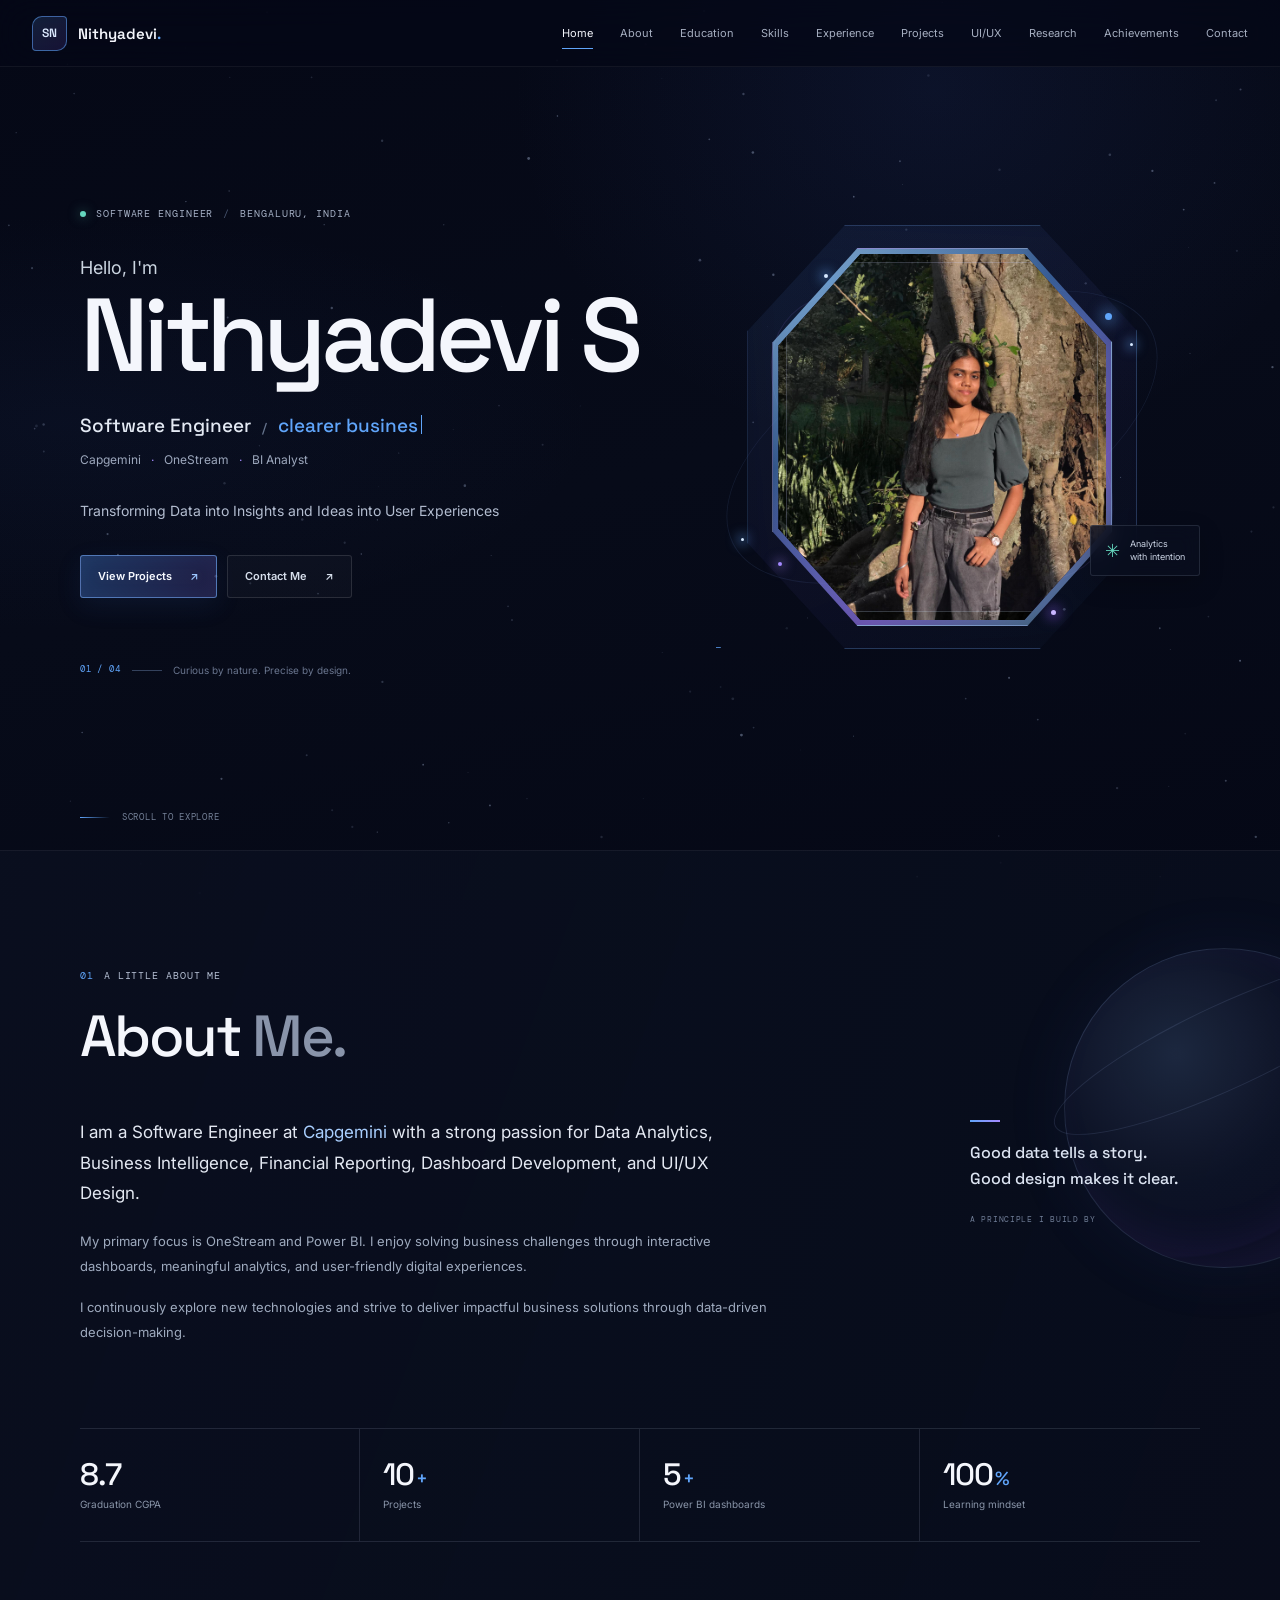
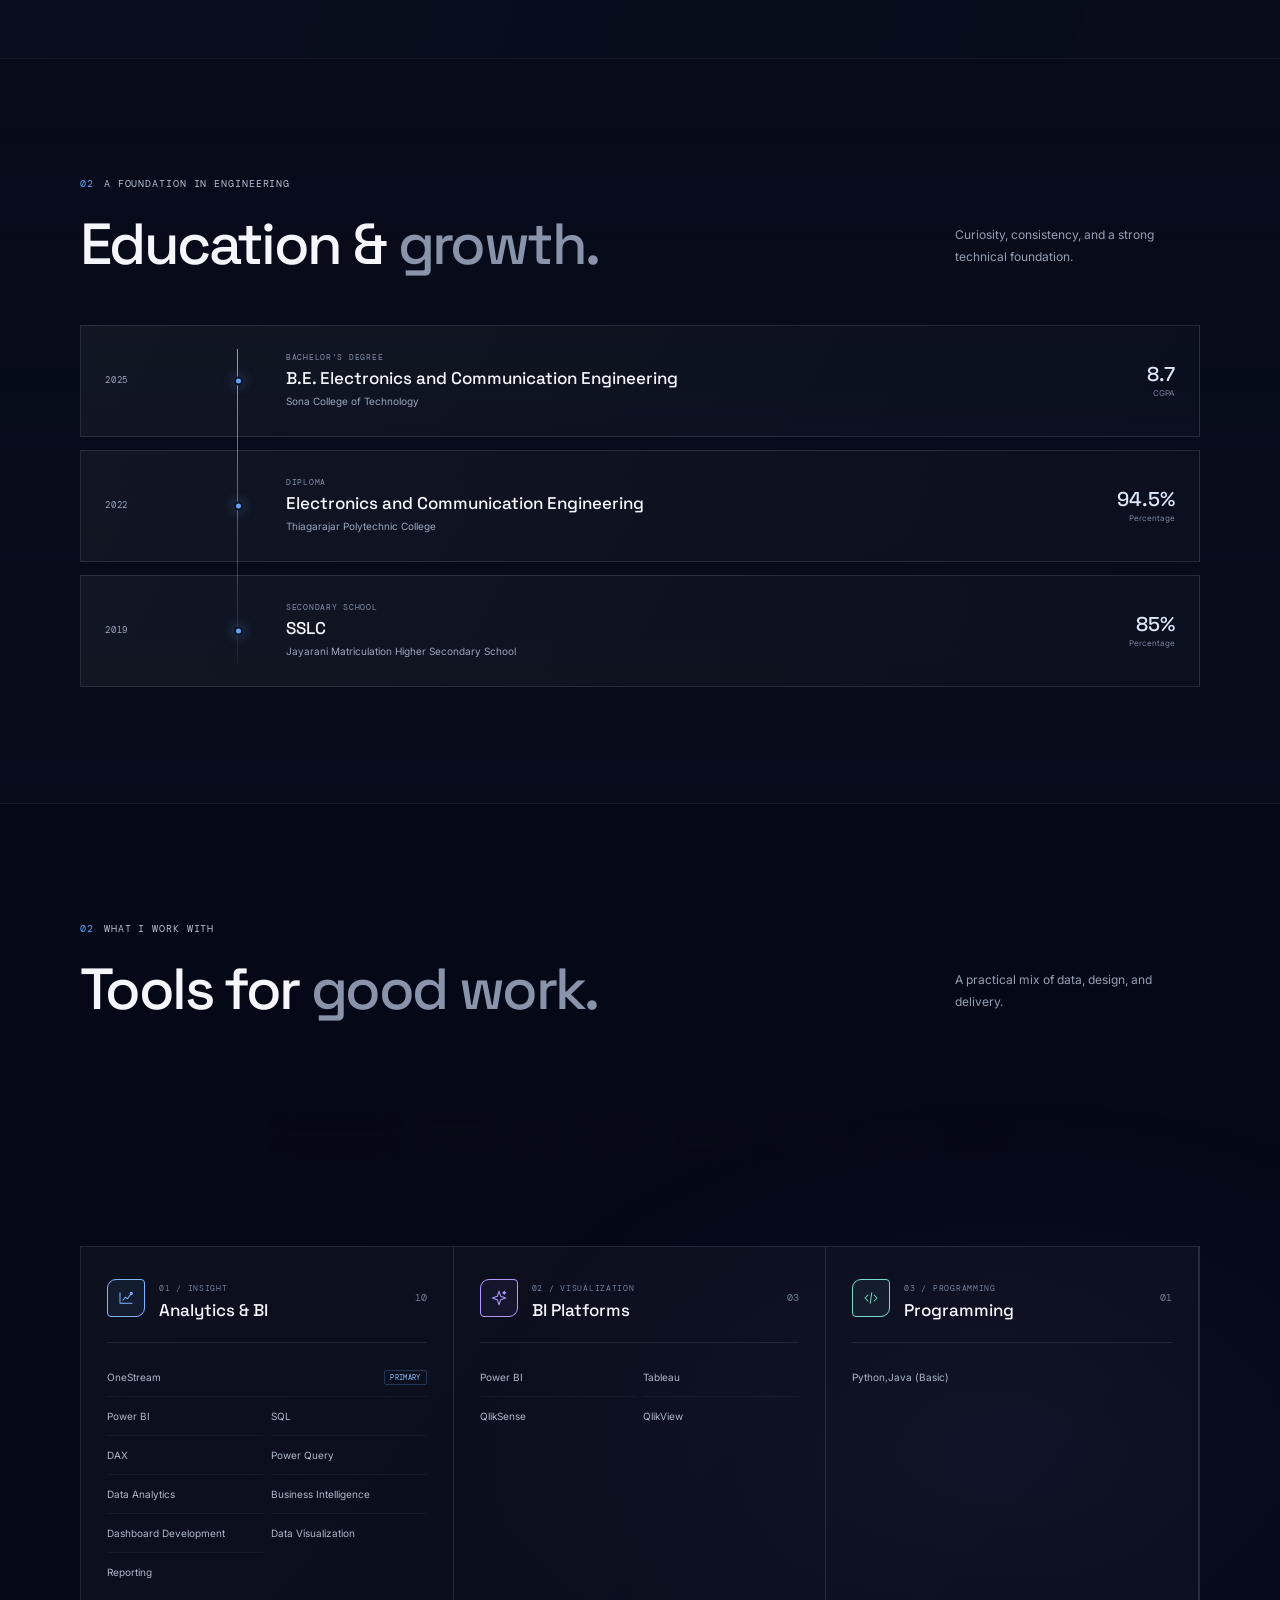
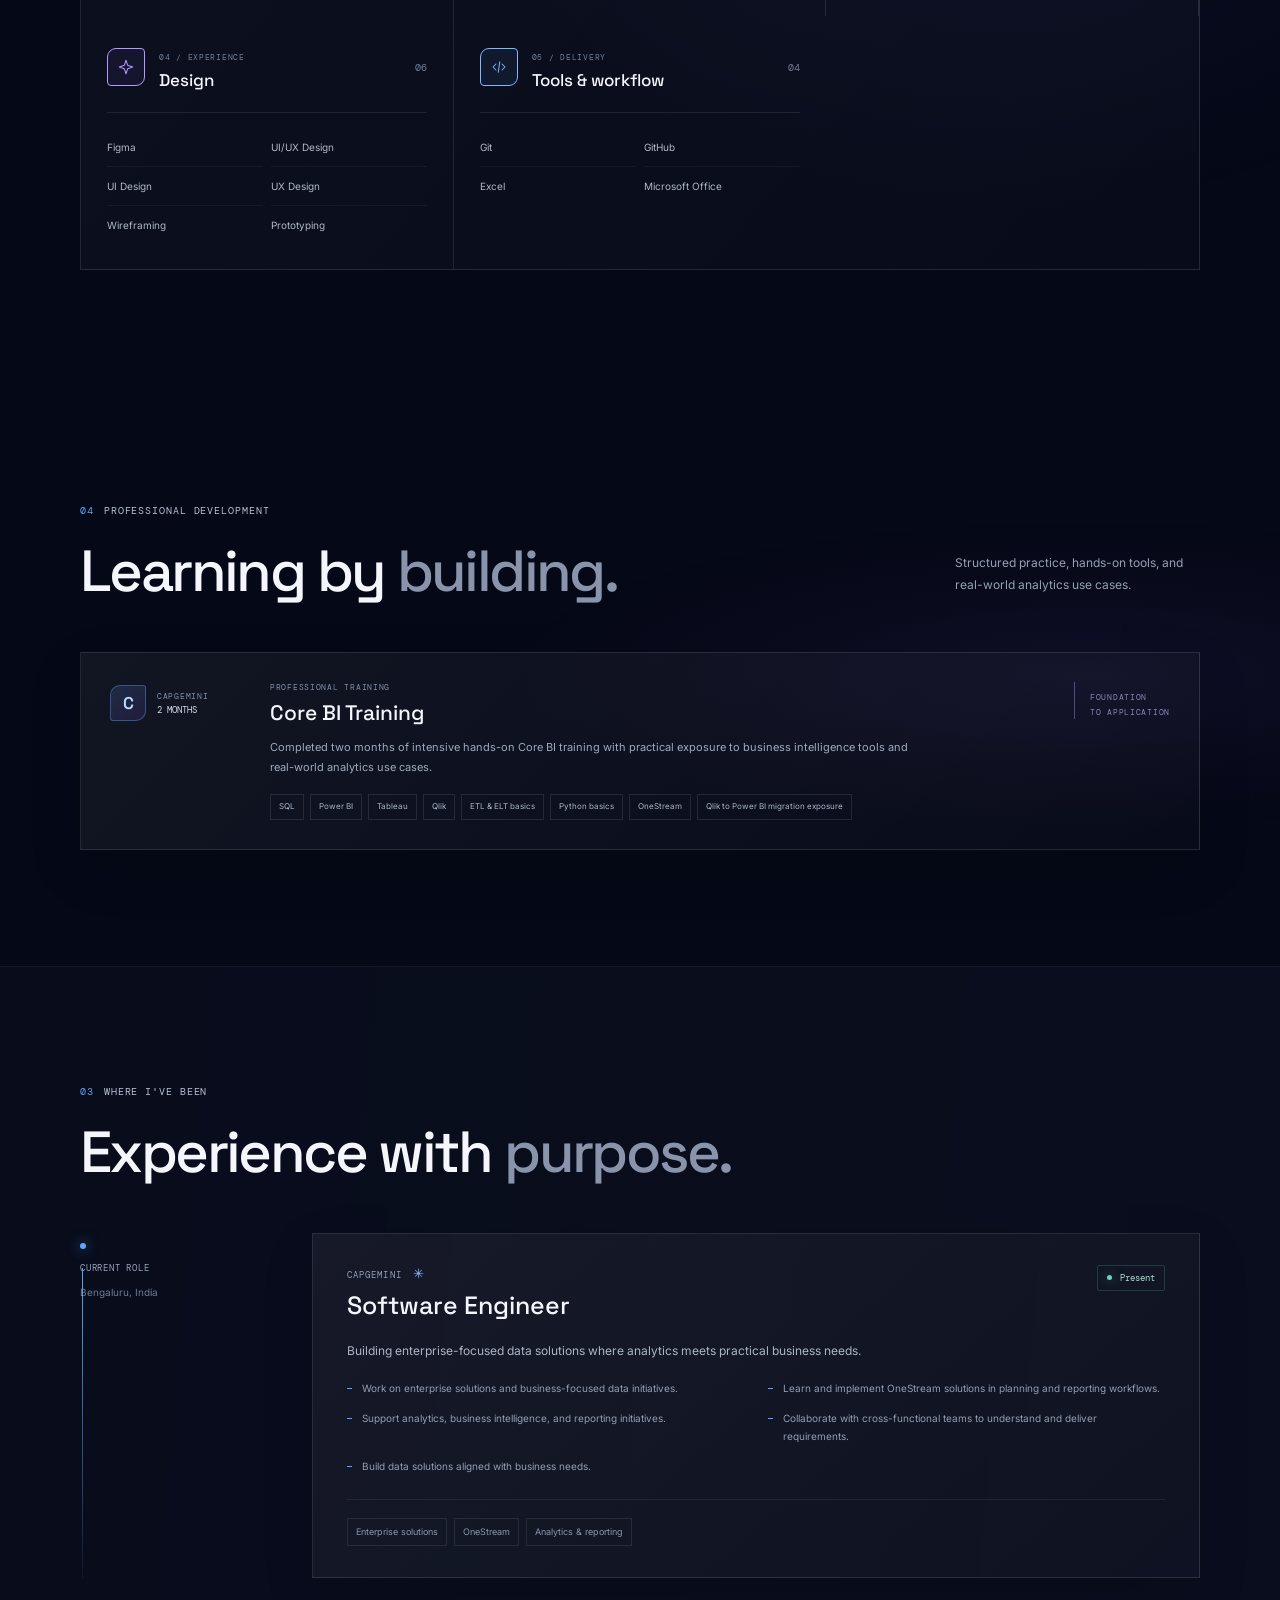
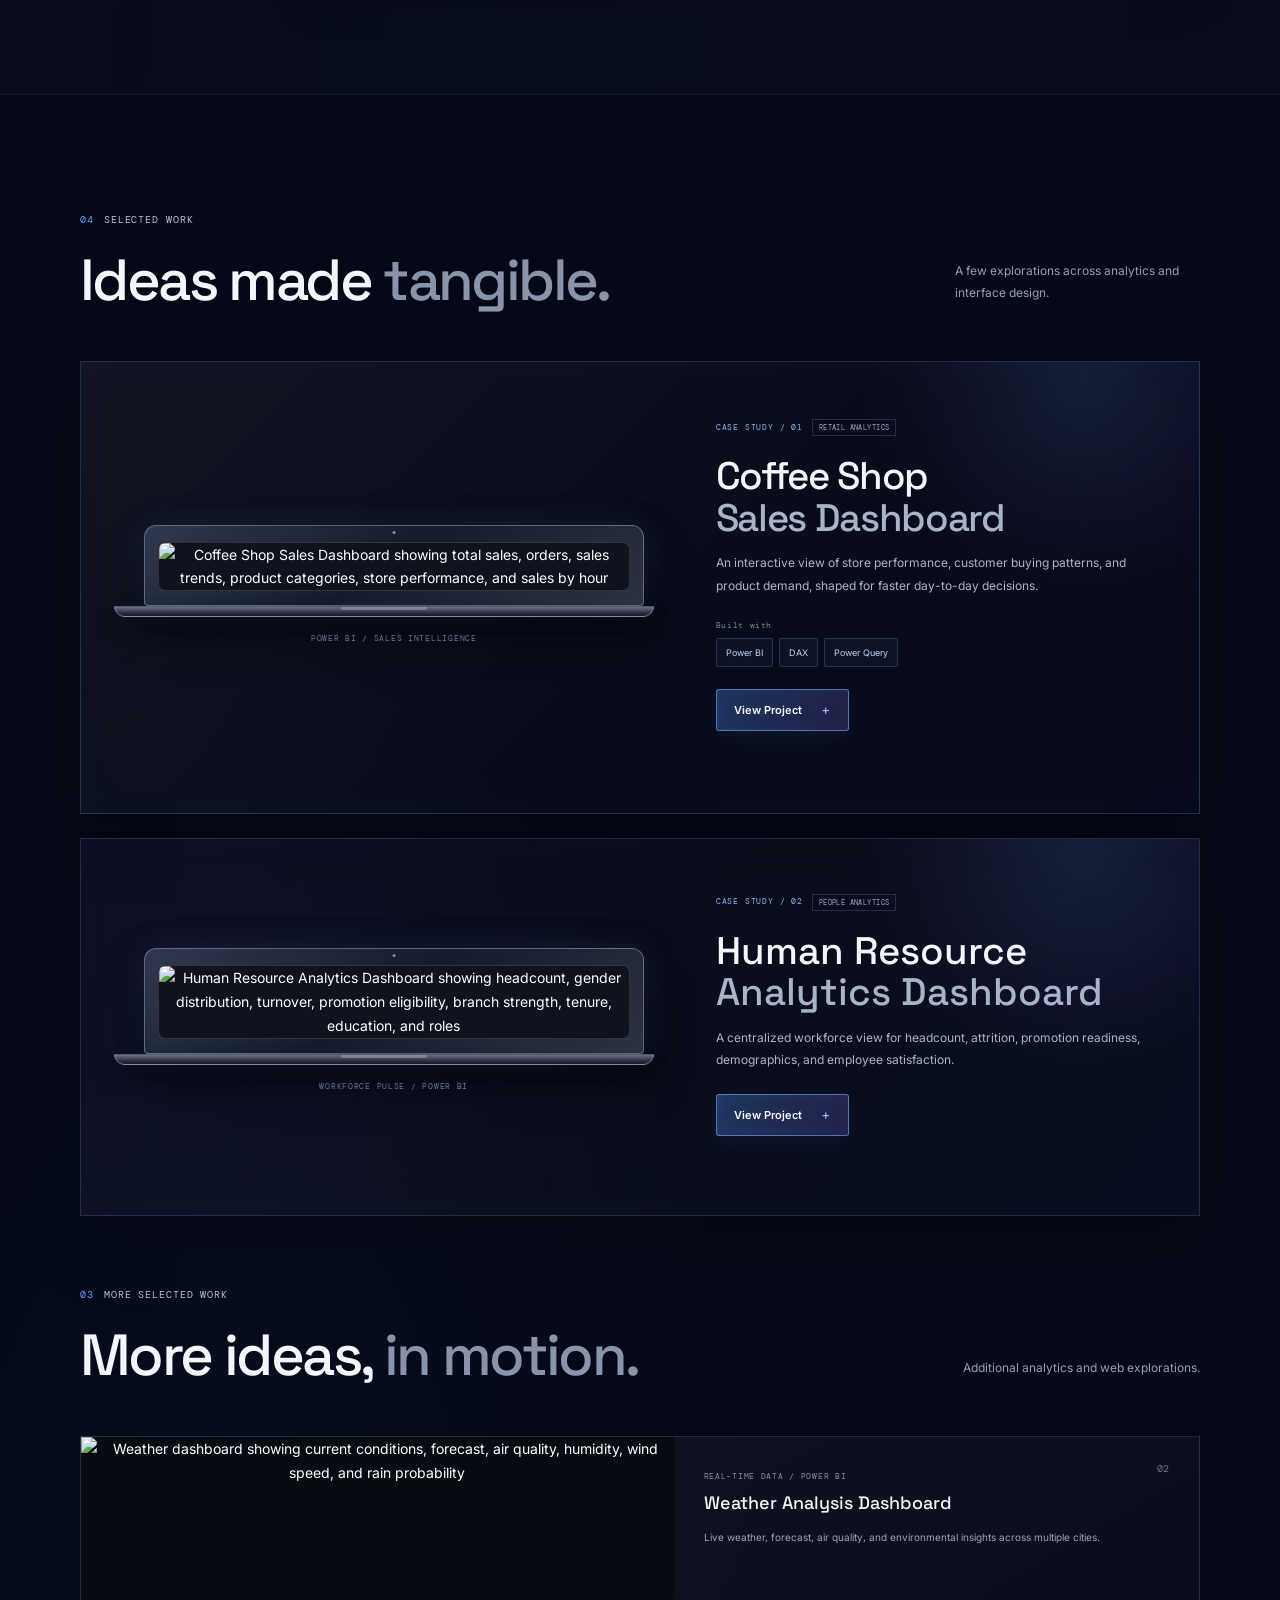
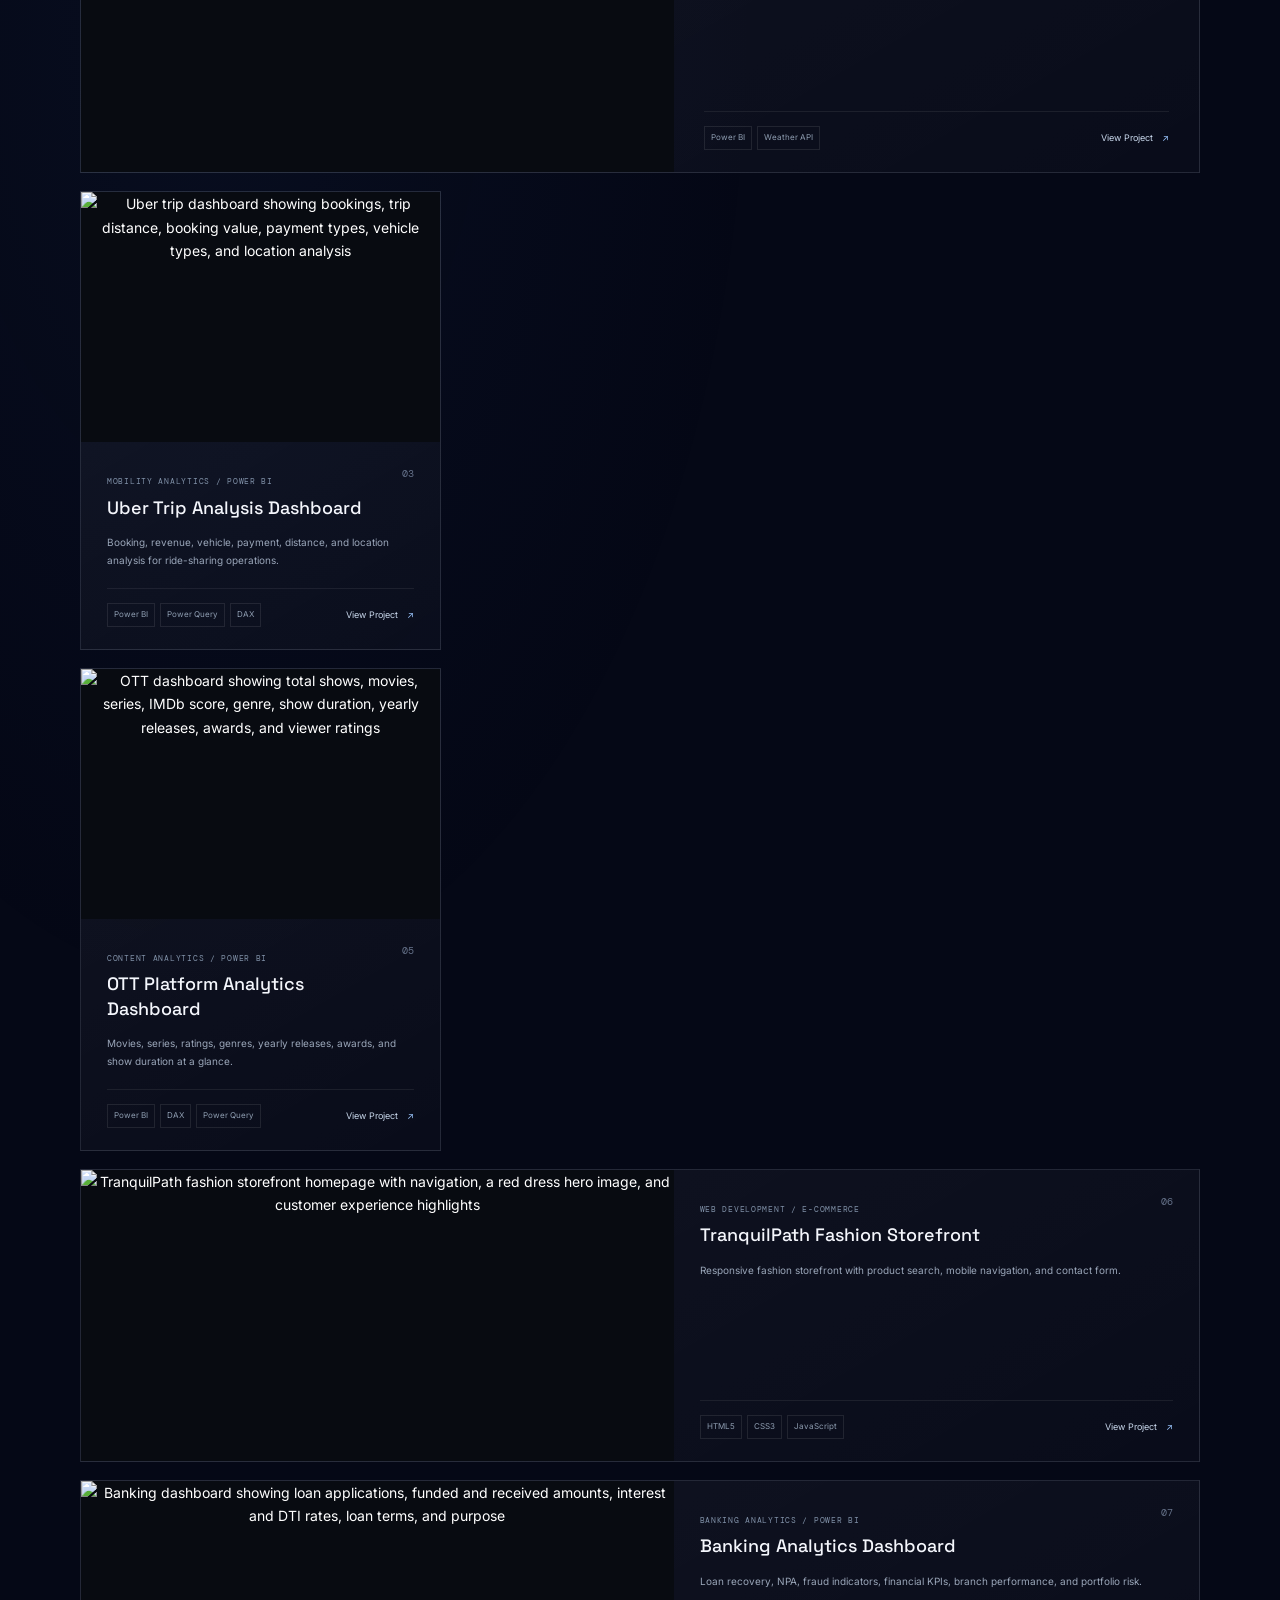
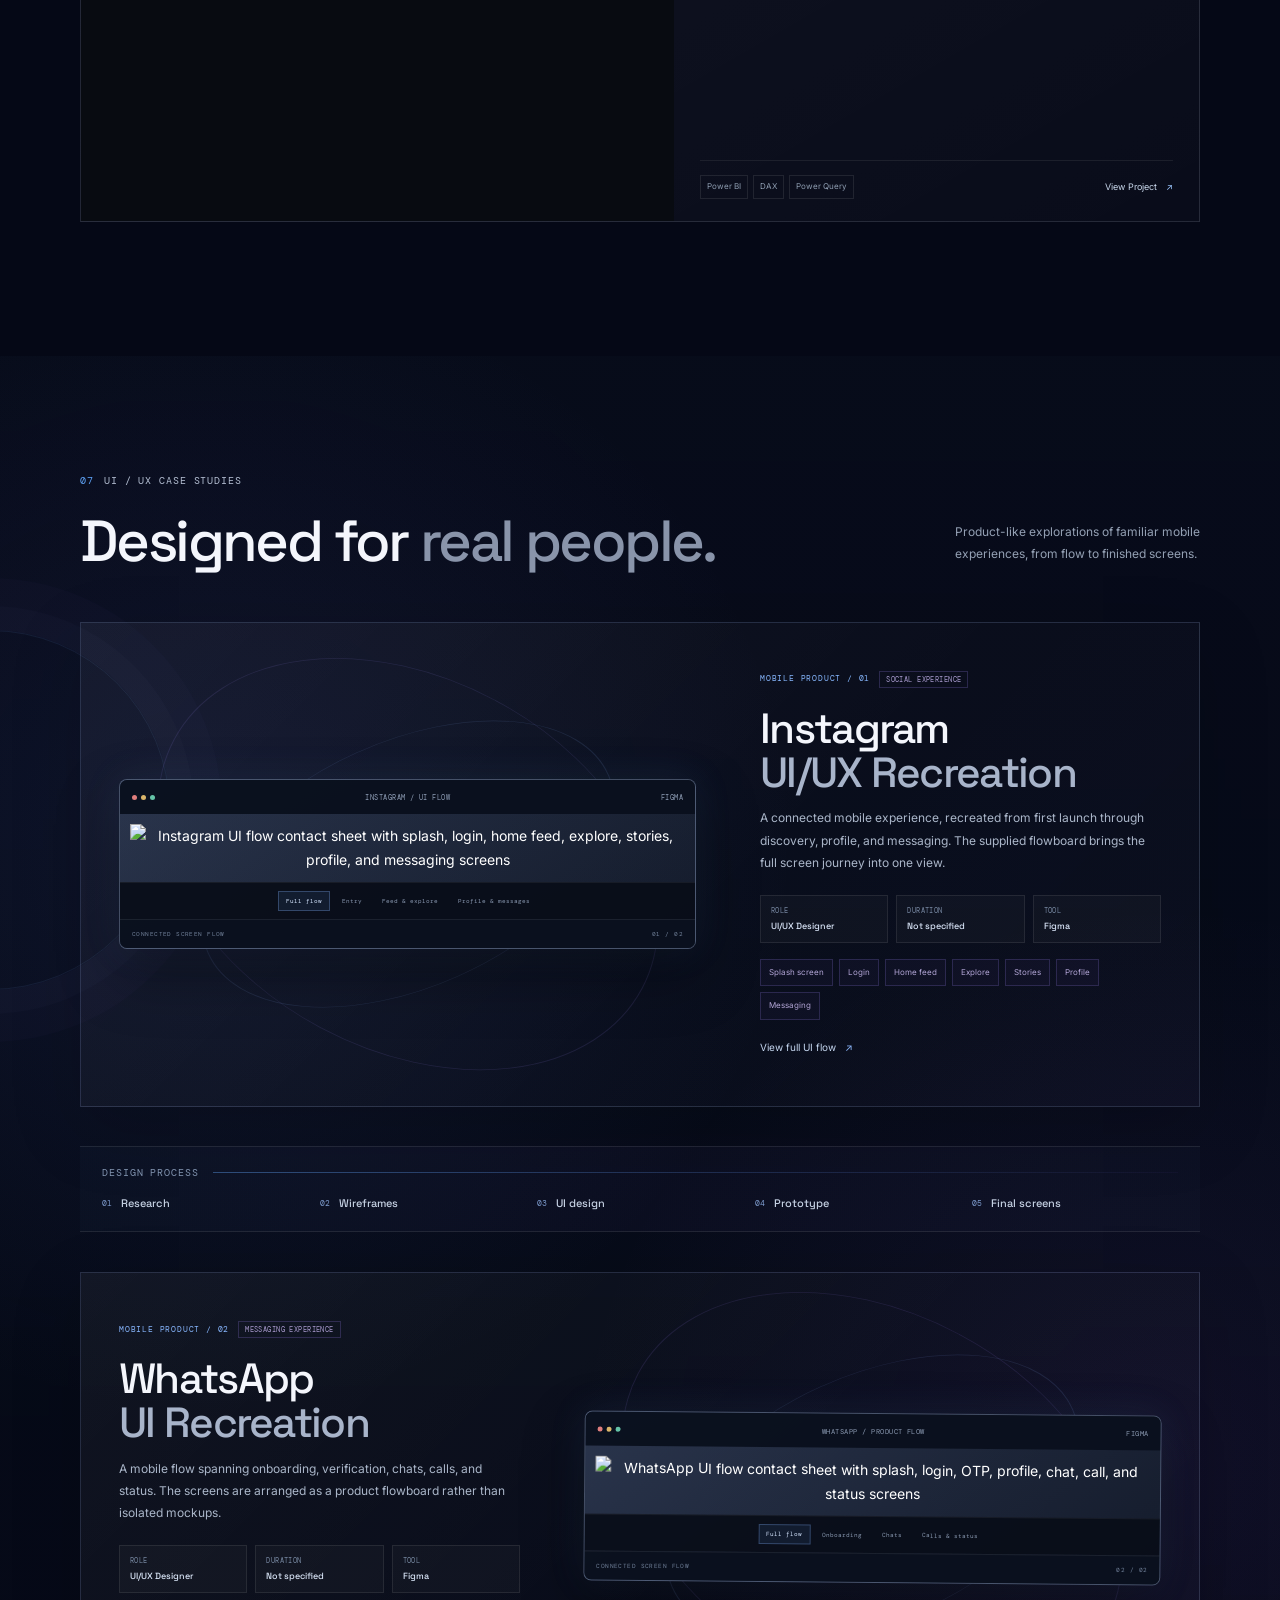
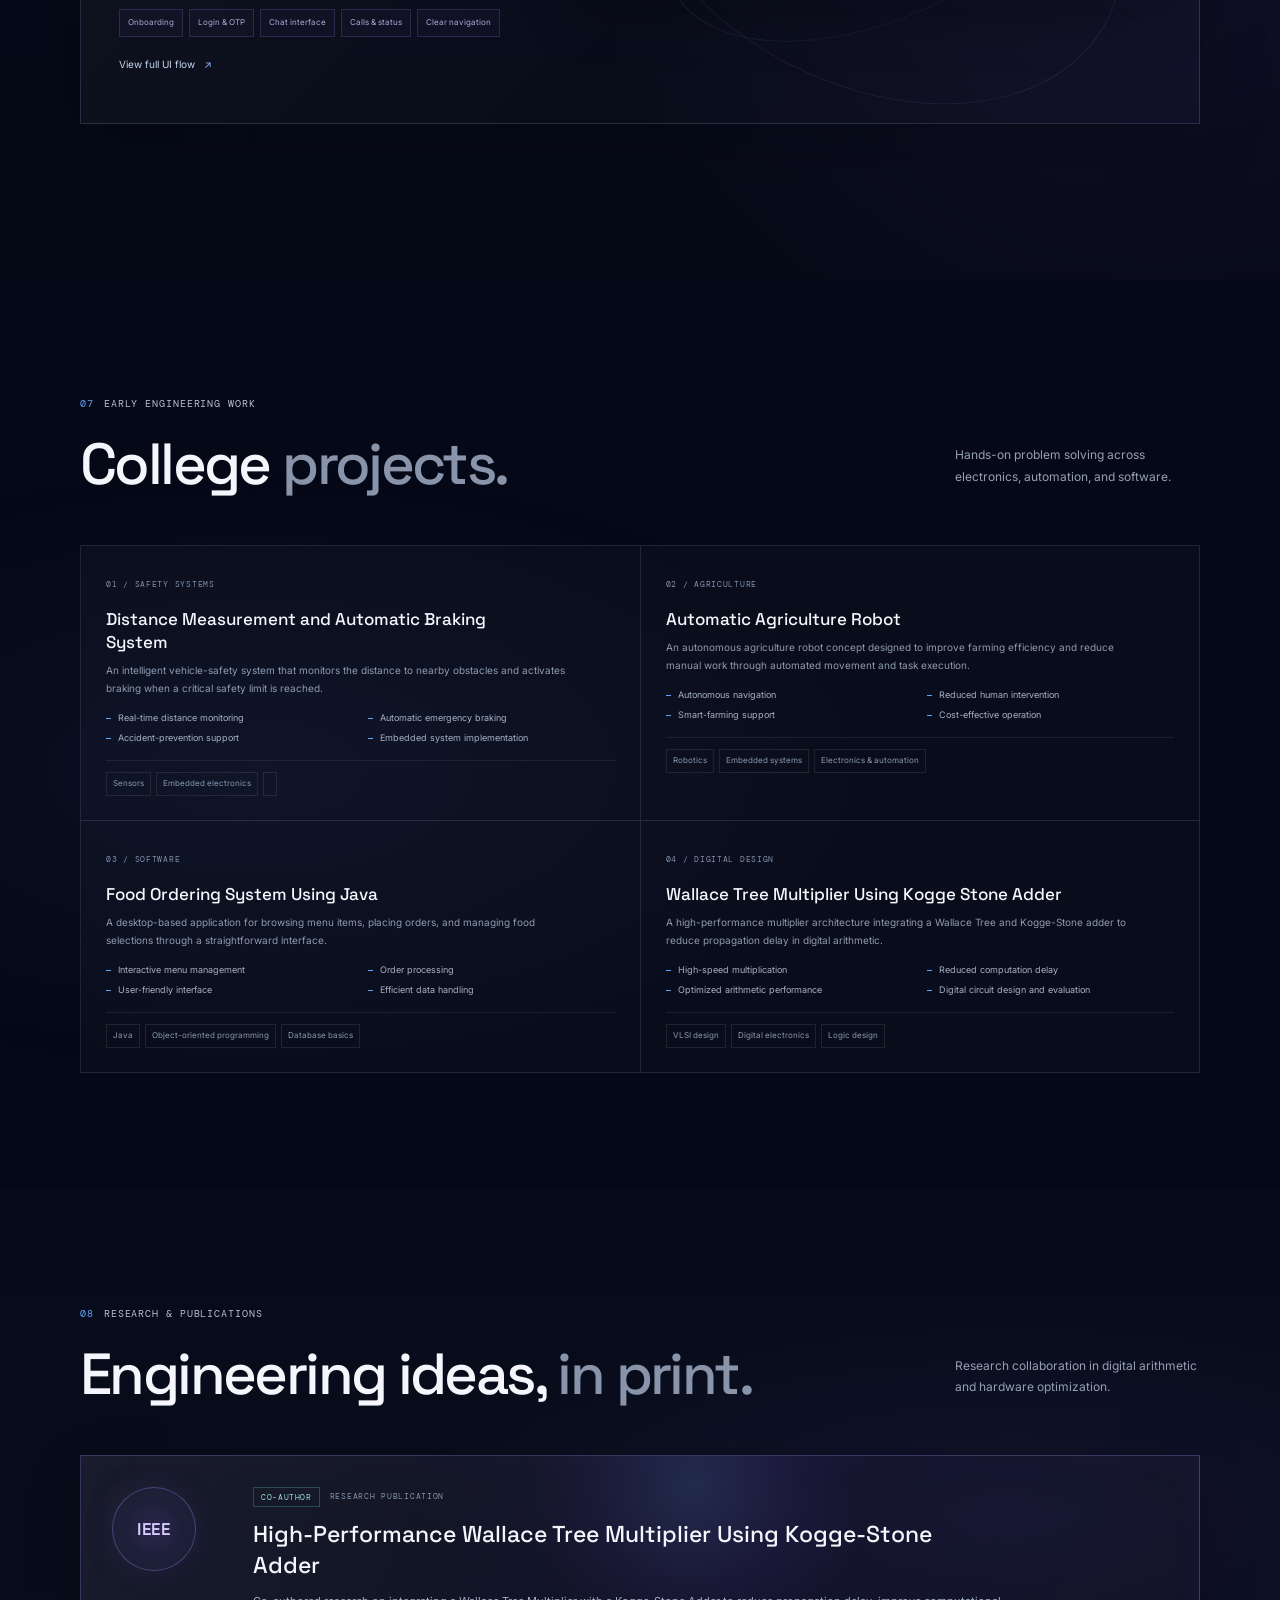
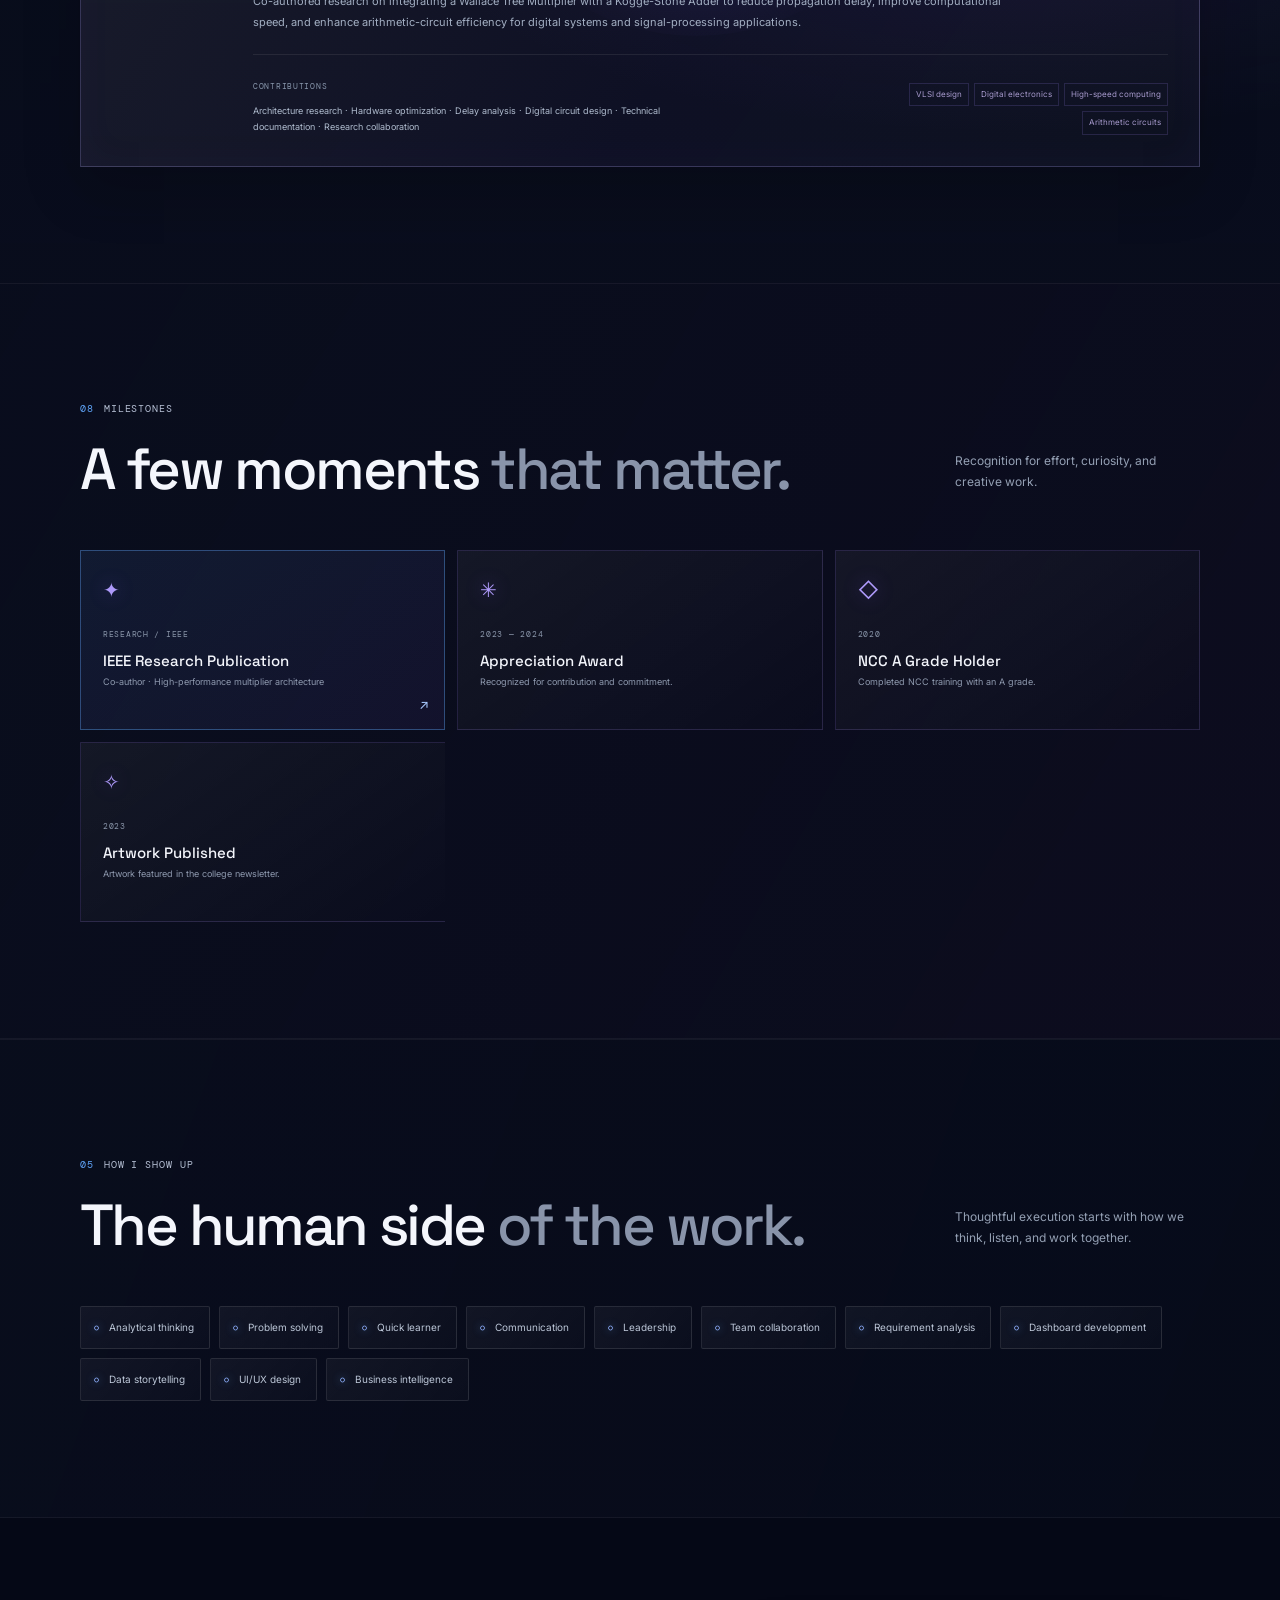
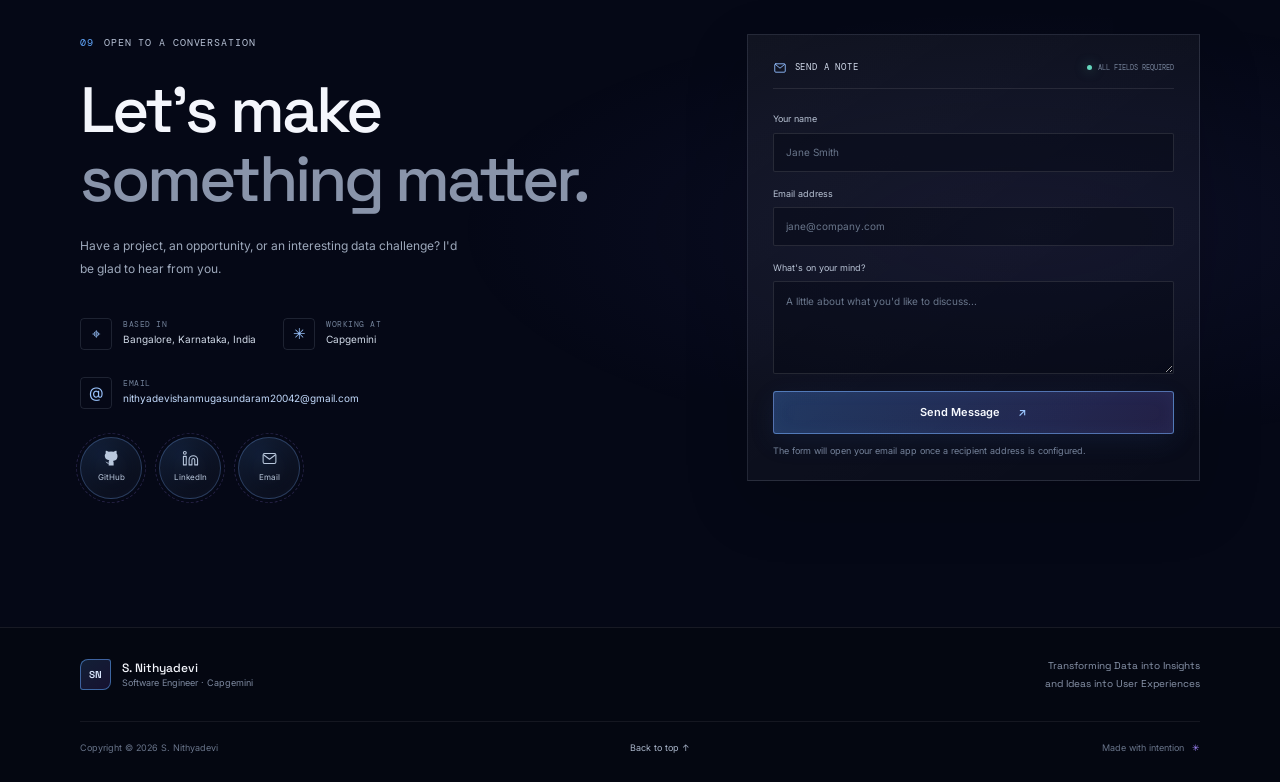
==== index.html @ 60e2ccb9 "Add files via upload" ====
<!doctype html>
<html lang="en">
<head>
  <meta charset="utf-8">
  <meta name="viewport" content="width=device-width, initial-scale=1">
  <meta name="theme-color" content="#050816">
  <meta name="description" content="Nithyadevi S is a Software Engineer at Capgemini focused on OneStream, analytics, business intelligence, and thoughtful digital experiences.">
  <meta property="og:title" content=" Nithyadevi S | Software Engineer">
  <meta property="og:description" content="Transforming Data into Insights and Ideas into User Experiences">
  <meta property="og:type" content="website">
  <title> Nithyadevi S | Software Engineer</title>
  <link rel="preconnect" href="https://fonts.googleapis.com">
  <link rel="preconnect" href="https://fonts.gstatic.com" crossorigin>
  <link href="https://fonts.googleapis.com/css2?family=DM+Mono:wght@400;500&family=Inter:wght@400;500;600;700&family=Space+Grotesk:wght@400;500;600;700&display=swap" rel="stylesheet">
  <link rel="stylesheet" href="style.css">
  <script src="script.js" defer></script>
</head>
<body>
  <a class="skip-link" href="#main">Skip to content</a>
  <canvas class="starfield" aria-hidden="true"></canvas>
  <div class="site-shell">
    <header class="site-header">
      <nav class="nav-wrap" aria-label="Main navigation">
        <a class="brand" href="#home" aria-label="Nithyadevi S, home"><span class="brand-mark">SN</span><span class="brand-name">Nithyadevi<span class="brand-period">.</span></span></a>
        <button class="menu-toggle" type="button" aria-expanded="false" aria-controls="site-menu" aria-label="Open navigation menu">
          <span></span><span></span>
        </button>
        <div class="nav-menu" id="site-menu">
          <div class="nav-links">
            <a class="nav-link is-active" href="#home">Home</a>
            <a class="nav-link" href="#about">About</a>
            <a class="nav-link" href="#education">Education</a>
            <a class="nav-link" href="#skills">Skills</a>
            <a class="nav-link" href="#experience">Experience</a>
            <a class="nav-link" href="#projects">Projects</a>
            <a class="nav-link" href="#design-case-studies">UI/UX</a>
            <a class="nav-link" href="#publications">Research</a>
            <a class="nav-link" href="#achievements">Achievements</a>
            <a class="nav-link" href="#contact">Contact</a>
          </div>
        </div>
      </nav>
    </header>

    <main id="main">
      <section class="hero section-wrap" id="home" aria-labelledby="hero-title">
        <div class="hero-copy">
          <p class="eyebrow"><span class="status-dot"></span> SOFTWARE ENGINEER <span class="eyebrow-divider">/</span> BENGALURU, INDIA</p>
          <p class="hero-intro">Hello, I'm</p>
          <h1 id="hero-title">Nithyadevi S<span class="hero-name-second"><span class="accent-dot"></span></span></h1>
          <p class="hero-role">Software Engineer <span class="role-divider">/</span> <span class="typed-word" aria-label="data-driven experiences">data-driven experiences</span><span class="typing-caret" aria-hidden="true"></span></p>
          <p class="hero-stack">Capgemini <span>·</span> OneStream <span>·</span> BI Analyst</p>
          <p class="hero-tagline">Transforming Data into Insights and Ideas into User Experiences</p>
          <div class="hero-actions">
            <a class="button button-primary" href="#projects">View Projects <span aria-hidden="true">↗</span></a>
            <a class="button button-quiet" href="#contact">Contact Me <span aria-hidden="true">↗</span></a>
          </div>
          <div class="hero-footnote"><span class="mono-label">01 / 04</span><span class="footnote-line"></span><span>Curious by nature. Precise by design.</span></div>
        </div>
        <div class="hero-visual" aria-label="Illustrated profile portrait placeholder">
          <div class="orbit orbit-one"></div><div class="orbit orbit-two"></div>
          <span class="orbit-node orbit-node-one"></span><span class="orbit-node orbit-node-two"></span>
          <span class="photo-particle particle-one" aria-hidden="true"></span><span class="photo-particle particle-two" aria-hidden="true"></span><span class="photo-particle particle-three" aria-hidden="true"></span><span class="photo-particle particle-four" aria-hidden="true"></span>
          <div class="portrait-frame">
            <div class="portrait-art">
              <img class="profile-photo" src="profile.jpg" alt="Portrait of S. Nithyadevi">
              <div class="portrait-grid" aria-hidden="true"></div><div class="portrait-silhouette" aria-hidden="true"><span class="portrait-head"></span><span class="portrait-shoulders"></span></div>
              <span class="portrait-initials" aria-hidden="true">SN</span>
              <span class="portrait-caption" aria-hidden="true">ADD PROFILE PHOTO</span>
            </div>
          </div>
          <div class="visual-note"><span class="visual-note-icon">✳</span><span>Analytics<br>with intention</span></div>
          <div class="visual-index mono-label"> <span>—</span></div>
        </div>
        <a href="#about" class="scroll-cue" aria-label="Scroll to About"><span class="scroll-cue-line"></span> SCROLL TO EXPLORE</a>
      </section>

      <section class="section section-about" id="about" aria-labelledby="about-title">
        <div class="section-wrap">
          <div class="section-heading reveal">
            <p class="eyebrow"><span class="section-index">01</span> A LITTLE ABOUT ME</p>
            <h2 id="about-title">About <span class="heading-muted">Me.</span></h2>
          </div>
          <div class="about-content reveal">
            <div class="about-copy">
              <p class="lead-copy">I am a Software Engineer at <span class="text-highlight">Capgemini</span> with a strong passion for Data Analytics, Business Intelligence, Financial Reporting, Dashboard Development, and UI/UX Design.</p>
              <p>My primary focus is OneStream and Power BI. I enjoy solving business challenges through interactive dashboards, meaningful analytics, and user-friendly digital experiences.</p>
              <p>I continuously explore new technologies and strive to deliver impactful business solutions through data-driven decision-making.</p>
            </div>
            <div class="about-side-note"><span class="side-note-rule"></span><p>Good data tells a story.<br>Good design makes it clear.</p><span class="mono-label">A PRINCIPLE I BUILD BY</span></div>
          </div>
          <div class="stats-grid reveal" aria-label="Professional highlights">
            <div class="stat-item"><span class="stat-number">8.7</span><span class="stat-label">Graduation CGPA</span></div>
            <div class="stat-item"><span class="stat-number">10<span>+</span></span><span class="stat-label">Projects</span></div>
            <div class="stat-item"><span class="stat-number">5<span>+</span></span><span class="stat-label">Power BI dashboards</span></div>
            <div class="stat-item"><span class="stat-number">100<span>%</span></span><span class="stat-label">Learning mindset</span></div>
          </div>
        </div>
      </section>

      <section class="section section-education" id="education" aria-labelledby="education-title">
        <div class="section-wrap">
          <div class="section-heading section-heading-row reveal"><div><p class="eyebrow"><span class="section-index">02</span> A FOUNDATION IN ENGINEERING</p><h2 id="education-title">Education &amp; <span class="heading-muted">growth.</span></h2></div><p class="heading-aside">Curiosity, consistency, and a strong technical foundation.</p></div>
          <div class="timeline-list education-list">
            <article class="timeline-card reveal"><span class="timeline-marker"></span><div class="timeline-year mono-label">2025</div><div class="timeline-main"><span class="timeline-level">BACHELOR'S DEGREE</span><h3>B.E. Electronics and Communication Engineering</h3><p>Sona College of Technology</p></div><div class="timeline-result"><strong>8.7</strong><span>CGPA</span></div></article>
            <article class="timeline-card reveal"><span class="timeline-marker"></span><div class="timeline-year mono-label">2022</div><div class="timeline-main"><span class="timeline-level">DIPLOMA</span><h3>Electronics and Communication Engineering</h3><p>Thiagarajar Polytechnic College</p></div><div class="timeline-result"><strong>94.5%</strong><span>Percentage</span></div></article>
            <article class="timeline-card reveal"><span class="timeline-marker"></span><div class="timeline-year mono-label">2019</div><div class="timeline-main"><span class="timeline-level">SECONDARY SCHOOL</span><h3>SSLC</h3><p>Jayarani Matriculation Higher Secondary School</p></div><div class="timeline-result"><strong>85%</strong><span>Percentage</span></div></article>
          </div>
        </div>
      </section>

      <section class="section section-skills" id="skills" aria-labelledby="skills-title">
        <div class="section-wrap">
          <div class="section-heading section-heading-row reveal">
            <div><p class="eyebrow"><span class="section-index">02</span> WHAT I WORK WITH</p><h2 id="skills-title">Tools for <span class="heading-muted">good work.</span></h2></div>
            <p class="heading-aside">A practical mix of data, design, and delivery.</p>
          </div>
          <div class="skill-cloud reveal" aria-label="Featured skills"><span class="cloud-skill cloud-primary">OneStream <small>PRIMARY</small></span><span class="cloud-skill">Power BI</span><span class="cloud-skill">SQL</span><span class="cloud-skill">Tableau</span><span class="cloud-skill">QlikSense</span><span class="cloud-skill">QlikView</span><span class="cloud-skill">Python</span><span class="cloud-skill">Figma</span></div>
          <div class="skill-groups">
            <article class="skill-group reveal">
              <div class="skill-group-head"><span class="skill-icon skill-icon-blue" aria-hidden="true"><svg viewBox="0 0 24 24"><path d="M4 19V5m0 14h16M8 15l3-4 3 2 5-7"/><circle cx="19" cy="6" r="1.5"/></svg></span><div><span class="mono-label">01 / INSIGHT</span><h3>Analytics &amp; BI</h3></div><span class="group-count">10</span></div>
              <ul class="skill-list"><li>OneStream <span class="skill-primary-mark">PRIMARY</span></li><li>Power BI</li><li>SQL</li><li>DAX</li><li>Power Query</li><li>Data Analytics</li><li>Business Intelligence</li><li>Dashboard Development</li><li>Data Visualization</li><li>Reporting</li></ul>
            </article>
            <article class="skill-group reveal">
              <div class="skill-group-head"><span class="skill-icon skill-icon-violet" aria-hidden="true"><svg viewBox="0 0 24 24"><path d="m12 3 2.25 6.75L21 12l-6.75 2.25L12 21l-2.25-6.75L3 12l6.75-2.25L12 3Z"/><path d="m19 3 .65 1.35L21 5l-1.35.65L19 7l-.65-1.35L17 5l1.35-.65L19 3Z"/></svg></span><div><span class="mono-label">02 / VISUALIZATION</span><h3>BI Platforms</h3></div><span class="group-count">03</span></div>
              <ul class="skill-list"><li>Power BI</li><li>Tableau</li><li>QlikSense</li><li>QlikView</li></ul>
            </article>
            <article class="skill-group reveal">
              <div class="skill-group-head"><span class="skill-icon skill-icon-mint" aria-hidden="true"><svg viewBox="0 0 24 24"><path d="M8 8 4 12l4 4m8-8 4 4-4 4m-3-11-2 14"/></svg></span><div><span class="mono-label">03 / PROGRAMMING</span><h3>Programming</h3></div><span class="group-count">01</span></div>
              <ul class="skill-list"><li>Python,Java (Basic)</li></ul>
            </article>
            <article class="skill-group reveal">
              <div class="skill-group-head"><span class="skill-icon skill-icon-violet" aria-hidden="true"><svg viewBox="0 0 24 24"><path d="m12 3 2.25 6.75L21 12l-6.75 2.25L12 21l-2.25-6.75L3 12l6.75-2.25L12 3Z"/></svg></span><div><span class="mono-label">04 / EXPERIENCE</span><h3>Design</h3></div><span class="group-count">06</span></div>
              <ul class="skill-list"><li>Figma</li><li>UI/UX Design</li><li>UI Design</li><li>UX Design</li><li>Wireframing</li><li>Prototyping</li></ul>
            </article>
            <article class="skill-group reveal">
              <div class="skill-group-head"><span class="skill-icon skill-icon-blue" aria-hidden="true"><svg viewBox="0 0 24 24"><path d="M8 8 4 12l4 4m8-8 4 4-4 4m-3-11-2 14"/></svg></span><div><span class="mono-label">05 / DELIVERY</span><h3>Tools &amp; workflow</h3></div><span class="group-count">04</span></div>
              <ul class="skill-list"><li>Git</li><li>GitHub</li><li>Excel</li><li>Microsoft Office</li></ul>
            </article>
          </div>
        </div>
      </section>

      <section class="section section-training" id="training" aria-labelledby="training-title">
        <div class="section-wrap">
          <div class="section-heading section-heading-row reveal"><div><p class="eyebrow"><span class="section-index">04</span> PROFESSIONAL DEVELOPMENT</p><h2 id="training-title">Learning by <span class="heading-muted">building.</span></h2></div><p class="heading-aside">Structured practice, hands-on tools, and real-world analytics use cases.</p></div>
          <article class="training-card reveal"><div class="training-meta"><span class="training-mark">C</span><span><span class="timeline-level">CAPGEMINI</span><strong>2 MONTHS</strong></span></div><div class="training-content"><span class="timeline-level">PROFESSIONAL TRAINING</span><h3>Core BI Training</h3><p>Completed two months of intensive hands-on Core BI training with practical exposure to business intelligence tools and real-world analytics use cases.</p><div class="training-areas"><span>SQL</span><span>Power BI</span><span>Tableau</span><span>Qlik</span><span>ETL &amp; ELT basics</span><span>Python basics</span><span>OneStream</span><span>Qlik to Power BI migration exposure</span></div></div><div class="training-aside mono-label">FOUNDATION<br>TO APPLICATION</div></article>
        </div>
      </section>

      <section class="section section-experience" id="experience" aria-labelledby="experience-title">
        <div class="section-wrap">
          <div class="section-heading reveal"><p class="eyebrow"><span class="section-index">03</span> WHERE I'VE BEEN</p><h2 id="experience-title">Experience with <span class="heading-muted">purpose.</span></h2></div>
          <div class="experience-layout reveal">
            <div class="experience-date"><span class="timeline-pulse"></span><span class="mono-label">CURRENT ROLE</span><span class="experience-location">Bengaluru, India</span></div>
            <article class="experience-card">
              <div class="experience-topline"><div><p class="experience-company">CAPGEMINI <span class="company-mark">✳</span></p><h3>Software Engineer</h3></div><span class="experience-badge"><span></span> Present</span></div>
              <p class="experience-summary">Building enterprise-focused data solutions where analytics meets practical business needs.</p>
              <ul class="responsibility-list"><li>Work on enterprise solutions and business-focused data initiatives.</li><li>Learn and implement OneStream solutions in planning and reporting workflows.</li><li>Support analytics, business intelligence, and reporting initiatives.</li><li>Collaborate with cross-functional teams to understand and deliver requirements.</li><li>Build data solutions aligned with business needs.</li></ul>
              <div class="experience-tags"><span>Enterprise solutions</span><span>OneStream</span><span>Analytics &amp; reporting</span></div>
            </article>
          </div>
        </div>
      </section>

      <section class="section section-projects" id="projects" aria-labelledby="projects-title">
        <div class="section-wrap">
          <div class="section-heading section-heading-row reveal">
            <div><p class="eyebrow"><span class="section-index">04</span> SELECTED WORK</p><h2 id="projects-title">Ideas made <span class="heading-muted">tangible.</span></h2></div>
            <p class="heading-aside">A few explorations across analytics and interface design.</p>
          </div>
          <article class="case-study coffee-case reveal" id="coffee-overview">
            <div class="case-study-visual">
              <div class="device-laptop">
                <div class="laptop-camera"></div>
                <button class="screenshot-open" type="button" data-open-project="coffee" aria-label="Open Coffee Shop Sales Dashboard case study">
                  <img src="assets/coffee-shop-dashboard.png" alt="Coffee Shop Sales Dashboard showing total sales, orders, sales trends, product categories, store performance, and sales by hour" loading="lazy">
                  <span class="screenshot-overlay"><span class="mono-label">POWER BI / DAX / POWER QUERY</span><strong>Coffee Shop Sales Dashboard</strong><span>View project details <b aria-hidden="true">↗</b></span></span>
                </button>
              </div>
              <div class="laptop-base" aria-hidden="true"></div>
              <span class="device-caption mono-label">POWER BI / SALES INTELLIGENCE</span>
            </div>
            <div class="case-study-copy">
              <div class="case-eyebrow"><span class="case-index mono-label">CASE STUDY / 01</span><span class="case-type">RETAIL ANALYTICS</span></div>
              <h3>Coffee Shop<br><span>Sales Dashboard</span></h3>
              <p class="case-lead">An interactive view of store performance, customer buying patterns, and product demand, shaped for faster day-to-day decisions.</p>
              <div class="case-meta"><span>Built with</span><div class="case-tags"><span>Power BI</span><span>DAX</span><span>Power Query</span></div></div>
              <button class="button button-primary coffee-case-toggle" type="button" aria-expanded="false" aria-controls="coffee-case-details">View Project <span aria-hidden="true">＋</span></button>
            </div>
            <div class="coffee-case-details" id="coffee-case-details">
              <div class="coffee-case-details-inner">
                <section class="coffee-detail-section coffee-overview">
                  <span class="mono-label">PROJECT OVERVIEW</span>
                  <h4>Coffee Shop Sales Dashboard</h4>
                  <p>Analyze sales performance, customer behavior, product category trends, and store revenue metrics through an interactive Power BI dashboard.</p>
                  <div class="coffee-kpis">
                    <span class="mono-label">KEY METRICS</span>
                  <div class="kpi-grid">
                    <div class="kpi-card"><span class="kpi-label">TOTAL SALES</span><strong><span data-count="157" data-decimals="0" data-prefix="$" data-suffix="K">$157K</span></strong><span class="kpi-note">May 2023</span></div>
                    <div class="kpi-card"><span class="kpi-label">TOTAL ORDERS</span><strong><span data-count="34" data-decimals="0" data-suffix="K">34K</span></strong><span class="kpi-note">Completed orders</span></div>
                    <div class="kpi-card"><span class="kpi-label">AVERAGE ORDER VALUE</span><strong><span data-count="4.62" data-decimals="2" data-prefix="$">$4.62</span></strong><span class="kpi-note">Per transaction</span></div>
                    <div class="kpi-card"><span class="kpi-label">BEST-SELLING PRODUCT</span><strong class="kpi-text">Barista Espresso</strong><span class="kpi-note">Top product by sales</span></div>
                    <div class="kpi-card"><span class="kpi-label">TOP PERFORMING STORE</span><strong class="kpi-text">Hell's Kitchen</strong><span class="kpi-note">$52.60K in sales</span></div>
                    <div class="kpi-card"><span class="kpi-label">PEAK SALES HOUR</span><strong><span data-count="10" data-decimals="0" data-suffix=" AM">10 AM</span></strong><span class="kpi-note">Highest hourly sales</span></div>
                  </div>
                  </div>
                </section>
                <section class="coffee-detail-section">
                  <span class="mono-label">REQUIREMENT</span>
                  <p>Bring store revenue, customer behavior, product category trends, and hourly sales patterns into one place for easy comparison.</p>
                </section>
                <section class="coffee-detail-section">
                  <span class="mono-label">SOLUTION</span>
                  <p>Built an interactive report with date and store filters, trend views, product rankings, store comparisons, and hourly sales analysis.</p>
                </section>
                <section class="coffee-detail-section">
                  <span class="mono-label">KEY FEATURES</span>
                  <ul class="case-bullet-list"><li>Interactive filters</li><li>Sales trend analysis</li><li>Store performance comparison</li><li>Product category analysis</li><li>Customer insights</li><li>Revenue monitoring</li></ul>
                </section>
                <section class="coffee-detail-section">
                  <span class="mono-label">TECHNOLOGY STACK</span>
                  <div class="case-tags"><span>Power BI</span><span>DAX</span><span>Power Query</span></div>
                </section>
                <section class="coffee-detail-section coffee-impact">
                  <span class="mono-label">BUSINESS IMPACT</span>
                  <p>Supports stronger sales strategies, best-seller discovery, peak-hour staffing, store performance monitoring, and informed business decisions.</p>
                </section>
              </div>
            </div>
          </article>

          <article class="case-study hr-case reveal" id="hr-case-study">
            <div class="hr-case-visual">
              <div class="device-laptop device-laptop-compact">
                <div class="laptop-camera"></div>
                <button class="screenshot-open" type="button" data-open-project="hr" aria-label="Open Human Resource Analytics Dashboard case study">
                  <img src="assets/hr-analytics-dashboard.png" alt="Human Resource Analytics Dashboard showing headcount, gender distribution, turnover, promotion eligibility, branch strength, tenure, education, and roles" loading="lazy">
                  <span class="screenshot-overlay"><span class="mono-label">POWER BI / DAX / RLS</span><strong>Human Resource Analytics</strong><span>View project details <b aria-hidden="true">↗</b></span></span>
                </button>
              </div>
              <div class="laptop-base" aria-hidden="true"></div>
              <p class="device-caption mono-label">WORKFORCE PULSE / POWER BI</p>
            </div>
            <div class="hr-case-summary">
              <div class="case-eyebrow"><span class="case-index mono-label">CASE STUDY / 02</span><span class="case-type">PEOPLE ANALYTICS</span></div>
              <h3>Human Resource<br><span>Analytics Dashboard</span></h3>
              <p class="case-lead">A centralized workforce view for headcount, attrition, promotion readiness, demographics, and employee satisfaction.</p>
              <button class="button button-primary hr-case-toggle" type="button" aria-expanded="false" aria-controls="hr-case-details">View Project <span aria-hidden="true">＋</span></button>
            </div>
            <div class="hr-case-details" id="hr-case-details">
              <div class="hr-case-details-inner">
                <section class="hr-detail-section hr-overview">
                  <span class="mono-label">PROJECT OVERVIEW</span>
                  <p>Built an interactive Power BI dashboard integrating multiple HR datasets to provide real-time workforce insights and KPI tracking.</p>
                </section>
                <section class="hr-detail-section">
                  <span class="mono-label">REQUIREMENT</span>
                  <p>Organizations need a centralized workforce analytics solution to monitor employee trends, attrition, satisfaction, and promotion readiness.</p>
                </section>
                <section class="hr-detail-section">
                  <span class="mono-label">SOLUTION</span>
                  <p>Integrated HR data into an interactive report with clear workforce measures, focused analysis views, and role-level security.</p>
                </section>
                <section class="hr-detail-section">
                  <span class="mono-label">KEY FEATURES</span>
                  <ul class="hr-feature-list"><li>Headcount analysis</li><li>Attrition monitoring</li><li>Employee satisfaction tracking</li><li>Promotion readiness analysis</li><li>Gender diversity insights</li><li>Workforce distribution analysis</li></ul>
                </section>
                <section class="hr-detail-section">
                  <span class="mono-label">TECHNOLOGY STACK</span>
                  <div class="case-tags"><span>Power BI</span><span>DAX</span><span>Power Query</span><span>Data Modeling</span><span>RLS</span></div>
                </section>
                <section class="hr-detail-section hr-impact">
                  <span class="mono-label">BUSINESS IMPACT</span>
                  <p>Improved workforce visibility and supported data-driven HR decision-making, including more informed retention planning.</p>
                </section>
              </div>
            </div>
          </article>

          <div class="section-heading section-heading-row project-gallery-heading reveal"><div><p class="eyebrow"><span class="section-index">03</span> MORE SELECTED WORK</p><h2>More ideas, <span class="heading-muted">in motion.</span></h2></div><p class="heading-aside">Additional analytics and web explorations.</p></div>
          <div class="project-grid">
            <article class="project-card reveal">
              <div class="project-visual project-visual-compact weather-preview" aria-label="Weather dashboard screenshot">
                <button class="project-image-open screenshot-open" type="button" data-open-project="weather" aria-label="Open Weather Analysis Dashboard case study">
                  <img src="assets/weather-analysis-dashboard.png" alt="Weather dashboard showing current conditions, forecast, air quality, humidity, wind speed, and rain probability" loading="lazy">
                  <span class="screenshot-overlay"><span class="mono-label">POWER BI / WEATHER API</span><strong>Weather Analysis Dashboard</strong><span>View project details <b aria-hidden="true">↗</b></span></span>
                </button>
              </div>
              <div class="project-info"><div class="project-heading"><div><span class="mono-label">REAL-TIME DATA / POWER BI</span><h3>Weather Analysis Dashboard</h3></div><span class="project-number">02</span></div><p>Live weather, forecast, air quality, and environmental insights across multiple cities.</p><div class="project-bottom"><div class="tag-list"><span>Power BI</span><span>Weather API</span></div><button class="project-link" type="button" data-open-project="weather">View Project <span aria-hidden="true">↗</span></button></div></div>
            </article>
            <article class="project-card reveal">
              <div class="project-visual project-visual-compact uber-preview" aria-label="Uber trip analytics dashboard screenshot">
                <button class="project-image-open screenshot-open" type="button" data-open-project="uber" aria-label="Open Uber Trip Analysis Dashboard case study">
                  <img src="assets/uber-trip-analysis-dashboard.png" alt="Uber trip dashboard showing bookings, trip distance, booking value, payment types, vehicle types, and location analysis" loading="lazy">
                  <span class="screenshot-overlay"><span class="mono-label">MOBILITY / POWER BI</span><strong>Uber Trip Analysis Dashboard</strong><span>View project details <b aria-hidden="true">↗</b></span></span>
                </button>
              </div>
              <div class="project-info"><div class="project-heading"><div><span class="mono-label">MOBILITY ANALYTICS / POWER BI</span><h3>Uber Trip Analysis Dashboard</h3></div><span class="project-number">03</span></div><p>Booking, revenue, vehicle, payment, distance, and location analysis for ride-sharing operations.</p><div class="project-bottom"><div class="tag-list"><span>Power BI</span><span>Power Query</span><span>DAX</span></div><button class="project-link" type="button" data-open-project="uber">View Project <span aria-hidden="true">↗</span></button></div></div>
            </article>
            <article class="project-card reveal">
              <div class="project-visual project-visual-compact ott-preview" aria-label="OTT platform analytics dashboard screenshot">
                <button class="project-image-open screenshot-open" type="button" data-open-project="ott" aria-label="Open OTT Platform Analytics Dashboard case study">
                  <img src="assets/ott-platform-dashboard.png" alt="OTT dashboard showing total shows, movies, series, IMDb score, genre, show duration, yearly releases, awards, and viewer ratings" loading="lazy">
                  <span class="screenshot-overlay"><span class="mono-label">STREAMING / POWER BI</span><strong>OTT Platform Analytics Dashboard</strong><span>View project details <b aria-hidden="true">↗</b></span></span>
                </button>
              </div>
              <div class="project-info"><div class="project-heading"><div><span class="mono-label">CONTENT ANALYTICS / POWER BI</span><h3>OTT Platform Analytics Dashboard</h3></div><span class="project-number">05</span></div><p>Movies, series, ratings, genres, yearly releases, awards, and show duration at a glance.</p><div class="project-bottom"><div class="tag-list"><span>Power BI</span><span>DAX</span><span>Power Query</span></div><button class="project-link" type="button" data-open-project="ott">View Project <span aria-hidden="true">↗</span></button></div></div>
            </article>
            <article class="project-card project-fashion-card reveal">
              <div class="project-visual project-visual-compact tranquil-preview" aria-label="TranquilPath fashion storefront screenshot">
                <button class="project-image-open screenshot-open" type="button" data-open-project="tranquil" aria-label="Open TranquilPath Fashion Storefront case study">
                  <img src="assets/tranquilpath-fashion-storefront.png" alt="TranquilPath fashion storefront homepage with navigation, a red dress hero image, and customer experience highlights" loading="lazy">
                  <span class="screenshot-overlay"><span class="mono-label">RESPONSIVE STOREFRONT / HTML · CSS · JS</span><strong>TranquilPath Fashion Storefront</strong><span>View project details <b aria-hidden="true">↗</b></span></span>
                </button>
              </div>
              <div class="project-info"><div class="project-heading"><div><span class="mono-label">WEB DEVELOPMENT / E-COMMERCE</span><h3>TranquilPath Fashion Storefront</h3></div><span class="project-number">06</span></div><p>Responsive fashion storefront with product search, mobile navigation, and contact form.</p><div class="project-bottom"><div class="tag-list"><span>HTML5</span><span>CSS3</span><span>JavaScript</span></div><button class="project-link" type="button" data-open-project="tranquil">View Project <span aria-hidden="true">↗</span></button></div></div>
            </article>
            <article class="project-card project-featured reveal">
              <div class="project-visual dashboard-visual" aria-label="Banking analytics dashboard screenshot">
                <button class="project-image-open screenshot-open" type="button" data-open-project="banking" aria-label="Open Banking Analytics Dashboard case study">
                  <img src="assets/banking-analytics-dashboard.png" alt="Banking dashboard showing loan applications, funded and received amounts, interest and DTI rates, loan terms, and purpose" loading="lazy">
                  <span class="screenshot-overlay"><span class="mono-label">BANKING / POWER BI</span><strong>Banking Analytics Dashboard</strong><span>View project details <b aria-hidden="true">↗</b></span></span>
                </button>
              </div>
                <div class="project-info"><div class="project-heading"><div><span class="mono-label">BANKING ANALYTICS / POWER BI</span><h3>Banking Analytics Dashboard</h3></div><span class="project-number">07</span></div><p>Loan recovery, NPA, fraud indicators, financial KPIs, branch performance, and portfolio risk.</p><div class="project-bottom"><div class="tag-list"><span>Power BI</span><span>DAX</span><span>Power Query</span></div><button class="project-link" type="button" data-open-project="banking">View Project <span aria-hidden="true">↗</span></button></div></div>
            </article>
          </div>
          <dialog class="project-dialog" aria-labelledby="project-dialog-title">
            <div class="dialog-topline"><span class="mono-label">PROJECT CASE STUDY</span><div class="dialog-navigation"><button class="dialog-previous" type="button" aria-label="Previous project">←</button><button class="dialog-next" type="button" aria-label="Next project">→</button><button class="dialog-close" type="button" aria-label="Close project details">×</button></div></div>
            <p class="eyebrow dialog-eyebrow"><span class="status-dot"></span><span id="project-dialog-category">SELECTED WORK</span></p>
            <h3 id="project-dialog-title"></h3>
            <p class="dialog-description"></p>
            <div class="dialog-content-grid">
              <div class="dialog-gallery">
                <div class="dialog-project-image-wrap"><img class="dialog-project-image" alt="" hidden><div class="dialog-project-preview" hidden></div><p class="dialog-no-image" hidden>Project preview screenshot not supplied.</p></div>
                <div class="dialog-image-controls"><button class="dialog-image-previous" type="button" aria-label="Previous project screenshot">←</button><span class="dialog-image-count"></span><button class="dialog-image-next" type="button" aria-label="Next project screenshot">→</button></div>
              </div>
              <div class="dialog-details">
                <div class="dialog-story-grid"><section><span class="mono-label">REQUIREMENT</span><p class="dialog-requirement"></p></section><section><span class="mono-label">SOLUTION</span><p class="dialog-solution"></p></section><section><span class="mono-label">BUSINESS IMPACT</span><p class="dialog-impact"></p></section></div>
                <div class="dialog-features"><span class="mono-label">PROJECT FOCUS</span><ul></ul></div>
                <div class="dialog-bottom"><div class="dialog-tags"></div><a class="button button-primary dialog-github" href="https://github.com/nithyadevshan" target="_blank" rel="noreferrer">View GitHub <span aria-hidden="true">↗</span></a></div>
              </div>
            </div>
          </dialog>
        </div>
      </section>

      <section class="section section-design-cases" id="design-case-studies" aria-labelledby="design-cases-title">
        <div class="section-wrap">
          <div class="section-heading section-heading-row reveal">
            <div><p class="eyebrow"><span class="section-index">07</span> UI / UX CASE STUDIES</p><h2 id="design-cases-title">Designed for <span class="heading-muted">real people.</span></h2></div>
            <p class="heading-aside">Product-like explorations of familiar mobile experiences, from flow to finished screens.</p>
          </div>

          <article class="design-case design-case-instagram reveal">
            <div class="design-case-visual">
              <div class="flowboard-shell instagram-flowboard">
                <div class="flowboard-chrome"><span class="chrome-dots"><i></i><i></i><i></i></span><span>INSTAGRAM / UI FLOW</span><span>FIGMA</span></div>
                <button class="flowboard-image" type="button" data-open-project="instagram" aria-label="Open Instagram UI/UX case study and screen flow">
                  <img src="assets/instagram-ui-flow.png" alt="Instagram UI flow contact sheet with splash, login, home feed, explore, stories, profile, and messaging screens" loading="lazy">
                  <span class="image-expand" aria-hidden="true">EXPAND ↗</span>
                </button>
                <div class="flow-view-controls" role="group" aria-label="Instagram screen flow views"><button type="button" data-flow-step="overview" aria-pressed="true">Full flow</button><button type="button" data-flow-step="entry" aria-pressed="false">Entry</button><button type="button" data-flow-step="feed" aria-pressed="false">Feed &amp; explore</button><button type="button" data-flow-step="profile" aria-pressed="false">Profile &amp; messages</button></div>
                <div class="flowboard-footer"><span>CONNECTED SCREEN FLOW</span><span>01 / 02</span></div>
              </div>
              <span class="design-orbit design-orbit-one" aria-hidden="true"></span><span class="design-orbit design-orbit-two" aria-hidden="true"></span>
            </div>
            <div class="design-case-copy">
              <div class="case-eyebrow"><span class="case-index mono-label">MOBILE PRODUCT / 01</span><span class="case-type">SOCIAL EXPERIENCE</span></div>
              <h3>Instagram<br><span>UI/UX Recreation</span></h3>
              <p class="case-lead">A connected mobile experience, recreated from first launch through discovery, profile, and messaging. The supplied flowboard brings the full screen journey into one view.</p>
              <div class="design-meta-grid"><div><small>ROLE</small><strong>UI/UX Designer</strong></div><div><small>DURATION</small><strong>Not specified</strong></div><div><small>TOOL</small><strong>Figma</strong></div></div>
              <div class="design-highlights"><span>Splash screen</span><span>Login</span><span>Home feed</span><span>Explore</span><span>Stories</span><span>Profile</span><span>Messaging</span></div>
              <button class="case-text-link" type="button" data-lightbox-src="assets/instagram-ui-flow.png" data-lightbox-alt="Full Instagram UI flow design">View full UI flow <span aria-hidden="true">↗</span></button>
            </div>
          </article>

          <div class="design-process reveal" aria-label="Design process">
            <div class="process-heading"><span class="mono-label">DESIGN PROCESS</span><span class="process-rule"></span></div>
            <ol><li><span>01</span>Research</li><li><span>02</span>Wireframes</li><li><span>03</span>UI design</li><li><span>04</span>Prototype</li><li><span>05</span>Final screens</li></ol>
          </div>

          <article class="design-case design-case-whatsapp reveal">
            <div class="design-case-copy">
              <div class="case-eyebrow"><span class="case-index mono-label">MOBILE PRODUCT / 02</span><span class="case-type">MESSAGING EXPERIENCE</span></div>
              <h3>WhatsApp<br><span>UI Recreation</span></h3>
              <p class="case-lead">A mobile flow spanning onboarding, verification, chats, calls, and status. The screens are arranged as a product flowboard rather than isolated mockups.</p>
              <div class="design-meta-grid"><div><small>ROLE</small><strong>UI/UX Designer</strong></div><div><small>DURATION</small><strong>Not specified</strong></div><div><small>TOOL</small><strong>Figma</strong></div></div>
              <div class="design-highlights"><span>Onboarding</span><span>Login &amp; OTP</span><span>Chat interface</span><span>Calls &amp; status</span><span>Clear navigation</span></div>
              <button class="case-text-link" type="button" data-lightbox-src="assets/whatsapp-ui.png" data-lightbox-alt="Full WhatsApp UI flow design">View full UI flow <span aria-hidden="true">↗</span></button>
            </div>
            <div class="design-case-visual">
              <div class="flowboard-shell whatsapp-flowboard">
                <div class="flowboard-chrome"><span class="chrome-dots"><i></i><i></i><i></i></span><span>WHATSAPP / PRODUCT FLOW</span><span>FIGMA</span></div>
                <button class="flowboard-image" type="button" data-open-project="whatsapp" aria-label="Open WhatsApp UI/UX case study and screen flow">
                  <img src="assets/whatsapp-ui.png" alt="WhatsApp UI flow contact sheet with splash, login, OTP, profile, chat, call, and status screens" loading="lazy">
                  <span class="image-expand" aria-hidden="true">EXPAND ↗</span>
                </button>
                <div class="flow-view-controls" role="group" aria-label="WhatsApp screen flow views"><button type="button" data-flow-step="overview" aria-pressed="true">Full flow</button><button type="button" data-flow-step="onboarding" aria-pressed="false">Onboarding</button><button type="button" data-flow-step="chats" aria-pressed="false">Chats</button><button type="button" data-flow-step="calls" aria-pressed="false">Calls &amp; status</button></div>
                <div class="flowboard-footer"><span>CONNECTED SCREEN FLOW</span><span>02 / 02</span></div>
              </div>
              <span class="design-orbit design-orbit-one" aria-hidden="true"></span><span class="design-orbit design-orbit-two" aria-hidden="true"></span>
            </div>
          </article>
        </div>
      </section>

      <section class="section section-college" id="college-projects" aria-labelledby="college-title">
        <div class="section-wrap">
          <div class="section-heading section-heading-row reveal"><div><p class="eyebrow"><span class="section-index">07</span> EARLY ENGINEERING WORK</p><h2 id="college-title">College <span class="heading-muted">projects.</span></h2></div><p class="heading-aside">Hands-on problem solving across electronics, automation, and software.</p></div>
          <div class="college-grid">
            <article class="college-item reveal">
              <span class="college-index mono-label">01 / SAFETY SYSTEMS</span>
              <h3>Distance Measurement and Automatic Braking System</h3>
              <p>An intelligent vehicle-safety system that monitors the distance to nearby obstacles and activates braking when a critical safety limit is reached.</p>
              <ul class="college-features"><li>Real-time distance monitoring</li><li>Automatic emergency braking</li><li>Accident-prevention support</li><li>Embedded system implementation</li></ul>
              <div class="college-tags"><span>Sensors</span><span>Embedded electronics</span><span></span></div>
            </article>
            <article class="college-item reveal">
              <span class="college-index mono-label">02 / AGRICULTURE</span>
              <h3>Automatic Agriculture Robot</h3>
              <p>An autonomous agriculture robot concept designed to improve farming efficiency and reduce manual work through automated movement and task execution.</p>
              <ul class="college-features"><li>Autonomous navigation</li><li>Reduced human intervention</li><li>Smart-farming support</li><li>Cost-effective operation</li></ul>
              <div class="college-tags"><span>Robotics</span><span>Embedded systems</span><span>Electronics &amp; automation</span></div>
            </article>
            <article class="college-item reveal">
              <span class="college-index mono-label">03 / SOFTWARE</span>
              <h3>Food Ordering System Using Java</h3>
              <p>A desktop-based application for browsing menu items, placing orders, and managing food selections through a straightforward interface.</p>
              <ul class="college-features"><li>Interactive menu management</li><li>Order processing</li><li>User-friendly interface</li><li>Efficient data handling</li></ul>
              <div class="college-tags"><span>Java</span><span>Object-oriented programming</span><span>Database basics</span></div>
            </article>
            <article class="college-item reveal">
              <span class="college-index mono-label">04 / DIGITAL DESIGN</span>
              <h3>Wallace Tree Multiplier Using Kogge Stone Adder</h3>
              <p>A high-performance multiplier architecture integrating a Wallace Tree and Kogge-Stone adder to reduce propagation delay in digital arithmetic.</p>
              <ul class="college-features"><li>High-speed multiplication</li><li>Reduced computation delay</li><li>Optimized arithmetic performance</li><li>Digital circuit design and evaluation</li></ul>
              <div class="college-tags"><span>VLSI design</span><span>Digital electronics</span><span>Logic design</span></div>
            </article>
          </div>
        </div>
      </section>

      <section class="section section-publication" id="publications" aria-labelledby="publication-title">
        <div class="section-wrap">
          <div class="section-heading section-heading-row reveal"><div><p class="eyebrow"><span class="section-index">08</span> RESEARCH &amp; PUBLICATIONS</p><h2 id="publication-title">Engineering ideas, <span class="heading-muted">in print.</span></h2></div><p class="heading-aside">Research collaboration in digital arithmetic and hardware optimization.</p></div>
          <article class="publication-card reveal">
            <div class="publication-mark" aria-hidden="true">IEEE</div>
            <div class="publication-content">
              <div class="publication-meta"><span class="publication-badge">CO-AUTHOR</span><span class="mono-label">RESEARCH PUBLICATION</span></div>
              <h3>High-Performance Wallace Tree Multiplier Using Kogge-Stone Adder</h3>
              <p>Co-authored research on integrating a Wallace Tree Multiplier with a Kogge-Stone Adder to reduce propagation delay, improve computational speed, and enhance arithmetic-circuit efficiency for digital systems and signal-processing applications.</p>
              <div class="publication-bottom">
                <div><span class="publication-label mono-label">CONTRIBUTIONS</span><p>Architecture research · Hardware optimization · Delay analysis · Digital circuit design · Technical documentation · Research collaboration</p></div>
                <div class="publication-tags"><span>VLSI design</span><span>Digital electronics</span><span>High-speed computing</span><span>Arithmetic circuits</span></div>
              </div>
            </div>
          </article>
        </div>
      </section>

      <section class="section section-achievements" id="achievements" aria-labelledby="achievements-title">
        <div class="section-wrap">
          <div class="section-heading section-heading-row reveal"><div><p class="eyebrow"><span class="section-index">08</span> MILESTONES</p><h2 id="achievements-title">A few moments <span class="heading-muted">that matter.</span></h2></div><p class="heading-aside">Recognition for effort, curiosity, and creative work.</p></div>
          <div class="achievement-grid">
            <article class="achievement-card achievement-featured reveal"><a href="#publications" aria-label="Read the IEEE research publication"><span class="achievement-symbol" aria-hidden="true">✦</span><span class="mono-label">RESEARCH / IEEE</span><h3>IEEE Research Publication</h3><p>Co-author · High-performance multiplier architecture</p><span class="achievement-arrow" aria-hidden="true">↗</span></a></article>
            <article class="achievement-card reveal"><span class="achievement-symbol" aria-hidden="true">✳</span><span class="mono-label">2023 — 2024</span><h3>Appreciation Award</h3><p>Recognized for contribution and commitment.</p></article>
            <article class="achievement-card reveal"><span class="achievement-symbol" aria-hidden="true">◇</span><span class="mono-label">2020</span><h3>NCC A Grade Holder</h3><p>Completed NCC training with an A grade.</p></article>
            <article class="achievement-card reveal"><span class="achievement-symbol" aria-hidden="true">✧</span><span class="mono-label">2023</span><h3>Artwork Published</h3><p>Artwork featured in the college newsletter.</p></article>
          </div>
        </div>
      </section>

      <section class="section section-strengths" aria-labelledby="strengths-title">
        <div class="section-wrap">
          <div class="section-heading section-heading-row reveal"><div><p class="eyebrow"><span class="section-index">05</span> HOW I SHOW UP</p><h2 id="strengths-title">The human side <span class="heading-muted">of the work.</span></h2></div><p class="heading-aside">Thoughtful execution starts with how we think, listen, and work together.</p></div>
          <div class="strengths-grid reveal"><span>Analytical thinking</span><span>Problem solving</span><span>Quick learner</span><span>Communication</span><span>Leadership</span><span>Team collaboration</span><span>Requirement analysis</span><span>Dashboard development</span><span>Data storytelling</span><span>UI/UX design</span><span>Business intelligence</span></div>
        </div>
      </section>

      <section class="section section-contact" id="contact" aria-labelledby="contact-title">
        <div class="section-wrap">
          <div class="contact-layout">
            <div class="contact-copy reveal">
              <p class="eyebrow"><span class="section-index">09</span> OPEN TO A CONVERSATION</p>
              <h2 id="contact-title">Let's make<br><span class="heading-muted">something matter.</span></h2>
              <p>Have a project, an opportunity, or an interesting data challenge? I'd be glad to hear from you.</p>
              <div class="contact-details">
                <div class="contact-detail"><span class="contact-detail-icon" aria-hidden="true">⌖</span><span><small>BASED IN</small>Bangalore, Karnataka, India</span></div>
                <div class="contact-detail"><span class="contact-detail-icon" aria-hidden="true">✳</span><span><small>WORKING AT</small>Capgemini</span></div>
                <div class="contact-detail"><span class="contact-detail-icon" aria-hidden="true">@</span><span><small>EMAIL</small><a href="mailto:nithyadevishanmugasundaram20042@gmail.com">nithyadevishanmugasundaram20042@gmail.com</a></span></div>
              </div>
              <div class="social-links" aria-label="Social profiles">
                <a href="https://github.com/nithyadevshan" target="_blank" rel="noreferrer" aria-label="GitHub">
                  <svg viewBox="0 0 24 24" aria-hidden="true"><path d="M9 19c-4.3 1.4-4.3-2.5-6-3m12 6v-3.87a3.37 3.37 0 0 0-.94-2.61c3.14-.35 6.44-1.54 6.44-7A5.44 5.44 0 0 0 19.05 4.7 5.07 5.07 0 0 0 18.96 1S17.73.65 15 2.48a13.38 13.38 0 0 0-7 0C5.27.65 4.04 1 4.04 1a5.07 5.07 0 0 0-.09 3.7A5.44 5.44 0 0 0 2.5 7.52c0 5.42 3.3 6.61 6.44 7A3.37 3.37 0 0 0 8 17.13V22"/></svg><span>GitHub</span>
                </a>
                <a href="www.linkedin.com/in/nithya-devi" target="_blank" rel="noreferrer" aria-label="LinkedIn">
                  <svg viewBox="0 0 24 24" aria-hidden="true"><path d="M16 8a6 6 0 0 1 6 6v7h-4v-7a2 2 0 0 0-4 0v7h-4v-7a6 6 0 0 1 6-6ZM2 9h4v12H2z"/><circle cx="4" cy="4" r="2"/></svg><span>LinkedIn</span>
                </a>
                <a href="mailto:nithyadevishanmugasundaram2004@gmail.com" aria-label="Email Nithyadevi">
                  <svg viewBox="0 0 24 24" aria-hidden="true"><rect x="3" y="5" width="18" height="14" rx="2"/><path d="m4 7 8 6 8-6"/></svg><span>Email</span>
                </a>
              </div>
            </div>
            <form class="contact-form reveal" id="contact-form">
              <div class="form-heading"><span class="form-heading-title"><svg viewBox="0 0 20 20" aria-hidden="true"><rect x="2.5" y="4" width="15" height="12" rx="1.5"/><path d="m3.5 5 6.5 5.25L16.5 5"/></svg><span class="mono-label">SEND A NOTE</span></span><span class="form-required"><i></i> ALL FIELDS REQUIRED</span></div>
              <label for="contact-name">Your name</label><input id="contact-name" name="name" type="text" autocomplete="name" placeholder="Jane Smith" required>
              <label for="contact-email">Email address</label><input id="contact-email" name="email" type="email" autocomplete="email" placeholder="jane@company.com" required>
              <label for="contact-message">What's on your mind?</label><textarea id="contact-message" name="message" rows="4" placeholder="A little about what you'd like to discuss..." required></textarea>
              <button class="button button-primary form-submit" type="submit">Send Message <span aria-hidden="true">↗</span></button>
              <p class="form-status" id="form-status" role="status" aria-live="polite">The form will open your email app once a recipient address is configured.</p>
            </form>
          </div>
        </div>
      </section>
      <dialog class="image-lightbox" aria-label="Full-size project screenshot">
        <div class="lightbox-toolbar"><span class="mono-label" id="lightbox-caption">PROJECT SCREENSHOT</span><div class="lightbox-actions"><button class="lightbox-previous" type="button" aria-label="Previous screenshot">←</button><button class="lightbox-next" type="button" aria-label="Next screenshot">→</button><button class="lightbox-close" type="button" aria-label="Close full-size image">×</button></div></div>
        <img class="lightbox-image" alt="">
      </dialog>
    </main>

    <footer class="site-footer">
      <div class="section-wrap footer-inner"><a class="footer-brand" href="#home"><span class="brand-mark">SN</span><span><strong>S. Nithyadevi</strong><small>Software Engineer · Capgemini</small></span></a><p class="footer-tagline">Transforming Data into Insights<br>and Ideas into User Experiences</p><div class="footer-meta"><span>Copyright © 2026 S. Nithyadevi</span><a href="#home">Back to top ↑</a><span class="footer-location">Made with intention <i>✳</i></span></div></div>
    </footer>
  </div>
</body>
</html>
---- style.css ----
:root {
  color-scheme: dark;
  --bg: #050816;
  --bg-raised: #0a0f1f;
  --panel: rgba(255, 255, 255, 0.045);
  --panel-strong: rgba(255, 255, 255, 0.075);
  --border: rgba(214, 226, 255, 0.12);
  --border-bright: rgba(214, 226, 255, 0.2);
  --text: #f4f6fc;
  --muted: #a7b1c4;
  --subtle: #717d96;
  --blue: #60a5fa;
  --violet: #a58aff;
  --mint: #65d6bd;
  --heading: "Space Grotesk", sans-serif;
  --body: "Inter", sans-serif;
  --mono: "DM Mono", monospace;
  --content: 1120px;
  --ease: cubic-bezier(0.22, 1, 0.36, 1);
}

*, *::before, *::after { box-sizing: border-box; }
html { scroll-behavior: smooth; scroll-padding-top: 88px; }
body {
  margin: 0;
  min-width: 0;
  background: var(--bg);
  color: var(--text);
  font-family: var(--body);
  font-size: 14px;
  line-height: 1.7;
  -webkit-font-smoothing: antialiased;
}
body::before {
  position: fixed;
  z-index: -2;
  inset: 0;
  background: radial-gradient(ellipse at 73% 10%, rgba(56, 84, 170, 0.12), transparent 32%),
    radial-gradient(ellipse at 5% 47%, rgba(44, 76, 147, 0.08), transparent 31%),
    linear-gradient(165deg, #050816, #070b19 52%, #050816);
  content: "";
  pointer-events: none;
}
::selection { color: #fff; background: rgba(96, 165, 250, 0.35); }
a { color: inherit; text-decoration: none; }
button, input, textarea { font: inherit; }
button, a { -webkit-tap-highlight-color: transparent; }
button:focus-visible, a:focus-visible, input:focus-visible, textarea:focus-visible { outline: 2px solid var(--blue); outline-offset: 4px; }
.site-shell { position: relative; overflow: clip; }
.starfield { position: fixed; z-index: -1; inset: 0; width: 100%; height: 100%; pointer-events: none; opacity: 0.72; }
.skip-link { position: fixed; z-index: 20; top: 12px; left: 12px; padding: 10px 15px; border-radius: 4px; background: #fff; color: #050816; transform: translateY(-160%); }
.skip-link:focus { transform: translateY(0); }
.section-wrap { width: min(var(--content), calc(100% - 96px)); margin-inline: auto; }
.mono-label, .eyebrow { font-family: var(--mono); font-size: 10px; letter-spacing: 0.09em; }
.eyebrow { display: flex; align-items: center; gap: 10px; margin: 0 0 25px; color: #b6c0d4; }
.section-index { color: var(--blue); }
.accent-dot { color: var(--blue); }
.heading-muted { color: #8994aa; }
.role-divider { margin-inline: 6px; color: #66748c; font-size: 13px; }

/* Navigation */
.site-header { position: fixed; z-index: 10; inset: 0 0 auto; padding: 12px 0; border-bottom: 1px solid rgba(255,255,255,0.055); background: rgba(5, 8, 22, 0.73); backdrop-filter: blur(18px); -webkit-backdrop-filter: blur(18px); }
.nav-wrap { display: flex; align-items: center; justify-content: space-between; width: min(1280px, calc(100% - 64px)); min-height: 42px; margin-inline: auto; }
.brand, .footer-brand { display: inline-flex; align-items: center; gap: 11px; }
.brand-mark { display: grid; width: 35px; aspect-ratio: 1; place-items: center; border: 1px solid rgba(96, 165, 250, 0.55); border-radius: 10px 4px 10px 4px; color: #dce9ff; background: linear-gradient(145deg, rgba(96,165,250,.16), rgba(139,92,246,.14)); font: 600 12px var(--heading); }
.brand-name { font: 600 15px var(--heading); letter-spacing: 0; }
.brand-period { color: var(--blue); }
.nav-menu, .nav-links { display: flex; align-items: center; }
.nav-menu { gap: 32px; }
.nav-links { gap: 27px; }
.nav-link { position: relative; padding: 10px 0; color: #a5aec0; font-size: 11px; transition: color 180ms ease; }
.nav-link::after { position: absolute; right: 0; bottom: 3px; left: 0; height: 1px; background: var(--blue); content: ""; transform: scaleX(0); transform-origin: left; transition: transform 220ms var(--ease); }
.nav-link:hover, .nav-link.is-active { color: var(--text); }
.nav-link.is-active::after { transform: scaleX(1); }
.nav-contact { display: inline-flex; align-items: center; gap: 9px; padding: 9px 14px; border: 1px solid rgba(96,165,250,.35); border-radius: 3px; color: #dce9ff; font-size: 11px; transition: background 180ms, border-color 180ms; }
.nav-contact:hover { border-color: rgba(96,165,250,.7); background: rgba(96,165,250,.1); }
.nav-contact span { color: var(--blue); }
.menu-toggle { display: none; }

/* Hero */
.hero { position: relative; display: grid; min-height: 760px; min-height: min(850px, 100svh); grid-template-columns: 1.08fr 0.92fr; align-items: center; padding-top: 98px; padding-bottom: 74px; }
.hero-copy { position: relative; z-index: 1; padding-top: 10px; }
.hero .eyebrow { margin-bottom: 31px; color: #a5b0c5; }
.status-dot, .experience-badge span, .dashboard-live i, .form-required i { width: 6px; aspect-ratio: 1; border-radius: 50%; background: var(--mint); box-shadow: 0 0 12px rgba(101,214,189,.55); }
.eyebrow-divider { color: #46536c; }
.hero-intro { margin: 0 0 2px; color: #cbd5e1; font-size: 18px; }
.hero h1 { margin: 0; font: 500 clamp(64px, 8.1vw, 104px)/0.96 var(--heading); letter-spacing: -0.055em; }
.hero-name-second { display: block; }
.hero-role { margin: 27px 0 3px; color: #e4eaf4; font: 500 19px var(--heading); }
.typed-word { color: var(--blue); }
.typing-caret { display: inline-block; width: 1px; height: 19px; margin-left: 3px; background: var(--blue); vertical-align: -2px; animation: caret-blink 850ms steps(2, start) infinite; }
.hero-stack { margin: 12px 0 0; color: #9da8bd; font-size: 12px; }
.hero-stack span { margin-inline: 7px; color: var(--violet); }
.hero-tagline { max-width: 430px; margin: 28px 0 0; color: #b3bdd0; font-size: 14px; line-height: 1.9; }
.hero-actions { display: flex; flex-wrap: wrap; align-items: center; gap: 10px; margin-top: 30px; }
.button { display: inline-flex; min-height: 43px; align-items: center; justify-content: center; gap: 18px; padding: 0 17px; border: 1px solid transparent; border-radius: 3px; font-size: 11px; font-weight: 600; transition: border-color 180ms, background 180ms, box-shadow 180ms, transform 180ms; }
.button:hover { transform: translateY(-2px); }
.button-primary { border-color: rgba(121,177,255,.56); color: #f7faff; background: linear-gradient(105deg, rgba(72,133,228,.34), rgba(107,89,199,.25)); box-shadow: 0 8px 26px rgba(48,92,171,.12), inset 0 0 18px rgba(96,165,250,.06); }
.button-primary:hover { border-color: rgba(145,190,255,.9); background: linear-gradient(105deg, rgba(72,133,228,.5), rgba(107,89,199,.37)); box-shadow: 0 8px 34px rgba(68,112,207,.25); }
.button-primary span, .project-link span { color: #9cc7ff; }
.button-quiet { border-color: rgba(255,255,255,.12); color: #d6deeb; background: rgba(255,255,255,.025); }
.button-quiet:hover { border-color: rgba(255,255,255,.3); background: rgba(255,255,255,.06); }
.resume-button { display: inline-flex; align-items: center; gap: 7px; padding: 10px 3px; border: 0; color: #9da8bd; background: transparent; cursor: pointer; font-size: 10px; transition: color 180ms; }
.resume-button:hover { color: #fff; }
.resume-button svg { width: 15px; fill: none; stroke: currentColor; stroke-linecap: round; stroke-linejoin: round; stroke-width: 1.4; }
.hero-footnote { display: flex; align-items: center; gap: 11px; margin-top: 64px; color: #69758e; font-size: 10px; }
.hero-footnote .mono-label { color: var(--blue); font-size: 9px; }
.footnote-line { width: 30px; height: 1px; background: #34425d; }
.hero-visual { position: relative; display: grid; min-height: 495px; place-items: center; isolation: isolate; }
.hero-visual::before { position: absolute; z-index: -1; width: min(390px, 94%); aspect-ratio: .92; border: 1px solid rgba(118,174,255,.24); background: linear-gradient(145deg, rgba(96,165,250,.07), rgba(139,92,246,.045) 58%, rgba(101,214,189,.025)); clip-path: polygon(25% 0,75% 0,100% 25%,100% 75%,75% 100%,25% 100%,0 75%,0 25%); filter: drop-shadow(0 0 24px rgba(96,165,250,.38)); content: ""; animation: hex-glow 5s ease-in-out infinite alternate; }
.portrait-frame { position: relative; z-index: 1; width: min(340px, 72%); aspect-ratio: .9; padding: 5px; border: 1px solid rgba(164,185,233,.52); background: linear-gradient(145deg, rgba(168,218,255,.74), rgba(96,165,250,.35) 36%, rgba(170,121,255,.56) 72%, rgba(101,214,189,.4)); clip-path: polygon(25% 0,75% 0,100% 25%,100% 75%,75% 100%,25% 100%,0 75%,0 25%); filter: drop-shadow(0 0 18px rgba(96,165,250,.38)); animation: portrait-drift 7s ease-in-out infinite; }
.portrait-art { position: relative; display: grid; width: 100%; height: 100%; overflow: hidden; place-items: center; background: radial-gradient(ellipse at 48% 36%, rgba(111,140,220,.34), transparent 35%), linear-gradient(155deg, #111d3b 3%, #10152d 50%, #1e1741); clip-path: polygon(25% 0,75% 0,100% 25%,100% 75%,75% 100%,25% 100%,0 75%,0 25%); }
.profile-photo { position: absolute; z-index: 1; inset: 0; width: 100%; height: 100%; object-fit: cover; object-position: center 35%; opacity: 0; transition: opacity 300ms ease, transform 700ms var(--ease); }
.portrait-frame:hover .profile-photo { transform: scale(1.045); }
.portrait-art.has-photo .profile-photo { opacity: 1; }
.portrait-art.has-photo .portrait-grid, .portrait-art.has-photo .portrait-silhouette, .portrait-art.has-photo .portrait-initials, .portrait-art.has-photo .portrait-caption { opacity: 0; }
.portrait-grid { position: absolute; inset: 0; opacity: .24; background-image: linear-gradient(rgba(160,180,230,.13) 1px, transparent 1px), linear-gradient(90deg, rgba(160,180,230,.13) 1px, transparent 1px); background-size: 30px 30px; mask-image: linear-gradient(to bottom, transparent, #000 35%, #000 80%, transparent); }
.portrait-art::before { position: absolute; z-index: 2; inset: 8px; border: 1px solid rgba(205,224,255,.19); background: linear-gradient(135deg, rgba(180,216,255,.08), transparent 40%, rgba(172,140,255,.08)); content: ""; pointer-events: none; }
.portrait-silhouette { position: absolute; bottom: 18%; display: flex; width: 59%; height: 53%; flex-direction: column; align-items: center; }
.portrait-head { z-index: 1; width: 39%; aspect-ratio: .81; border: 1px solid rgba(175,195,255,.34); border-radius: 48% 48% 44% 44%; background: linear-gradient(135deg, #465887, #222d4e 77%); box-shadow: inset -9px -7px 20px rgba(8,12,30,.47), 0 0 21px rgba(117,145,217,.13); }
.portrait-shoulders { width: 100%; height: 51%; margin-top: -2%; border: 1px solid rgba(175,195,255,.3); border-radius: 50% 50% 8% 8% / 36% 36% 5% 5%; background: linear-gradient(135deg, #36466e, #161d38 75%); }
.portrait-initials { position: absolute; z-index: 2; color: rgba(255,255,255,.17); font: 600 56px var(--heading); }
.portrait-caption { position: absolute; bottom: 10px; color: rgba(221,230,255,.55); font: 8px var(--mono); letter-spacing: .16em; }
.orbit { position: absolute; width: 470px; max-width: 98%; aspect-ratio: 1; border: 1px solid rgba(120,153,227,.11); border-radius: 50%; transform: rotate(-27deg) scaleY(.48); }
.orbit-two { width: 390px; border-color: rgba(157,113,233,.13); transform: rotate(36deg) scaleY(.58); }
.orbit-node { position: absolute; z-index: 2; width: 7px; aspect-ratio: 1; border-radius: 50%; background: var(--blue); box-shadow: 0 0 15px 3px rgba(96,165,250,.65); }
.orbit-node-one { top: 25%; right: 17%; }
.orbit-node-two { bottom: 24%; left: 18%; width: 4px; background: var(--violet); box-shadow: 0 0 12px 2px rgba(165,138,255,.65); }
.photo-particle { position: absolute; z-index: 2; width: 4px; aspect-ratio: 1; border-radius: 50%; background: #d7e9ff; box-shadow: 0 0 12px 3px rgba(96,165,250,.65); animation: particle-drift 4.8s ease-in-out infinite; }
.particle-one { top: 17%; left: 27%; animation-delay: -.7s; }.particle-two { top: 31%; right: 13%; width: 3px; animation-delay: -2.1s; }.particle-three { right: 28%; bottom: 14%; width: 5px; background: #c9b7ff; box-shadow: 0 0 13px 3px rgba(139,92,246,.7); animation-delay: -3.4s; }.particle-four { bottom: 29%; left: 11%; width: 3px; animation-delay: -1.2s; }
.visual-note { position: absolute; z-index: 3; right: 0; bottom: 22%; display: flex; align-items: center; gap: 10px; padding: 11px 14px; border: 1px solid var(--border); border-radius: 3px; color: #c9d2e2; background: rgba(10,15,31,.79); box-shadow: 0 9px 25px rgba(0,0,0,.18); font-size: 9px; line-height: 1.5; backdrop-filter: blur(10px); }
.visual-note-icon { color: var(--mint); font-size: 18px; }
.visual-index { position: absolute; bottom: 6%; left: 6%; color: #77839a; font-size: 8px; }
.visual-index span { color: var(--blue); }
.scroll-cue { position: absolute; bottom: 27px; left: 0; display: inline-flex; align-items: center; gap: 12px; color: #758198; font: 9px var(--mono); letter-spacing: .08em; }
.scroll-cue-line { width: 30px; height: 1px; background: linear-gradient(90deg, var(--blue), transparent); }

/* Shared sections */
.section { position: relative; padding: 116px 0; scroll-margin-top: 68px; }
.section-about { overflow: hidden; border-top: 1px solid rgba(255,255,255,.055); background: linear-gradient(110deg, rgba(10,15,31,.94), rgba(9,14,29,.78)); }
.section-about::before { position: absolute; top: 12%; right: -104px; width: 320px; aspect-ratio: 1; border: 1px solid rgba(151,174,229,.16); border-radius: 50%; background: radial-gradient(circle at 35% 33%, rgba(133,170,237,.17), rgba(73,89,154,.08) 44%, rgba(139,92,246,.035) 68%, transparent 69%); box-shadow: inset -24px -18px 45px rgba(139,92,246,.09), 0 0 70px rgba(84,118,206,.07); content: ""; pointer-events: none; }
.section-about::after { position: absolute; top: 19%; right: -137px; width: 380px; height: 84px; border: 1px solid rgba(165,185,238,.13); border-radius: 50%; content: ""; pointer-events: none; transform: rotate(-25deg); }
.section-heading { margin-bottom: 50px; }
.section-heading .eyebrow { margin-bottom: 21px; }
.section-heading h2, .contact-copy h2 { margin: 0; font: 500 clamp(38px, 5vw, 58px)/1.07 var(--heading); letter-spacing: -0.045em; }
.section-heading-row { display: flex; align-items: end; justify-content: space-between; gap: 28px; }
.section-heading-row .heading-aside { max-width: 245px; margin: 0 0 7px; color: #94a0b4; font-size: 12px; line-height: 1.8; }
.about-content { position: relative; z-index: 1; display: grid; grid-template-columns: minmax(0,1fr) 230px; gap: clamp(28px,6vw,78px); align-items: start; }
.about-copy { max-width: 690px; }
.about-copy p { margin: 0 0 17px; color: #9eaabe; font-size: 13px; line-height: 1.9; }
.about-copy .lead-copy { margin-bottom: 20px; color: #e3e8f2; font-size: 17px; line-height: 1.8; }
.text-highlight { color: #a9cfff; }
.about-side-note { padding-top: 3px; }
.side-note-rule { display: block; width: 30px; height: 2px; margin-bottom: 18px; background: linear-gradient(90deg, var(--blue), var(--violet)); }
.about-side-note p { margin: 0 0 14px; color: #dce4f2; font: 500 16px/1.6 var(--heading); }
.about-side-note .mono-label { color: #6f7d96; font-size: 8px; }
.stats-grid { display: grid; grid-template-columns: repeat(4, 1fr); margin-top: 66px; border-top: 1px solid var(--border); border-bottom: 1px solid var(--border); }
.stat-item { display: flex; min-height: 112px; flex-direction: column; justify-content: center; gap: 3px; padding: 16px 23px; border-right: 1px solid var(--border); }
.stat-item:first-child { padding-left: 0; }
.stat-item:last-child { border-right: 0; }
.stat-number { font: 500 31px/1.2 var(--heading); letter-spacing: -0.035em; }
.stat-number span { margin-left: 2px; color: var(--blue); font-size: 19px; }
.stat-label { color: #8995a9; font-size: 10px; }

/* Education and training */
.section-education { border-block: 1px solid rgba(255,255,255,.05); background: linear-gradient(180deg, rgba(10,15,31,.48), rgba(8,13,28,.78)); }
.timeline-list { position: relative; display: grid; gap: 13px; }
.timeline-list::before { position: absolute; top: 24px; bottom: 24px; left: 157px; width: 1px; background: linear-gradient(var(--blue), rgba(96,165,250,.08)); content: ""; }
.timeline-card { position: relative; display: grid; grid-template-columns: 135px 1fr 80px; gap: 28px; align-items: center; min-height: 112px; padding: 19px 24px; border: 1px solid var(--border); background: linear-gradient(120deg, rgba(255,255,255,.045), rgba(255,255,255,.015)); transition: border-color 220ms, background 220ms, transform 220ms var(--ease); }
.timeline-card:hover { transform: translateX(3px); border-color: rgba(119,162,238,.29); background: rgba(255,255,255,.045); }
.timeline-marker { position: absolute; z-index: 1; top: 50%; left: 153px; width: 9px; aspect-ratio: 1; border: 2px solid #0c1325; border-radius: 50%; background: var(--blue); box-shadow: 0 0 12px rgba(96,165,250,.5); transform: translateY(-50%); }
.timeline-year { color: #95a4bc; font-size: 9px; }
.timeline-main { padding-left: 18px; }
.timeline-level { display: block; color: #8090a8; font: 8px var(--mono); letter-spacing: .09em; }
.timeline-main h3, .training-content h3 { margin: 5px 0 2px; font: 500 17px/1.4 var(--heading); }
.timeline-main p { margin: 0; color: #9aa7bb; font-size: 10px; }
.timeline-result { display: flex; flex-direction: column; align-items: flex-end; }
.timeline-result strong { color: #dce9fb; font: 500 20px/1.3 var(--heading); }
.timeline-result span { color: #77859b; font-size: 8px; }
.section-training { background: radial-gradient(ellipse at 85% 50%, rgba(105,78,178,.1), transparent 38%); }
.training-card { display: grid; grid-template-columns: 130px 1fr 130px; gap: 30px; align-items: start; padding: 29px; border: 1px solid var(--border); background: linear-gradient(135deg, rgba(255,255,255,.055), rgba(255,255,255,.016)); box-shadow: 0 20px 52px rgba(0,0,0,.12); }
.training-meta { display: flex; align-items: center; gap: 11px; padding-top: 3px; }
.training-mark { display: grid; width: 36px; aspect-ratio: 1; place-items: center; border: 1px solid rgba(96,165,250,.38); border-radius: 10px 3px; color: #b8d8ff; background: linear-gradient(145deg, rgba(96,165,250,.16), rgba(139,92,246,.12)); font: 600 17px var(--heading); }
.training-meta > span:last-child { display: grid; gap: 3px; }
.training-meta strong { color: #d1dcec; font: 9px var(--mono); }
.training-content h3 { margin-top: 6px; font-size: 21px; }
.training-content > p { max-width: 640px; margin: 10px 0 17px; color: #9daabe; font-size: 11px; line-height: 1.8; }
.training-areas { display: flex; flex-wrap: wrap; gap: 6px; }
.training-areas span { padding: 5px 8px; border: 1px solid rgba(255,255,255,.1); color: #a8b6ca; font-size: 8px; }
.training-aside { justify-self: end; padding: 8px 0 0 15px; border-left: 1px solid rgba(165,138,255,.44); color: #8c84ba; font-size: 8px; line-height: 1.8; }

/* Skills */
.section-skills { background: radial-gradient(ellipse at 79% 55%, rgba(67,68,155,.1), transparent 39%); }
.skill-cloud { position: relative; display: flex; min-height: 145px; flex-wrap: wrap; align-items: center; justify-content: center; gap: 13px; margin: -7px 0 38px; padding: 17px 12px; perspective: 700px; }
.cloud-skill { position: relative; display: inline-flex; min-height: 43px; align-items: center; gap: 8px; padding: 0 15px; border: 1px solid rgba(157,184,235,.23); border-radius: 5px 14px 5px 14px; color: #dce8fa; background: linear-gradient(130deg, rgba(255,255,255,.085), rgba(255,255,255,.025)); box-shadow: 0 10px 26px rgba(0,0,0,.17), inset 0 0 18px rgba(96,165,250,.045); backdrop-filter: blur(12px); font: 500 12px var(--heading); transform: rotate(var(--tilt, 0deg)) translateY(var(--lift, 0px)); transition: transform 220ms var(--ease), border-color 220ms, box-shadow 220ms; animation: cloud-hover 6s ease-in-out infinite; animation-delay: var(--delay, 0s); }
.cloud-skill:nth-child(2) { --tilt: -2deg; --lift: -5px; --delay: -.4s; }.cloud-skill:nth-child(3) { --tilt: 1deg; --lift: 4px; --delay: -1.7s; }.cloud-skill:nth-child(4) { --tilt: -1deg; --lift: -2px; --delay: -2.4s; }.cloud-skill:nth-child(5) { --tilt: 2deg; --lift: 6px; --delay: -.9s; }.cloud-skill:nth-child(6) { --tilt: -2deg; --lift: -3px; --delay: -3.2s; }.cloud-skill:nth-child(7) { --tilt: 1deg; --lift: 3px; --delay: -1.2s; }
.cloud-skill:hover { z-index: 1; border-color: rgba(150,192,255,.63); box-shadow: 0 12px 34px rgba(58,111,202,.2), inset 0 0 22px rgba(96,165,250,.1); transform: translateY(-5px) scale(1.035); }
.cloud-skill small { color: #a9caff; font: 7px var(--mono); letter-spacing: .06em; }
.cloud-primary { border-color: rgba(116,173,255,.48); color: #eff6ff; background: linear-gradient(125deg, rgba(96,165,250,.2), rgba(139,92,246,.14)); box-shadow: 0 0 25px rgba(96,165,250,.12), inset 0 0 20px rgba(96,165,250,.07); }
.skill-groups { display: grid; grid-template-columns: repeat(3, 1fr); border: 1px solid var(--border); background: linear-gradient(130deg, rgba(255,255,255,.035), rgba(255,255,255,.015)); }
.skill-group { min-width: 0; padding: 27px 26px 24px; border-right: 1px solid var(--border); transition: background 220ms; }
.skill-group:last-child { border-right: 0; }
.skill-group:hover { background: rgba(255,255,255,.025); }
.skill-group-head { display: grid; grid-template-columns: 40px 1fr auto; align-items: center; gap: 12px; padding-bottom: 21px; border-bottom: 1px solid rgba(255,255,255,.085); }
.skill-icon { display: grid; width: 38px; aspect-ratio: 1; place-items: center; border: 1px solid currentColor; border-radius: 9px 4px 9px 4px; background: rgba(255,255,255,.035); }
.skill-icon svg { width: 18px; fill: none; stroke: currentColor; stroke-linecap: round; stroke-linejoin: round; stroke-width: 1.35; }
.skill-icon-blue { color: #7eb6ff; background: rgba(96,165,250,.08); }
.skill-icon-violet { color: #b29aff; background: rgba(139,92,246,.08); }
.skill-icon-mint { color: #79dac5; background: rgba(101,214,189,.07); }
.skill-group-head .mono-label { color: #708099; font-size: 8px; }
.skill-group-head h3 { margin: 2px 0 0; font: 500 17px var(--heading); }
.group-count { color: #718098; font: 10px var(--mono); }
.skill-list { display: grid; grid-template-columns: 1fr 1fr; gap: 0 8px; margin: 15px 0 0; padding: 0; list-style: none; }
.skill-list li { display: flex; min-height: 39px; align-items: center; justify-content: space-between; gap: 5px; border-bottom: 1px solid rgba(255,255,255,.045); color: #aeb8ca; font-size: 10px; }
.skill-list li:nth-last-child(-n+2) { border-bottom: 0; }
.skill-group:first-child .skill-list li:first-child { grid-column: 1 / -1; }
.skill-primary-mark { padding: 2px 5px; border: 1px solid rgba(96,165,250,.26); border-radius: 2px; color: #8bbfff; font: 7px var(--mono); letter-spacing: .05em; }

/* Experience */
.section-experience { border-block: 1px solid rgba(255,255,255,.05); background: linear-gradient(95deg, rgba(9,14,29,.8), rgba(13,17,34,.64)); }
.experience-layout { display: grid; grid-template-columns: 190px 1fr; gap: 42px; }
.experience-date { position: relative; display: flex; flex-direction: column; align-items: flex-start; gap: 8px; padding-top: 7px; }
.experience-date::after { position: absolute; top: 35px; bottom: 0; left: 2px; width: 1px; background: linear-gradient(var(--blue), rgba(96,165,250,.07)); content: ""; }
.timeline-pulse { z-index: 1; width: 6px; aspect-ratio: 1; margin: 3px 0 4px; border-radius: 50%; background: var(--blue); box-shadow: 0 0 14px rgba(96,165,250,.8); }
.experience-date .mono-label { color: #96a4ba; font-size: 9px; }
.experience-location { color: #6f7b91; font-size: 10px; }
.experience-card { position: relative; padding: 31px 34px; border: 1px solid var(--border); background: linear-gradient(140deg, rgba(255,255,255,.055), rgba(255,255,255,.018)); box-shadow: 0 18px 48px rgba(0,0,0,.13); }
.experience-topline { display: flex; align-items: flex-start; justify-content: space-between; gap: 15px; }
.experience-company { margin: 0 0 7px; color: #92a0b7; font: 9px var(--mono); letter-spacing: .12em; }
.company-mark { margin-left: 5px; color: #8cbaff; font-size: 13px; }
.experience-topline h3 { margin: 0; font: 500 25px var(--heading); }
.experience-badge { display: inline-flex; align-items: center; gap: 8px; padding: 6px 9px; border: 1px solid rgba(101,214,189,.2); border-radius: 2px; color: #a7dfd2; font: 9px var(--mono); }
.experience-badge span { width: 5px; }
.experience-summary { margin: 20px 0 18px; color: #abb5c6; font-size: 12px; }
.responsibility-list { display: grid; grid-template-columns: 1fr 1fr; gap: 12px 24px; margin: 0; padding: 0; list-style: none; }
.responsibility-list li { position: relative; padding-left: 15px; color: #929eb2; font-size: 10px; line-height: 1.8; }
.responsibility-list li::before { position: absolute; top: 9px; left: 0; width: 5px; height: 1px; background: var(--blue); content: ""; }
.experience-tags { display: flex; flex-wrap: wrap; gap: 7px; margin-top: 24px; padding-top: 18px; border-top: 1px solid rgba(255,255,255,.07); }
.experience-tags span { padding: 5px 8px; border: 1px solid rgba(255,255,255,.09); color: #8997ad; font-size: 9px; }

/* Projects */
.section-projects { background: radial-gradient(ellipse at 17% 44%, rgba(42,72,132,.09), transparent 36%); }
.case-study { position: relative; display: grid; grid-template-columns: minmax(0,1.1fr) minmax(310px,.9fr); gap: 24px 54px; overflow: hidden; margin: 0 0 24px; padding: clamp(23px,3.5vw,46px); border: 1px solid rgba(142,169,224,.2); background: linear-gradient(135deg, rgba(255,255,255,.055), rgba(255,255,255,.017) 60%, rgba(111,100,189,.045)); box-shadow: 0 24px 65px rgba(0,0,0,.18), inset 0 0 45px rgba(96,165,250,.025); }
.coffee-case { grid-template-columns:minmax(0,1.1fr) minmax(310px,.9fr); border-color:rgba(96,165,250,.24); }
.coffee-case-details { grid-column:1/-1; max-height:0; min-height:0; overflow:hidden; margin-top:0; opacity:0; visibility:hidden; transition:max-height .65s cubic-bezier(.22,1,.36,1),margin-top .3s ease,opacity .24s ease,visibility .24s; }
.coffee-case.is-expanded .coffee-case-details { max-height:1800px; margin-top:6px; opacity:1; visibility:visible; }
.coffee-case-details-inner { display:grid; min-height:0; grid-template-columns:repeat(3,minmax(0,1fr)); gap:11px; transform:translateY(-8px); transition:transform .4s ease; }
.coffee-case.is-expanded .coffee-case-details-inner { transform:translateY(0); }
.coffee-detail-section { min-width:0; padding:17px 18px; border:1px solid rgba(120,170,246,.17); background:linear-gradient(140deg,rgba(255,255,255,.045),rgba(255,255,255,.012)); }
.coffee-detail-section > .mono-label { color:#8ab9ff; font-size:8px; letter-spacing:.08em; }
.coffee-detail-section p { margin:9px 0 0; color:#a9b5c9; font-size:10px; line-height:1.8; }
.coffee-detail-section h4 { margin:8px 0 0; color:#e8f0fc; font:500 18px var(--heading); }
.coffee-overview { grid-column:1/-1; background:linear-gradient(105deg,rgba(96,165,250,.07),rgba(139,92,246,.045)); }
.coffee-kpis { margin-top:14px; padding:0; border:0; background:none; }
.coffee-kpis > .mono-label { display:block; margin-bottom:9px; color:#94a9c8; }
.coffee-kpis .kpi-grid { grid-template-columns:repeat(3,minmax(0,1fr)); }
.coffee-detail-section .case-bullet-list { margin-top:10px; }
.coffee-detail-section .case-tags { margin-top:10px; }
.coffee-case-toggle { min-height:42px; margin-top:22px; }
.coffee-case-toggle span { display:inline-block; transition:transform .35s ease; }
.coffee-case.is-expanded .coffee-case-toggle span { transform:rotate(45deg); }
.case-study::before { position: absolute; z-index: 0; top: -210px; right: -110px; width: 450px; aspect-ratio: 1; border-radius: 50%; background: radial-gradient(circle, rgba(96,165,250,.12), rgba(139,92,246,.045) 46%, transparent 70%); content: ""; pointer-events: none; }
.case-study > * { position: relative; z-index: 1; }
.case-study-visual, .hr-case-visual { display: flex; min-width: 0; flex-direction: column; align-items: center; justify-content: center; padding: 25px 18px 5px; }
.device-laptop { position: relative; width: 100%; padding: 16px 13px 14px; border: 1px solid rgba(207,222,249,.34); border-radius: 12px 12px 4px 4px; background: linear-gradient(145deg,#30394e,#131b2c 48%,#2c3444); box-shadow: 0 24px 50px rgba(0,0,0,.38), 0 0 35px rgba(91,139,230,.12); }
.laptop-camera { position: absolute; top: 5px; left: 50%; width: 3px; aspect-ratio: 1; border-radius: 50%; background: #8790a0; transform: translateX(-50%); }
.screenshot-open { position: relative; display: block; width: 100%; overflow: hidden; padding: 0; border: 1px solid rgba(255,255,255,.14); background: #10131d; cursor: zoom-in; }
.screenshot-open img { display: block; width: 100%; height: auto; }
.image-expand { position: absolute; right: 10px; bottom: 10px; padding: 6px 8px; border: 1px solid rgba(215,229,255,.25); color: #edf4ff; background: rgba(7,12,25,.78); font: 7px var(--mono); letter-spacing: .05em; opacity: 0; transform: translateY(4px); transition: opacity 180ms, transform 180ms; }
.screenshot-open:hover .image-expand, .screenshot-open:focus-visible .image-expand, .flowboard-image:hover .image-expand, .flowboard-image:focus-visible .image-expand { opacity: 1; transform: translateY(0); }
.laptop-base { position: relative; width: 108%; height: 11px; margin-left: -4%; border: 1px solid rgba(204,216,238,.32); border-radius: 0 0 13px 13px; background: linear-gradient(180deg,#697184,#252d3e 68%,#12192a); box-shadow: 0 11px 20px rgba(0,0,0,.28); }
.laptop-base::after { position: absolute; top: 0; left: 42%; width: 16%; height: 3px; border-radius: 0 0 5px 5px; background: rgba(205,216,237,.3); content: ""; }
.device-laptop-compact { width: 100%; }
.device-caption { display: block; margin-top: 15px; color: #7e91ad; font-size: 8px; letter-spacing: .09em; text-align: center; }
.case-study-copy { align-self: center; padding: 13px 0; }
.case-eyebrow { display: flex; flex-wrap: wrap; align-items: center; gap: 9px; }
.case-index { color: #88b8ff; font-size: 8px; letter-spacing: .1em; }
.case-type { padding: 3px 6px; border: 1px solid rgba(165,138,255,.21); color: #a99bce; font: 7px var(--mono); letter-spacing: .06em; }
.case-study-copy h3, .hr-case-copy h3 { margin: 19px 0 14px; font: 500 clamp(27px,3vw,39px)/1.08 var(--heading); letter-spacing: -.035em; }
.case-study-copy h3 span, .hr-case-copy h3 span { color: #a8b4ca; }
.case-lead { max-width: 520px; margin: 0; color: #aab6c9; font-size: 12px; line-height: 1.85; }
.case-meta { margin-top: 23px; }
.case-meta > span { display: block; margin-bottom: 8px; color: #77879f; font: 8px var(--mono); letter-spacing: .08em; }
.case-tags { display: flex; flex-wrap: wrap; gap: 6px; }
.case-tags span { padding: 6px 9px; border: 1px solid rgba(122,169,244,.22); border-radius: 2px; color: #bcd2f5; background: rgba(96,165,250,.055); font-size: 9px; }
.case-actions { display: flex; flex-wrap: wrap; align-items: center; gap: 18px; margin-top: 25px; }
.case-text-link { padding: 0; border: 0; color: #c4d6ef; background: transparent; cursor: pointer; font-size: 10px; }
.case-text-link span { margin-left: 6px; color: #8ebaff; }
.case-text-link:hover { color: #fff; }
.coffee-kpi-block { grid-column: 1 / -1; display: grid; grid-template-columns: 170px minmax(0,1fr); gap: 22px; margin-top: 13px; padding-top: 24px; border-top: 1px solid rgba(255,255,255,.09); scroll-margin-top: 90px; }
.kpi-intro .mono-label { color: #88b8ff; font-size: 8px; }
.kpi-intro p { margin: 8px 0 0; color: #a2aec2; font: 500 14px/1.55 var(--heading); }
.kpi-grid { display: grid; grid-template-columns: repeat(3,minmax(0,1fr)); gap: 9px; }
.kpi-card { min-width: 0; display: flex; min-height: 111px; flex-direction: column; justify-content: center; padding: 15px 16px; border: 1px solid rgba(255,255,255,.105); background: linear-gradient(135deg,rgba(255,255,255,.052),rgba(255,255,255,.015)); transition: transform 200ms var(--ease), border-color 200ms, box-shadow 200ms; }
.kpi-card:hover { transform: translateY(-3px); border-color: rgba(117,171,251,.39); box-shadow: 0 10px 28px rgba(40,92,169,.12); }
.kpi-label { color: #8292aa; font: 7px var(--mono); letter-spacing: .08em; }
.kpi-card strong { display: block; overflow-wrap: anywhere; margin-top: 7px; color: #f2f6fd; font: 500 clamp(17px,2vw,23px)/1.2 var(--heading); }
.kpi-card .kpi-text { font-size: clamp(14px,1.6vw,19px); }
.kpi-note { margin-top: 4px; color: #718099; font-size: 8px; }
.case-details-grid { grid-column: 1 / -1; display: grid; grid-template-columns: 1.15fr 1fr 1fr; gap: 20px; margin-top: 8px; padding-top: 21px; border-top: 1px solid rgba(255,255,255,.075); }
.case-detail-column > .mono-label, .hr-narrative .mono-label { color: #8ab9ff; font-size: 8px; letter-spacing: .07em; }
.case-detail-column p, .hr-narrative p { margin: 9px 0 0; color: #a1aec2; font-size: 10px; line-height: 1.8; }
.case-bullet-list { display: grid; gap: 6px; margin: 9px 0 0; padding: 0; list-style: none; }
.case-bullet-list li { position: relative; padding-left: 12px; color: #a1aec2; font-size: 9px; line-height: 1.6; }
.case-bullet-list li::before { position: absolute; top: 7px; left: 0; width: 5px; height: 1px; background: var(--blue); content: ""; }
.hr-case { grid-template-columns: minmax(0,1.1fr) minmax(280px,.9fr); align-items:center; margin-bottom:54px; border-color:rgba(171,135,255,.2); background:linear-gradient(125deg,rgba(130,93,201,.075),rgba(255,255,255,.025) 52%,rgba(96,165,250,.045)); }
.hr-case-summary { align-self:center; padding:10px 0; }
.hr-case-summary h3 { margin:19px 0 14px; font:500 clamp(27px,3vw,39px)/1.08 var(--heading); }
.hr-case-summary h3 span { color:#a8b4ca; }
.hr-case-summary .case-lead { margin-bottom:23px; }
.hr-case-visual { grid-column:1; grid-row:1; }
.hr-case-toggle { min-height:42px; }
.hr-case-toggle span { transition:transform .35s ease; }
.hr-case.is-expanded .hr-case-toggle span { transform:rotate(45deg); }
.hr-case-details { grid-column:1/-1; max-height:0; min-height:0; overflow:hidden; margin-top:0; opacity:0; visibility:hidden; transition:max-height .62s cubic-bezier(.22,1,.36,1),margin-top .3s ease,opacity .24s ease,visibility .24s; }
.hr-case.is-expanded .hr-case-details { max-height:1600px; margin-top:6px; opacity:1; visibility:visible; }
.hr-case-details-inner { display:grid; min-height:0; grid-template-columns:repeat(3,minmax(0,1fr)); gap:11px; transform:translateY(-8px); transition:transform .4s ease; }
.hr-case.is-expanded .hr-case-details-inner { transform:translateY(0); }
.hr-detail-section { min-width:0; padding:17px 18px; border:1px solid rgba(178,156,237,.17); background:linear-gradient(140deg,rgba(255,255,255,.045),rgba(255,255,255,.012)); }
.hr-detail-section > .mono-label { color:#a5bfff; font-size:8px; letter-spacing:.08em; }
.hr-detail-section p { margin:9px 0 0; color:#a9b5c9; font-size:10px; line-height:1.8; }
.hr-overview { grid-column:1/-1; background:linear-gradient(105deg,rgba(96,165,250,.07),rgba(139,92,246,.045)); }
.hr-impact { grid-column:2/-1; }
.hr-feature-list { display:grid; gap:7px; margin:10px 0 0; padding:0; list-style:none; }
.hr-feature-list li { position:relative; padding-left:13px; color:#a9b5c9; font-size:9px; line-height:1.55; }
.hr-feature-list li::before { position:absolute; top:7px; left:0; width:5px; height:1px; background:var(--blue); content:""; }
.hr-detail-section .case-tags { margin-top:10px; }
.hr-detail-section .case-tags span { font-size:8px; }
.project-gallery-heading { margin-top: 70px; }
.image-lightbox { width: min(1180px,calc(100% - 28px)); max-width: none; max-height: calc(100svh - 28px); overflow: hidden; padding: 14px; border: 1px solid rgba(160,190,245,.27); color: var(--text); background: rgba(8,13,28,.97); box-shadow: 0 28px 90px rgba(0,0,0,.68),0 0 45px rgba(96,165,250,.12); }
.image-lightbox::backdrop { background: rgba(1,4,13,.84); backdrop-filter: blur(8px); }
.lightbox-toolbar { display: flex; align-items: center; justify-content: space-between; gap: 12px; padding-bottom: 11px; }
.lightbox-toolbar .mono-label { max-width: calc(100% - 48px); overflow: hidden; color: #a7bbd8; font-size: 8px; text-overflow: ellipsis; white-space: nowrap; }
.lightbox-close { display: grid; width: 36px; height: 36px; flex: 0 0 auto; place-items: center; border: 1px solid var(--border); color: #d8e5f7; background: rgba(255,255,255,.04); cursor: pointer; font-size: 23px; }
.lightbox-image { display: block; width: 100%; max-height: calc(100svh - 88px); object-fit: contain; }
.project-grid { display: block; columns: 3 270px; column-gap: 18px; }
.project-card { display: inline-block; width: 100%; margin: 0 0 18px; overflow: hidden; break-inside: avoid; border: 1px solid var(--border); background: linear-gradient(150deg, rgba(255,255,255,.05), rgba(255,255,255,.018)); vertical-align: top; transition: border-color 260ms, transform 260ms var(--ease), box-shadow 260ms; }
.project-card:hover { transform: translateY(-5px); border-color: rgba(121,163,241,.43); box-shadow: 0 19px 50px rgba(0,0,0,.28), 0 0 30px rgba(83,111,191,.12); }
.project-card:nth-child(1), .project-fashion-card, .project-featured { display: grid; grid-template-columns: 1.06fr .94fr; column-span: all; }
.project-card:nth-child(1) .project-visual { min-height: 335px; }
.project-fashion-card .project-visual { min-height: 0; aspect-ratio: 1832 / 900; }
.project-card:nth-child(1) .project-info { padding-inline: 30px; }
.project-visual { position: relative; display: grid; min-height: 252px; overflow: hidden; place-items: center; background: #0a1022; }
.project-featured .project-visual { min-height: 340px; }
.project-card:hover .project-visual { filter: saturate(1.14) brightness(1.06); }
.project-visual > :not(.project-preview-trigger) { transition: transform 500ms ease, filter 500ms ease; }
.project-card:hover .project-visual > :not(.project-preview-trigger) { filter: saturate(1.08); }
.project-preview-trigger { position:absolute; z-index:4; inset:0; display:flex; flex-direction:column; align-items:flex-start; justify-content:flex-end; gap:5px; padding:18px; border:1px solid rgba(255,255,255,.1); border-radius:inherit; color:#f3f7ff; background:linear-gradient(180deg,rgba(4,8,18,0) 32%,rgba(4,8,18,.92)); cursor:pointer; opacity:0; transition:opacity 280ms ease,border-color 280ms ease; text-align:left; }
.project-preview-trigger strong { max-width:90%; font:500 15px/1.3 var(--heading); }
.project-preview-trigger span { color:#bdc9dd; font-size:9px; }
.project-preview-trigger b { margin-top:5px; color:#b9d3ff; font:8px var(--mono); letter-spacing:.08em; }
.project-card:hover .project-preview-trigger,.project-preview-trigger:focus-visible { opacity:1; border-color:rgba(147,184,255,.48); }
.project-card:hover .project-visual-compact > :not(.project-preview-trigger) { transform:scale(1.05); }
.project-card:hover .project-visual-compact > .preview-kicker { transform:none; }
.screenshot-open { border-radius:7px; }
.screenshot-open img { transition:transform .5s ease,filter .5s ease; }
.screenshot-open:hover img { transform:scale(1.05); filter:saturate(1.08); }
.project-image-open { position:absolute; inset:0; width:100%; height:100%; border:0; border-radius:0; background:#080b11; cursor:zoom-in; }
.project-image-open img { width:100%; height:100%; object-fit:contain; }
.screenshot-overlay { position:absolute; inset:0; display:flex; flex-direction:column; align-items:flex-start; justify-content:flex-end; gap:8px; padding:clamp(14px,2vw,24px); color:#f2f6ff; background:linear-gradient(180deg,rgba(5,9,20,0) 28%,rgba(5,9,20,.9)); opacity:0; transition:opacity .28s ease; text-align:left; }
.screenshot-open:hover .screenshot-overlay,.screenshot-open:focus-visible .screenshot-overlay { opacity:1; }
.screenshot-overlay .mono-label { color:#b6cfff; font-size:8px; }
.screenshot-overlay strong { font:500 clamp(16px,2vw,24px) var(--heading); }
.screenshot-overlay > span:last-child { color:#c4d1e5; font-size:10px; }
.screenshot-overlay b { margin-left:5px; color:#a9caff; }
.project-visual-compact > strong, .preview-bars, .trip-chart, .coffee-cups, .ott-rings, .fashion-swatches, .phone-shell, .chat-app, .dashboard-main { transition: transform 420ms var(--ease); }
.project-card:hover .project-visual-compact > strong { transform: scale(1.045); transform-origin: left center; }
.project-card:hover .preview-bars, .project-card:hover .trip-chart, .project-card:hover .coffee-cups, .project-card:hover .ott-rings, .project-card:hover .fashion-swatches { transform: scale(1.055); }
.project-card:hover .phone-shell, .project-card:hover .chat-app { transform: translateY(14px) scale(1.035); }
.project-card:hover .dashboard-main { transform: scale(1.025); transform-origin: center; }
.dashboard-visual { display: block; padding: 25px 30px; background: radial-gradient(ellipse at 65% 55%, rgba(57,116,126,.13), transparent 62%), linear-gradient(135deg, #101c30, #101827 56%, #10232c); }
.dashboard-top { display: flex; justify-content: space-between; align-items: center; padding-bottom: 13px; border-bottom: 1px solid rgba(222,237,255,.09); color: #71859b; font: 8px var(--mono); letter-spacing: .08em; }
.dashboard-brand { color: #bbc9d9; }
.dashboard-brand i { display: inline-block; width: 7px; height: 7px; margin-right: 7px; border: 1px solid #6dd4bd; transform: rotate(45deg); }
.dashboard-period b { margin-left: 4px; color: #b8c5d5; }
.dashboard-body { display: grid; grid-template-columns: 28px 1fr; gap: 15px; padding-top: 17px; }
.dashboard-sidebar { display: flex; flex-direction: column; align-items: center; gap: 13px; padding-top: 3px; }
.dashboard-sidebar i { width: 10px; height: 10px; border: 1px solid rgba(171,197,215,.33); border-radius: 2px; }
.dashboard-sidebar i.active { border-color: #71d2be; background: rgba(101,214,189,.22); box-shadow: 0 0 10px rgba(101,214,189,.2); }
.dashboard-main { min-width: 0; }
.dashboard-title-row, .chart-labels { display: flex; justify-content: space-between; color: #d2dce9; font: 10px var(--heading); }
.dashboard-live { display: inline-flex; align-items: center; gap: 5px; color: #77cdbb; font: 7px var(--mono); }
.dashboard-live i { width: 4px; }
.dashboard-metrics { display: grid; grid-template-columns: repeat(3, 1fr); gap: 8px; margin-top: 13px; }
.dashboard-metrics > div { display: flex; min-height: 57px; flex-direction: column; padding: 8px 9px; border: 1px solid rgba(210,231,246,.09); background: rgba(255,255,255,.025); }
.dashboard-metrics small { color: #788c9e; font: 6px var(--mono); white-space: nowrap; }
.dashboard-metrics b { margin-top: 3px; color: #f0f5f7; font: 500 15px var(--heading); }
.dashboard-metrics i { color: #73ceb6; font: normal 7px var(--mono); }
.dashboard-metrics .metric-down { color: #85aef7; }
.chart-area { position: relative; height: 134px; margin-top: 13px; padding: 8px 8px 0; border: 1px solid rgba(210,231,246,.075); background: rgba(1,8,17,.16); }
.chart-labels { position: relative; z-index: 1; color: #a8b9c8; font-size: 8px; }
.chart-labels span:last-child { color: #71859b; font: 7px var(--mono); }
.chart-gridlines { position: absolute; inset: 32px 8px 23px; display: flex; flex-direction: column; justify-content: space-between; }
.chart-gridlines i { border-top: 1px dashed rgba(215,234,243,.1); }
.chart-line { position: absolute; right: 8px; bottom: 19px; left: 8px; width: calc(100% - 16px); height: 77px; overflow: visible; }
.chart-fill { fill: url(#chart-fill); }
.chart-stroke { fill: none; stroke: #65d6bd; stroke-linecap: round; stroke-width: 2; vector-effect: non-scaling-stroke; }
.chart-months { position: absolute; right: 8px; bottom: 5px; left: 8px; display: flex; justify-content: space-between; color: #657a8c; font: 6px var(--mono); }
.project-info { display: flex; flex-direction: column; justify-content: center; padding: 25px 26px 22px; }
.project-heading { display: flex; justify-content: space-between; gap: 12px; }
.project-heading .mono-label { color: #8091a8; font-size: 8px; }
.project-heading h3 { margin: 5px 0 0; font: 500 18px/1.35 var(--heading); }
.project-number { color: rgba(177,196,229,.55); font: 10px var(--mono); }
.project-info > p { margin: 13px 0 18px; color: #9aa6b9; font-size: 10px; line-height: 1.85; }
.project-bottom { display: flex; flex-wrap: wrap; align-items: center; justify-content: space-between; gap: 13px; margin-top: auto; padding-top: 14px; border-top: 1px solid rgba(255,255,255,.07); }
.tag-list { display: flex; flex-wrap: wrap; gap: 5px; }
.tag-list span { padding: 4px 6px; border: 1px solid rgba(255,255,255,.09); color: #8e9db1; font-size: 8px; }
.project-link { display: inline-flex; align-items: center; gap: 9px; padding: 0; border: 0; color: #c9d8ec; background: transparent; cursor: pointer; font-size: 9px; white-space: nowrap; }
.project-link:hover { color: #fff; }
.project-visual-compact { display: flex; min-height: 250px; flex-direction: column; align-items: flex-start; justify-content: center; padding: 26px 31px; }
.project-visual-compact::before { position: absolute; inset: 12px; border: 1px solid rgba(224,235,255,.075); content: ""; pointer-events: none; }
.project-visual-compact .preview-kicker { position: absolute; top: 22px; left: 28px; color: #aab8ca; font: 7px var(--mono); letter-spacing: .1em; }
.project-visual-compact > strong { position: relative; z-index: 1; margin-top: 16px; font: 500 27px/1.05 var(--heading); letter-spacing: -.035em; }
.preview-bars { position: absolute; right: 31px; bottom: 53px; display: flex; height: 95px; align-items: end; gap: 5px; opacity: .8; }
.preview-bars i { width: 12px; height: 38%; background: linear-gradient(0deg, rgba(96,165,250,.25), #78c9bd); }
.preview-bars i:nth-child(2) { height: 66%; }.preview-bars i:nth-child(3) { height: 49%; }.preview-bars i:nth-child(4) { height: 83%; }.preview-bars i:nth-child(5) { height: 57%; }.preview-bars i:nth-child(6) { height: 72%; }.preview-bars i:nth-child(7) { height: 98%; }
.preview-metric { position: absolute; right: 27px; bottom: 21px; left: 28px; display: flex; justify-content: space-between; padding-top: 9px; border-top: 1px solid rgba(255,255,255,.11); color: #899ab0; font: 7px var(--mono); }
.preview-metric b { color: #b8e8db; font-weight: 400; }
.hr-preview { color: #f0f4fc; background: radial-gradient(ellipse at 76% 44%, rgba(73,173,151,.17), transparent 48%), linear-gradient(135deg, #10221f, #101827); }
.hr-preview > strong { color: #deeee9; }
.weather-preview { color: #f4f7ff; background: radial-gradient(ellipse at 77% 35%, rgba(91,143,235,.22), transparent 41%), linear-gradient(135deg, #12223b, #11172b); }
.weather-sun { position: absolute; top: 64px; right: 45px; color: #a7d5fa; font-size: 66px; text-shadow: 0 0 31px rgba(96,165,250,.35); }
.weather-preview > strong { color: #f0f5ff; font-size: 35px; }.weather-preview > strong small { color: #adbbcf; font: 10px var(--body); }
.weather-line { display: flex; width: 45%; justify-content: space-between; gap: 9px; padding-top: 7px; color: #91a5be; font: 7px var(--mono); }
.weather-line b { color: #b9d5ff; font-weight: 400; }
.weather-line i { width: 22px; height: 3px; align-self: center; border-radius: 4px; background: linear-gradient(90deg, var(--blue) 70%, rgba(255,255,255,.15) 70%); }
.uber-preview { color: #fafbfe; background: radial-gradient(ellipse at 74% 52%, rgba(96,165,250,.16), transparent 46%), linear-gradient(135deg, #121c2d, #111420); }
.trip-chart { position: absolute; right: 26px; bottom: 59px; display: flex; height: 81px; align-items: end; gap: 5px; }
.trip-chart i { width: 10px; height: 32%; border-radius: 2px 2px 0 0; background: linear-gradient(0deg, rgba(139,92,246,.2), #8bbaff); }
.trip-chart i:nth-child(2) { height: 44%; }.trip-chart i:nth-child(3) { height: 55%; }.trip-chart i:nth-child(4) { height: 42%; }.trip-chart i:nth-child(5) { height: 93%; }.trip-chart i:nth-child(6) { height: 71%; }.trip-chart i:nth-child(7) { height: 58%; }.trip-chart i:nth-child(8) { height: 77%; }.trip-chart i:nth-child(9) { height: 39%; }
.coffee-preview { color: #fff7ee; background: radial-gradient(ellipse at 74% 39%, rgba(208,157,102,.18), transparent 45%), linear-gradient(135deg, #2c211d, #171518); }
.coffee-cups { position: absolute; right: 25px; bottom: 54px; display: grid; gap: 5px; }
.coffee-cups i { display: grid; width: 140px; height: 23px; grid-template-columns: 25px 1fr auto; align-items: center; padding: 0 8px; border: 1px solid rgba(246,216,180,.16); color: #c6a985; background: rgba(255,245,227,.035); font: normal 7px var(--mono); }
.coffee-cups i:nth-child(2) { width: 125px; }.coffee-cups i:nth-child(3) { width: 110px; }
.coffee-cups b { color: #e5d1b8; font-weight: 400; }.coffee-cups span { color: #e3ba8d; }
.ott-preview { color: #f2f2fb; background: radial-gradient(ellipse at 77% 48%, rgba(160,107,230,.2), transparent 48%), linear-gradient(135deg, #1d1731, #101321); }
.ott-rings { position: absolute; top: 73px; right: 41px; display: grid; width: 82px; aspect-ratio: 1; place-items: center; border: 1px solid rgba(188,157,255,.7); border-radius: 50%; box-shadow: 0 0 0 9px rgba(167,130,240,.09), 0 0 0 19px rgba(167,130,240,.055); color: #e2d4ff; font: 15px var(--heading); }
.ott-rings i { position: absolute; inset: 8px; border: 1px solid rgba(188,157,255,.26); border-radius: 50%; }.ott-rings i:nth-child(2) { inset: -9px; }.ott-rings i:nth-child(3) { inset: -19px; border-color: rgba(188,157,255,.14); }
.tranquil-preview { color: #f1ece7; background: radial-gradient(ellipse at 77% 43%, rgba(186,148,125,.16), transparent 48%), linear-gradient(135deg, #262220, #16171b); }
.tranquil-preview { min-height:310px; align-items:center; justify-content:flex-start; padding-top:42px; }
.tranquil-device-stage { position:relative; display:grid; width:100%; height:185px; place-items:center; margin-top:2px; }
.tranquil-device-frame { position:absolute; display:none; overflow:hidden; border:1px solid rgba(242,234,223,.56); background:#141619; box-shadow:0 14px 34px rgba(0,0,0,.42),0 0 26px rgba(205,171,134,.13); transition:transform .45s ease,opacity .3s ease; }
.tranquil-device-frame.is-active { display:block; animation:device-arrive .42s ease both; }
.tranquil-laptop-frame { width:min(94%,380px); height:168px; padding:7px 7px 10px; border-radius:8px 8px 3px 3px; }
.tranquil-tablet-frame { width:180px; height:166px; padding:10px 8px; border-radius:13px; }
.tranquil-phone-frame { width:94px; height:174px; padding:13px 5px 6px; border-radius:15px; }
.tranquil-browser { display:flex; height:16px; align-items:center; gap:4px; padding:0 6px; color:#c8b8a5; background:#282a2c; font:5px var(--mono); }
.tranquil-browser span { width:4px; aspect-ratio:1; border-radius:50%; background:#d88779; }.tranquil-browser span:nth-child(2){background:#dfc17a}.tranquil-browser span:nth-child(3){background:#75b895}.tranquil-browser b { margin-left:auto; font-weight:400; }
.tranquil-shop-screen,.tranquil-tablet-screen,.tranquil-phone-screen { height:100%; overflow:hidden; color:#28251f; background:#e9e2d6; }
.tranquil-shop-screen { height:calc(100% - 16px); }
.tranquil-shop-nav { display:flex; justify-content:space-between; padding:7px 8px; color:#39362f; font:6px var(--mono); }
.tranquil-shop-nav span { font-size:5px; }
.tranquil-shop-hero,.tranquil-phone-hero { position:relative; display:flex; min-height:90px; flex-direction:column; justify-content:center; padding:9px 13px; background:linear-gradient(90deg,rgba(28,28,25,.76),rgba(46,38,31,.23)),linear-gradient(135deg,#80776a,#c5b49d 55%,#69645c); color:#fffaf2; }
.tranquil-shop-hero small,.tranquil-phone-hero small { font:5px var(--mono); letter-spacing:.08em; }
.tranquil-shop-hero strong,.tranquil-phone-hero strong { margin:4px 0; font:500 17px/1.02 var(--heading); }
.tranquil-shop-hero > span,.tranquil-phone-hero > span { font:5px var(--mono); }
.tranquil-shop-products { display:flex; gap:6px; padding:7px 8px; }
.tranquil-shop-products i { height:36px; flex:1; background:linear-gradient(145deg,#b9a58e,#776652); }
.tranquil-shop-products i:nth-child(2){background:linear-gradient(145deg,#a2a89d,#4d5b53)}.tranquil-shop-products i:nth-child(3){background:linear-gradient(145deg,#d0bea5,#837461)}
.tranquil-tablet-frame .tranquil-shop-nav { padding:13px 10px; font-size:8px; }.tranquil-tablet-frame .tranquil-shop-nav span {font-size:10px}.tranquil-tablet-frame .tranquil-shop-hero { min-height:95px; }.tranquil-tablet-frame .tranquil-shop-hero strong {font-size:20px}.tranquil-tablet-frame .tranquil-shop-products i {height:37px}
.tranquil-phone-notch { position:absolute; z-index:1; top:4px; left:50%; width:25px; height:5px; border-radius:4px; background:#060709; transform:translateX(-50%); }
.tranquil-phone-screen .tranquil-shop-nav { padding:8px 5px; font-size:5px; }.tranquil-phone-screen .tranquil-shop-nav span {font-size:8px}.tranquil-phone-hero { min-height:106px; padding:8px; }.tranquil-phone-hero strong {font-size:13px}.tranquil-phone-hero > span {font-size:4px}.tranquil-phone-products {display:grid;grid-template-columns:1fr 1fr;gap:4px;padding:5px}.tranquil-phone-products i {height:35px;background:linear-gradient(145deg,#b9a58e,#776652)}.tranquil-phone-products i:nth-child(2){background:linear-gradient(145deg,#a2a89d,#4d5b53)}
.device-selector { position:relative;z-index:2;display:flex;gap:4px;margin-top:5px;padding:3px;border:1px solid rgba(230,218,201,.19);border-radius:4px;background:rgba(5,8,15,.64); }
.device-selector button { padding:4px 8px;border:0;border-radius:2px;color:#b5b2ad;background:transparent;cursor:pointer;font:7px var(--mono); }
.device-selector button[aria-pressed="true"] { color:#fff1de;background:rgba(221,178,127,.19); }
.device-demo-open { position:absolute;z-index:5;right:14px;bottom:13px;padding:6px 8px;border:1px solid rgba(245,227,201,.24);color:#fff0db;background:rgba(18,15,13,.76);cursor:pointer;font:7px var(--mono); }
.device-demo-open span { margin-left:4px;color:#e6c092; }
@keyframes device-arrive { from { opacity:.35; transform:translateY(7px) scale(.97); } to { opacity:1; transform:translateY(0) scale(1); } }
.project-dialog { width: min(520px, calc(100% - 32px)); max-height: min(82svh, 620px); padding: 26px; border: 1px solid rgba(151,177,232,.28); color: var(--text); background: linear-gradient(145deg, #111a30, #090e1f 75%); box-shadow: 0 26px 90px rgba(0,0,0,.58), 0 0 50px rgba(73,104,185,.12); }
.project-dialog::backdrop { background: rgba(2,5,14,.78); backdrop-filter: blur(5px); }
.dialog-topline { display: flex; align-items: center; justify-content: space-between; padding-bottom: 15px; border-bottom: 1px solid var(--border); }
.dialog-topline .mono-label, .dialog-features > .mono-label { color: #91a1ba; font-size: 8px; }
.dialog-close { display: grid; width: 30px; aspect-ratio: 1; place-items: center; border: 1px solid var(--border); color: #b8c4d8; background: transparent; cursor: pointer; font-size: 18px; line-height: 1; }
.dialog-close:hover { color: #fff; border-color: var(--border-bright); }
.dialog-eyebrow { margin: 22px 0 9px; font-size: 8px; }
.project-dialog h3 { margin: 0; font: 500 27px/1.2 var(--heading); }
.dialog-description { margin: 13px 0 22px; color: #aab6ca; font-size: 12px; line-height: 1.8; }
.dialog-features ul { display: grid; grid-template-columns: 1fr 1fr; gap: 8px 15px; margin: 12px 0 20px; padding: 0; list-style: none; }
.dialog-features li { position: relative; padding-left: 13px; color: #c2cddd; font-size: 10px; }
.dialog-features li::before { position: absolute; top: 8px; left: 0; width: 5px; height: 1px; background: var(--blue); content: ""; }
.dialog-tags { display: flex; flex-wrap: wrap; gap: 6px; padding-top: 15px; border-top: 1px solid var(--border); }
.dialog-tags span { padding: 4px 7px; border: 1px solid var(--border); color: #a3b3c9; font-size: 9px; }
.project-dialog { width:min(1060px,calc(100% - 28px)); max-width:none; max-height:calc(100svh - 28px); overflow:auto; padding:clamp(17px,3vw,30px); }
.dialog-navigation,.dialog-image-controls,.lightbox-actions { display:flex; align-items:center; gap:6px; }
.dialog-navigation button,.dialog-image-controls button,.lightbox-actions button { display:grid; width:34px; height:34px; place-items:center; border:1px solid rgba(193,212,248,.17); color:#d5e4f9; background:rgba(255,255,255,.035); cursor:pointer; transition:background .18s,border-color .18s,opacity .18s; }
.dialog-navigation button:hover,.dialog-image-controls button:hover,.lightbox-actions button:hover { border-color:rgba(121,177,255,.52); background:rgba(96,165,250,.12); }
.dialog-navigation button:disabled,.dialog-image-controls button:disabled,.lightbox-actions button:disabled { opacity:.35; cursor:default; }
.dialog-content-grid { display:grid; grid-template-columns:minmax(0,1.05fr) minmax(0,.95fr); gap:24px; align-items:start; margin-top:20px; }
.dialog-gallery { min-width:0; }
.dialog-project-image-wrap { position:relative; display:grid; min-height:230px; overflow:hidden; place-items:center; border:1px solid rgba(207,224,255,.13); background:radial-gradient(ellipse at 50% 48%,rgba(96,165,250,.11),transparent 64%),rgba(1,5,15,.48); }
.dialog-project-image { display:block; width:100%; max-height:420px; object-fit:contain; }
.dialog-project-image:not([hidden]) { cursor:zoom-in; }
.dialog-project-image[hidden],.dialog-project-preview[hidden],.dialog-no-image[hidden] { display:none; }
.dialog-project-preview { width:100%; min-height:230px; }
.dialog-project-preview .project-visual { min-height:280px; height:100%; }
.dialog-project-preview .project-visual > * { pointer-events:none; }
.dialog-project-preview .project-visual > .tranquil-device-stage,.dialog-project-preview .project-visual > .device-selector,.dialog-project-preview .project-visual > .preview-kicker { pointer-events:auto; }
.dialog-project-preview .device-demo-open { display:none; }
.dialog-project-preview .project-preview-trigger { display:none; }
.dialog-no-image { padding:40px 20px; color:#8795ab; font-size:11px; text-align:center; }
.dialog-image-controls { justify-content:center; margin-top:9px; }
.dialog-image-controls button { width:29px; height:27px; }
.dialog-image-count { min-width:86px; color:#8697b0; font:7px var(--mono); text-align:center; }
.dialog-details { min-width:0; }
.dialog-story-grid { display:grid; gap:13px; }
.dialog-story-grid section { padding:12px 13px; border:1px solid rgba(255,255,255,.08); background:linear-gradient(125deg,rgba(255,255,255,.035),rgba(255,255,255,.012)); }
.dialog-story-grid .mono-label { color:#91bfff; font-size:7px; }
.dialog-story-grid p { margin:6px 0 0; color:#aab7ca; font-size:9px; line-height:1.7; }
.dialog-features { margin-top:14px; }
.dialog-features ul { margin-bottom:13px; }
.dialog-bottom { display:flex; flex-wrap:wrap; align-items:center; justify-content:space-between; gap:12px; }
.dialog-bottom .dialog-tags { flex:1 1 230px; padding-top:11px; }
.dialog-github { min-height:38px; gap:10px; padding-inline:12px; font-size:9px; }
.project-preview-trigger { text-align:left; }
.flow-view-controls { display:flex; flex-wrap:wrap; gap:4px; justify-content:center; padding:8px 6px; border-top:1px solid rgba(255,255,255,.06); background:rgba(8,13,24,.9); }
.flow-view-controls button { padding:5px 7px; border:1px solid transparent; color:#8998b0; background:transparent; cursor:pointer; font:6px var(--mono); transition:color .18s,border-color .18s,background .18s; }
.flow-view-controls button[aria-pressed="true"] { border-color:rgba(132,177,251,.29); color:#d5e5ff; background:rgba(96,165,250,.09); }
.flowboard-image img { transform-origin:center center; }
.flowboard-image[data-active-view="overview"] img { transform:scale(1) !important; }
.lightbox-actions { flex:0 0 auto; }
.lightbox-toolbar { min-width:0; }
.lightbox-image { transition:opacity .22s ease; }
.device-demo-open:hover { border-color:rgba(255,226,188,.55); background:rgba(47,35,25,.9); }
.device-selector button:hover { color:#fff; }
.phone-visual { min-height: 285px; background: radial-gradient(ellipse at 50% 48%, rgba(92,117,209,.2), transparent 59%), #0c1124; }
.phone-visual::before, .phone-visual::after { position: absolute; width: 220px; aspect-ratio: 1; border: 1px solid rgba(118,146,225,.12); border-radius: 50%; content: ""; }
.phone-visual::after { width: 290px; border-color: rgba(151,120,221,.1); }
.phone-shell { position: relative; z-index: 1; width: 145px; height: 242px; overflow: hidden; padding: 13px 11px 10px; border: 1px solid rgba(235,240,255,.45); border-radius: 19px; color: #f3f3f5; background: #10111a; box-shadow: 0 15px 38px rgba(0,0,0,.42), 0 0 24px rgba(108,127,209,.16); transform: translateY(14px); }
.phone-notch { position: absolute; top: 5px; left: 50%; width: 44px; height: 9px; border-radius: 9px; background: #090a10; transform: translateX(-50%); }
.phone-status { display: flex; justify-content: space-between; margin-bottom: 13px; font: 5px var(--body); }
.login-brand { margin: 0 0 11px; text-align: center; font: italic 20px Georgia, serif; }
.login-avatar { display: grid; width: 38px; aspect-ratio: 1; margin: 0 auto 10px; place-items: center; border: 1px solid rgba(255,255,255,.57); border-radius: 50%; color: #bccaff; background: linear-gradient(145deg, #4a4684, #202344); font: 11px var(--heading); }
.login-field { display: flex; height: 21px; align-items: center; justify-content: space-between; margin-bottom: 5px; padding: 0 6px; border: 1px solid #30303a; border-radius: 2px; color: #92939d; font: 5px var(--body); }
.login-field span { color: #a8b8e9; }
.login-submit { display: grid; height: 20px; margin-top: 8px; place-items: center; border-radius: 3px; color: white; background: #4456b8; font: 600 6px var(--body); }
.login-or { display: flex; align-items: center; gap: 6px; margin: 10px 0 6px; color: #858590; font: 5px var(--body); }
.login-or span { height: 1px; flex: 1; background: #34343d; }
.login-facebook, .login-signup { text-align: center; color: #abbdf0; font: 5px var(--body); }
.login-signup { margin-top: 11px; color: #8d8e98; }
.login-signup b { color: #a8b9f5; }
.chat-visual { background: radial-gradient(ellipse at 49% 48%, rgba(53,137,125,.19), transparent 63%), #0a1420; }
.chat-visual::before, .chat-visual::after { border-color: rgba(94,198,168,.11); }
.chat-app { position: relative; z-index: 1; width: 174px; height: 245px; overflow: hidden; padding: 12px 10px 10px; border: 1px solid rgba(219,237,231,.4); border-radius: 17px; color: #eaf0ee; background: #10201e; box-shadow: 0 15px 38px rgba(0,0,0,.42), 0 0 24px rgba(75,190,157,.11); transform: translateY(14px); }
.chat-status { display: flex; justify-content: space-between; margin-bottom: 9px; font: 5px var(--body); }
.chat-header { display: flex; height: 32px; align-items: center; gap: 5px; margin: 0 -10px; padding: 3px 7px; border-bottom: 1px solid rgba(225,243,237,.08); background: #172a28; }
.chat-back { color: #73d5bd; font-size: 17px; }
.chat-contact-avatar { display: grid; width: 21px; aspect-ratio: 1; place-items: center; border-radius: 50%; color: #dff7ec; background: #417b6c; font: 9px var(--heading); }
.chat-contact-name { display: flex; flex: 1; flex-direction: column; font-size: 6px; line-height: 1.4; }
.chat-contact-name small { color: #8ab7a9; font-size: 5px; }
.chat-actions { color: #a8d4c5; font-size: 8px; }
.chat-date { width: max-content; margin: 9px auto 8px; padding: 3px 7px; border-radius: 7px; color: #a9c9bd; background: #203733; font: 5px var(--mono); }
.message-bubble { position: relative; max-width: 88%; margin-bottom: 7px; padding: 7px 7px 11px; border-radius: 2px 7px 7px 7px; color: #dde9e4; background: #21332f; font-size: 5px; line-height: 1.55; }
.message-bubble small { position: absolute; right: 5px; bottom: 2px; color: #9ab2a9; font: 4px var(--body); }
.message-out { margin-left: auto; border-radius: 7px 2px 7px 7px; background: #175447; }
.chat-compose { position: absolute; right: 9px; bottom: 9px; left: 9px; display: flex; height: 24px; align-items: center; justify-content: space-between; padding: 0 7px; border-radius: 13px; color: #839e94; background: #1d302c; font-size: 6px; }
.chat-compose b { display: grid; width: 17px; aspect-ratio: 1; place-items: center; border-radius: 50%; color: #10221e; background: #77d5bb; font-size: 7px; }
.visual-side-label { position: absolute; z-index: 2; right: 12px; bottom: 12px; color: #79869d; font-size: 7px; writing-mode: vertical-rl; }

/* Strengths and contact */
.section-strengths { border-block: 1px solid rgba(255,255,255,.05); background: linear-gradient(110deg, rgba(10,15,31,.74), rgba(8,12,27,.83)); }
.strengths-grid { display: flex; flex-wrap: wrap; gap: 9px; }
.strengths-grid span { position: relative; padding: 12px 15px 12px 28px; border: 1px solid rgba(255,255,255,.1); border-radius: 2px; color: #bcc6d7; background: linear-gradient(130deg, rgba(255,255,255,.045), rgba(255,255,255,.014)); font-size: 10px; transition: border-color 200ms, color 200ms, background 200ms, transform 200ms; }
.strengths-grid span::before { position: absolute; top: 50%; left: 13px; width: 5px; height: 5px; border: 1px solid #7e9be2; border-radius: 50%; content: ""; box-shadow: 0 0 9px rgba(96,165,250,.35); transform: translateY(-50%); }
.strengths-grid span:hover { transform: translateY(-2px); border-color: rgba(124,157,227,.32); color: #fff; background: rgba(96,165,250,.06); }
.section-college { background: radial-gradient(ellipse at 20% 54%, rgba(68,102,173,.09), transparent 44%); }
.college-grid { display: grid; grid-template-columns: repeat(2, 1fr); border-top: 1px solid var(--border); border-left: 1px solid var(--border); }
.college-item { min-height: 170px; padding: 24px 25px; border-right: 1px solid var(--border); border-bottom: 1px solid var(--border); background: rgba(255,255,255,.018); transition: background 200ms; }
.college-item:hover { background: rgba(255,255,255,.045); }
.college-index { color: #8192ae; font-size: 8px; }
.college-item h3 { max-width: 440px; margin: 15px 0 7px; font: 500 17px/1.35 var(--heading); }
.college-item p { max-width: 460px; margin: 0; color: #8e9bb0; font-size: 10px; line-height: 1.8; }
.college-features { display: grid; grid-template-columns: 1fr 1fr; gap: 6px 15px; margin: 14px 0 15px; padding: 0; list-style: none; }
.college-features li { position: relative; padding-left: 12px; color: #a6b2c6; font-size: 9px; line-height: 1.55; }
.college-features li::before { position: absolute; top: 7px; left: 0; width: 5px; height: 1px; background: var(--blue); content: ""; }
.college-tags { display: flex; flex-wrap: wrap; gap: 5px; padding-top: 11px; border-top: 1px solid rgba(255,255,255,.075); }
.college-tags span { padding: 4px 6px; border: 1px solid rgba(255,255,255,.09); color: #899ab2; font-size: 8px; }
.section-design-cases { overflow: hidden; background: radial-gradient(ellipse at 16% 32%,rgba(89,105,197,.11),transparent 39%),radial-gradient(ellipse at 91% 73%,rgba(129,83,202,.09),transparent 36%),linear-gradient(180deg,rgba(8,13,28,.74),rgba(6,10,23,.94)); }
.section-design-cases::before { position:absolute; top:18%; left:-190px; width:360px; aspect-ratio:1; border:1px solid rgba(123,157,225,.1); border-radius:50%; box-shadow:0 0 0 24px rgba(112,133,199,.025),0 0 0 52px rgba(139,92,246,.018); content:""; pointer-events:none; }
.design-case { position:relative; display:grid; grid-template-columns:minmax(0,1.18fr) minmax(300px,.82fr); gap:clamp(26px,5vw,70px); align-items:center; margin:10px 0 39px; padding:clamp(20px,3vw,38px); border:1px solid rgba(159,180,229,.18); background:linear-gradient(135deg,rgba(255,255,255,.045),rgba(255,255,255,.012) 60%,rgba(121,103,184,.045)); box-shadow:0 22px 65px rgba(0,0,0,.17); }
.design-case-whatsapp { grid-template-columns:minmax(300px,.82fr) minmax(0,1.18fr); margin-top:38px; }
.design-case-visual { position:relative; min-width:0; isolation:isolate; }
.design-orbit { position:absolute; z-index:-1; top:50%; left:50%; width:76%; aspect-ratio:1; border:1px solid rgba(125,162,232,.14); border-radius:50%; transform:translate(-50%,-50%) rotate(-24deg) scaleY(.56); }
.design-orbit-two { width:92%; border-color:rgba(165,138,255,.12); transform:translate(-50%,-50%) rotate(28deg) scaleY(.7); }
.flowboard-shell { position:relative; z-index:1; max-width:100%; overflow:hidden; border:1px solid rgba(182,201,239,.3); border-radius:8px; background:linear-gradient(145deg,#222c42,#111827); box-shadow:0 24px 60px rgba(0,0,0,.38),0 0 38px rgba(96,165,250,.1); transition:transform 350ms var(--ease),box-shadow 350ms; }
.flowboard-shell:hover { transform:translateY(-4px) rotate(-.25deg); box-shadow:0 30px 70px rgba(0,0,0,.43),0 0 46px rgba(96,165,250,.16); }
.flowboard-chrome,.flowboard-footer { display:flex; min-height:34px; align-items:center; justify-content:space-between; gap:10px; padding:0 12px; color:#8e9db5; background:rgba(10,16,30,.96); font:7px var(--mono); letter-spacing:.07em; }
.flowboard-footer { min-height:29px; border-top:1px solid rgba(255,255,255,.07); color:#72829b; font-size:6px; }
.chrome-dots { display:flex; gap:4px; }
.chrome-dots i { width:5px; aspect-ratio:1; border-radius:50%; background:#df7e7d; }.chrome-dots i:nth-child(2){background:#dab66a}.chrome-dots i:nth-child(3){background:#65c4a8}
.flowboard-image { position:relative; display:flex; width:100%; max-height:680px; justify-content:center; overflow:hidden; padding:10px; border:0; background:linear-gradient(145deg,rgba(148,169,214,.07),rgba(31,39,59,.25)); cursor:zoom-in; }
.flowboard-image img { display:block; width:100%; height:100%; max-height:660px; object-fit:contain; transition:transform 450ms var(--ease),filter 450ms; }
.flowboard-image:hover img { filter:saturate(1.08); transform:scale(1.018); }
.whatsapp-flowboard { transform:rotate(.5deg); }
.whatsapp-flowboard:hover { transform:translateY(-4px) rotate(0); }
.design-case-copy { min-width:0; padding:10px 0; }
.design-case-copy h3 { margin:18px 0 13px; font:500 clamp(29px,3.3vw,43px)/1.05 var(--heading); letter-spacing:-.04em; }
.design-case-copy h3 span { color:#a8b4ca; }
.design-case-copy .case-lead { max-width:490px; }
.design-meta-grid { display:grid; grid-template-columns:repeat(3,minmax(0,1fr)); gap:8px; margin-top:21px; }
.design-meta-grid > div { display:flex; min-width:0; flex-direction:column; gap:5px; padding:10px; border:1px solid rgba(255,255,255,.085); background:rgba(255,255,255,.025); }
.design-meta-grid small { color:#7788a2; font:7px var(--mono); letter-spacing:.06em; }
.design-meta-grid strong { color:#d9e5f8; font:500 9px var(--heading); overflow-wrap:anywhere; }
.design-highlights { display:flex; flex-wrap:wrap; gap:6px; margin-top:16px; }
.design-highlights span { padding:6px 8px; border:1px solid rgba(165,138,255,.19); color:#b2a6d6; background:rgba(139,92,246,.035); font-size:8px; }
.design-case-copy .case-text-link { margin-top:19px; font-size:10px; }
.design-process { margin:8px 0 40px; padding:19px 22px 21px; border-block:1px solid rgba(255,255,255,.09); background:linear-gradient(90deg,rgba(96,165,250,.025),rgba(139,92,246,.035),rgba(96,165,250,.02)); }
.process-heading { display:flex; align-items:center; gap:14px; color:#8194b0; font:8px var(--mono); letter-spacing:.1em; }
.process-rule { height:1px; flex:1; background:linear-gradient(90deg,rgba(96,165,250,.4),rgba(139,92,246,.04)); }
.design-process ol { display:grid; grid-template-columns:repeat(5,minmax(0,1fr)); gap:12px; margin:17px 0 0; padding:0; list-style:none; }
.design-process li { display:flex; align-items:center; gap:9px; color:#c5d1e3; font:500 11px var(--heading); }
.design-process li span { color:#7f9ed0; font:8px var(--mono); }
.image-lightbox { z-index:20; }
.section-publication { background: radial-gradient(ellipse at 79% 47%, rgba(103,80,174,.11), transparent 42%), linear-gradient(180deg, rgba(8,13,28,.68), rgba(10,15,31,.78)); }
.publication-card { position: relative; isolation: isolate; overflow: hidden; display: grid; grid-template-columns: 112px 1fr; gap: 29px; padding: 31px; border: 1px solid rgba(160,147,225,.28); background: linear-gradient(125deg, rgba(255,255,255,.065), rgba(119,101,183,.05) 55%, rgba(255,255,255,.02)); box-shadow: 0 20px 55px rgba(0,0,0,.2), inset 0 0 40px rgba(139,92,246,.035); }
.publication-card::before { position: absolute; z-index: -1; top: -120px; left: 38%; width: 380px; height: 300px; border-radius: 50%; background: radial-gradient(circle, rgba(111,159,255,.16), rgba(139,92,246,.06) 42%, transparent 72%); content: ""; pointer-events: none; }
.publication-mark { display: grid; width: 84px; height: 84px; place-items: center; border: 1px solid rgba(165,138,255,.35); border-radius: 50%; color: #d8ccff; background: radial-gradient(circle, rgba(139,92,246,.18), rgba(96,165,250,.04) 68%); box-shadow: 0 0 35px rgba(139,92,246,.1), inset 0 0 20px rgba(139,92,246,.07); font: 600 17px var(--heading); letter-spacing: .03em; }
.publication-meta { display: flex; flex-wrap: wrap; align-items: center; gap: 10px; }
.publication-badge { padding: 4px 7px; border: 1px solid rgba(101,214,189,.27); color: #9bdecf; font: 8px var(--mono); letter-spacing: .08em; }
.publication-meta .mono-label { color: #8492aa; font-size: 8px; }
.publication-content h3 { max-width: 720px; margin: 12px 0 10px; font: 500 23px/1.35 var(--heading); }
.publication-content > p { max-width: 780px; margin: 0; color: #a3afc3; font-size: 11px; line-height: 1.9; }
.publication-bottom { display: grid; grid-template-columns: 1fr auto; gap: 25px; align-items: end; margin-top: 21px; padding-top: 17px; border-top: 1px solid rgba(255,255,255,.08); }
.publication-label { color: #8997ad; font-size: 8px; }
.publication-bottom > div:first-child p { max-width: 460px; margin: 7px 0 0; color: #b1bdd0; font-size: 9px; line-height: 1.8; }
.publication-tags { display: flex; max-width: 330px; flex-wrap: wrap; justify-content: flex-end; gap: 5px; }
.publication-tags span { padding: 4px 6px; border: 1px solid rgba(165,138,255,.17); color: #a99bcf; font-size: 8px; }
.section-achievements { border-block: 1px solid rgba(255,255,255,.05); background: linear-gradient(120deg, rgba(10,15,31,.78), rgba(19,16,37,.55)); }
.achievement-grid { display: grid; grid-template-columns: repeat(3, 1fr); border: 1px solid var(--border); }
.achievement-card { position: relative; min-height: 180px; padding: 22px; border: 1px solid rgba(165,138,255,.16); background: linear-gradient(145deg, rgba(255,255,255,.045), transparent); transition: background 200ms, border-color 200ms, box-shadow 200ms, transform 200ms; }
.achievement-grid { gap: 12px; border: 0; }
.achievement-card:last-child { border-right: 0; }
.achievement-card:hover { transform: translateY(-4px); border-color: rgba(165,138,255,.48); background: linear-gradient(145deg, rgba(139,92,246,.11), rgba(96,165,250,.035)); box-shadow: 0 12px 32px rgba(91,70,173,.12), inset 0 0 22px rgba(139,92,246,.045); }
.achievement-card > a { display: block; min-height: 134px; color: inherit; }
.achievement-arrow { position: absolute; right: 15px; bottom: 14px; color: #a9caff; font-size: 13px; }
.achievement-featured { border-color: rgba(96,165,250,.38); background: linear-gradient(145deg, rgba(96,165,250,.09), rgba(139,92,246,.07)); }
.achievement-symbol { display: block; margin-bottom: 13px; color: #ae9afa; font-size: 20px; text-shadow: 0 0 19px rgba(139,92,246,.42); }
.achievement-card .mono-label { color: #8a96aa; font-size: 8px; }
.achievement-card h3 { margin: 7px 0 4px; font: 500 15px var(--heading); }
.achievement-card p { margin: 0; color: #8f9aaf; font-size: 9px; }
.section-contact { padding-bottom: 128px; background: radial-gradient(ellipse at 80% 44%, rgba(67,68,155,.13), transparent 39%); }
.contact-layout { display: grid; grid-template-columns: 1fr .8fr; gap: 100px; align-items: start; }
.contact-copy h2 { font-size: clamp(42px, 5.4vw, 64px); }
.contact-copy > p:not(.eyebrow) { max-width: 385px; margin: 22px 0 0; color: #9da8bb; font-size: 12px; line-height: 1.9; }
.contact-details { display: flex; flex-wrap: wrap; gap: 27px; margin-top: 37px; }
.contact-detail { display: flex; align-items: center; gap: 11px; color: #d0d9e7; font-size: 10px; }
.contact-detail-icon { display: grid; width: 32px; aspect-ratio: 1; place-items: center; border: 1px solid var(--border); border-radius: 4px; color: #9bc5ff; font-size: 15px; }
.contact-detail > span:last-child { display: flex; flex-direction: column; gap: 2px; }
.contact-detail a { overflow-wrap: anywhere; color: #c2d9fb; }
.contact-detail small { color: #718098; font: 8px var(--mono); letter-spacing: .07em; }
.social-links { display: flex; gap: 17px; margin-top: 28px; }
.social-links a { position: relative; display: grid; width: 62px; height: 62px; align-content: center; justify-items: center; gap: 4px; border: 1px solid rgba(116,170,244,.3); border-radius: 50%; color: #b9c8dd; background: radial-gradient(circle at 35% 28%, rgba(96,165,250,.14), rgba(255,255,255,.025) 72%); box-shadow: inset 0 0 18px rgba(96,165,250,.055); font-size: 8px; transition: color 180ms, border-color 180ms, transform 180ms, box-shadow 180ms; }
.social-links a::before { position: absolute; inset: -5px; border: 1px dashed rgba(165,138,255,.2); border-radius: 50%; content: ""; transform: rotate(-22deg); transition: transform 300ms, border-color 180ms; }
.social-links a:hover { transform: translateY(-3px); border-color: rgba(125,188,255,.7); color: #fff; box-shadow: 0 0 24px rgba(96,165,250,.18), inset 0 0 20px rgba(96,165,250,.1); }
.social-links a:hover::before { border-color: rgba(165,138,255,.56); transform: rotate(22deg); }
.social-links svg { width: 17px; height: 17px; fill: none; stroke: currentColor; stroke-linecap: round; stroke-linejoin: round; stroke-width: 1.5; }
.social-links a:first-child svg { fill: currentColor; stroke: none; }
.contact-form { padding: 25px 25px 20px; border: 1px solid var(--border); background: linear-gradient(145deg, rgba(255,255,255,.052), rgba(255,255,255,.018)); box-shadow: 0 22px 58px rgba(0,0,0,.18); }
.form-heading { display: flex; justify-content: space-between; gap: 10px; margin-bottom: 22px; padding-bottom: 13px; border-bottom: 1px solid rgba(255,255,255,.09); }
.form-heading-title { display: inline-flex; align-items: center; gap: 8px; }
.form-heading-title svg { width: 14px; fill: none; stroke: #91beff; stroke-linecap: round; stroke-linejoin: round; stroke-width: 1.3; }
.form-heading .mono-label { color: #d3dcec; font-size: 9px; }
.form-required { display: flex; align-items: center; gap: 6px; color: #758299; font: 7px var(--mono); }
.form-required i { width: 5px; }
.contact-form label { display: block; margin: 14px 0 6px; color: #b8c3d4; font-size: 9px; }
.contact-form input, .contact-form textarea { display: block; width: 100%; padding: 11px 12px; border: 1px solid rgba(255,255,255,.11); border-radius: 2px; color: #f3f6fc; background: rgba(3,7,18,.38); font-size: 10px; transition: border-color 180ms, background 180ms; }
.contact-form input { height: 39px; }
.contact-form textarea { min-height: 93px; resize: vertical; }
.contact-form input::placeholder, .contact-form textarea::placeholder { color: #69768b; }
.contact-form input:focus, .contact-form textarea:focus { border-color: rgba(96,165,250,.55); background: rgba(3,7,18,.62); outline: none; }
.form-submit { width: 100%; margin-top: 17px; cursor: pointer; }
.form-status { min-height: 16px; margin: 10px 0 0; color: #75839b; font-size: 9px; line-height: 1.55; }
.form-status.is-error { color: #f2a69f; }
.form-status.is-ready { color: #8ed6c4; }

/* Footer and reveal states */
.site-footer { border-top: 1px solid rgba(255,255,255,.08); background: rgba(4,7,17,.75); }
.footer-inner { display: grid; grid-template-columns: 1fr 1fr; gap: 28px; align-items: center; padding-top: 29px; padding-bottom: 27px; }
.footer-brand { justify-self: start; }
.footer-brand > span:last-child { display: flex; flex-direction: column; line-height: 1.5; }
.footer-brand strong { font: 500 12px var(--heading); }
.footer-brand small { color: #7e8aa0; font-size: 9px; }
.footer-brand .brand-mark { width: 31px; border-radius: 8px 3px 8px 3px; font-size: 10px; }
.footer-tagline { justify-self: end; margin: 0; color: #8b97ac; font: 10px/1.8 var(--heading); text-align: right; }
.footer-meta { display: flex; grid-column: 1 / -1; justify-content: space-between; gap: 15px; padding-top: 18px; border-top: 1px solid rgba(255,255,255,.065); color: #69758a; font-size: 9px; }
.footer-meta a { color: #aab6ca; }
.footer-meta a:hover { color: #fff; }
.footer-location i { margin-left: 5px; color: var(--violet); font-style: normal; }
.reveal { opacity: 1; transform: none; }
.reveal-ready .reveal { opacity: 0; transform: translateY(19px); transition: opacity 650ms var(--ease), transform 650ms var(--ease); }
.reveal-ready .reveal.is-visible { opacity: 1; transform: translateY(0); }
@keyframes caret-blink { to { visibility: hidden; } }
@keyframes portrait-drift { 0%,100% { transform: translateY(0) rotate(-1deg); } 50% { transform: translateY(-9px) rotate(1deg); } }
@keyframes hex-glow { from { opacity: .55; filter: drop-shadow(0 0 18px rgba(96,165,250,.25)); transform: rotate(-1deg); } to { opacity: .95; filter: drop-shadow(0 0 32px rgba(139,92,246,.3)); transform: rotate(1deg); } }
@keyframes particle-drift { 0%,100% { opacity: .4; transform: translate3d(0,0,0) scale(.8); } 50% { opacity: 1; transform: translate3d(5px,-9px,0) scale(1.15); } }
@keyframes cloud-hover { 0%,100% { translate: 0 0; } 50% { translate: 0 -5px; } }

@media (min-width: 1500px) {
  .hero { min-height: min(920px, 100svh); }
}

@media (max-width: 1050px) and (min-width: 681px) {
  .nav-wrap { width: calc(100% - 40px); }
  .nav-menu { gap: 17px; }
  .nav-links { gap: 15px; }
  .nav-link { font-size: 10px; }
  .nav-contact { padding-inline: 10px; }
}

@media (max-width: 900px) {
  .section-wrap { width: min(var(--content), calc(100% - 64px)); }
  .hero { min-height: 730px; grid-template-columns: 1.1fr .9fr; }
  .hero-visual { min-height: 430px; }
  .portrait-frame { width: min(285px, 76%); }
  .visual-note { right: -2%; }
  .section { padding: 95px 0; }
  .about-content { grid-template-columns: minmax(0,1fr) 210px; gap: 32px; }
  .skill-group { padding-inline: 18px; }
  .skill-list { grid-template-columns: 1fr; }
  .skill-list li:nth-last-child(-n+2) { border-bottom: 1px solid rgba(255,255,255,.045); }
  .skill-list li:last-child { border-bottom: 0; }
  .skill-group:first-child .skill-list li:first-child { grid-column: auto; }
  .project-grid { columns: 2 260px; }
  .project-info { padding-inline: 20px; }
  .project-bottom { align-items: flex-start; flex-direction: column; }
  .project-featured .project-bottom { align-items: flex-start; }
  .contact-layout { gap: 55px; }
  .training-card { grid-template-columns: 105px 1fr; gap: 22px; }
  .training-aside { display: none; }
  .timeline-card { grid-template-columns: 105px 1fr 70px; gap: 24px; }
  .timeline-list::before { left: 127px; }
  .timeline-marker { left: 123px; }
  .project-visual-compact { padding-inline: 24px; }
  .achievement-grid { grid-template-columns: repeat(2, minmax(0,1fr)); }
  .achievement-card { padding: 18px; }
  .skill-cloud { min-height: 125px; gap: 10px; }
  .cloud-skill { min-height: 40px; padding-inline: 12px; font-size: 11px; }
  .publication-bottom { grid-template-columns: 1fr; gap: 14px; }
  .publication-tags { max-width: none; justify-content: flex-start; }
  .case-study { grid-template-columns: minmax(0,1fr) minmax(270px,.9fr); gap:20px 28px; }
  .coffee-case { grid-template-columns:minmax(0,1.05fr) minmax(260px,.95fr); }
  .coffee-case-details-inner { gap:8px; }
  .coffee-detail-section { padding:14px; }
  .coffee-kpis .kpi-grid { grid-template-columns:repeat(3,minmax(0,1fr)); }
  .coffee-kpi-block { grid-template-columns:1fr; gap:14px; }
  .kpi-grid { grid-template-columns:repeat(3,minmax(0,1fr)); }
  .hr-case { grid-template-columns:minmax(0,1.05fr) minmax(260px,.95fr); }
  .hr-case-details-inner { gap:8px; }
  .hr-detail-section { padding:14px; }
  .design-case,.design-case-whatsapp { grid-template-columns:minmax(0,1fr) minmax(270px,.9fr); gap:26px; }
  .design-case-whatsapp .design-case-copy { grid-column:1; grid-row:1; }
  .design-case-whatsapp .design-case-visual { grid-column:2; grid-row:1; }
  .design-meta-grid { gap:5px; }
  .design-meta-grid > div { padding:8px 7px; }
  .design-process { padding-inline:17px; }
  .design-process li { gap:6px; font-size:10px; }
  .dialog-content-grid { grid-template-columns:minmax(0,1fr) minmax(0,.9fr); gap:16px; }
}

@media (max-width: 740px) {
  html { scroll-padding-top: 70px; }
  .section-wrap { width: calc(100% - 40px); }
  .site-header { padding: 10px 0; }
  .nav-wrap { width: calc(100% - 40px); }
  .brand-mark { width: 32px; }
  .menu-toggle { display: flex; width: 44px; height: 44px; flex-direction: column; align-items: center; justify-content: center; gap: 6px; border: 1px solid var(--border); border-radius: 3px; background: rgba(255,255,255,.035); cursor: pointer; }
  .menu-toggle span { width: 15px; height: 1px; background: #d9e3f3; transition: transform 180ms; }
  .menu-toggle[aria-expanded="true"] span:first-child { transform: translateY(3.5px) rotate(45deg); }
  .menu-toggle[aria-expanded="true"] span:last-child { transform: translateY(-3.5px) rotate(-45deg); }
  .nav-menu { position: absolute; top: calc(100% + 1px); right: 0; left: 0; display: none; align-items: stretch; flex-direction: column; gap: 14px; padding: 17px 20px 20px; border-bottom: 1px solid var(--border); background: rgba(5,8,22,.97); box-shadow: 0 18px 34px rgba(0,0,0,.26); }
  .nav-menu.is-open { display: flex; }
  .nav-links { align-items: stretch; flex-direction: column; gap: 0; }
  .nav-link { padding: 13px 0; border-bottom: 1px solid rgba(255,255,255,.055); font-size: 12px; }
  .nav-link::after { right: auto; bottom: 8px; width: 23px; }
  .nav-contact { align-self: flex-start; }
  .hero { min-height: unset; grid-template-columns: 1fr; gap: 13px; padding-top: 128px; padding-bottom: 70px; }
  .hero-copy { padding-top: 0; }
  .hero .eyebrow { flex-wrap: wrap; gap: 8px; margin-bottom: 24px; font-size: 8px; }
  .hero-intro { font-size: 15px; }
  .hero h1 { font-size: clamp(59px, 15vw, 88px); }
  .hero-role { margin-top: 22px; font-size: 16px; }
  .hero-tagline { max-width: 340px; margin-top: 20px; font-size: 13px; }
  .hero-actions { gap: 8px; margin-top: 23px; }
  .button { min-height: 44px; padding-inline: 13px; font-size: 10px; }
  .resume-button { flex-basis: 100%; justify-content: flex-start; }
  .hero-footnote { margin-top: 29px; font-size: 9px; }
  .hero-visual { min-height: 390px; margin-top: -4px; }
  .portrait-frame { width: 230px; max-width: 68%; }
  .orbit { width: 370px; }
  .orbit-two { width: 310px; }
  .visual-note { right: 2%; bottom: 22%; }
  .visual-index { bottom: 2%; left: 3%; }
  .scroll-cue { bottom: 20px; }
  .section { padding: 78px 0; }
  .section-heading { margin-bottom: 34px; }
  .section-heading .eyebrow { margin-bottom: 16px; }
  .section-heading h2 { font-size: clamp(37px, 10vw, 49px); }
  .section-heading-row { align-items: flex-start; flex-direction: column; gap: 11px; }
  .section-heading-row .heading-aside { max-width: 310px; margin: 0; font-size: 11px; }
  .about-content { grid-template-columns: minmax(0,1fr); gap: 21px; }
  .about-copy .lead-copy { font-size: 15px; }
  .about-copy p { font-size: 12px; }
  .about-side-note { display: grid; grid-template-columns: 27px 1fr; gap: 0 11px; align-items: center; }
  .side-note-rule { grid-row: 1 / 3; width: 25px; margin: 0; }
  .about-side-note p { margin: 0; font-size: 13px; }
  .about-side-note .mono-label { grid-column: 2; margin-top: 3px; }
  .stats-grid { grid-template-columns: 1fr 1fr; margin-top: 36px; }
  .stat-item { min-height: 91px; padding: 13px 16px; border-bottom: 1px solid var(--border); }
  .stat-item:first-child { padding-left: 16px; }
  .stat-item:nth-child(2) { border-right: 0; }
  .stat-item:nth-child(3), .stat-item:nth-child(4) { border-bottom: 0; }
  .stat-number { font-size: 27px; }
  .skill-cloud { min-height: 0; justify-content: flex-start; gap: 9px; margin: -2px 0 28px; padding: 8px 2px; }
  .cloud-skill { min-height: 40px; padding-inline: 11px; font-size: 10px; }
  .skill-groups { grid-template-columns: 1fr; }
  .skill-group { padding: 20px 18px 16px; border-right: 0; border-bottom: 1px solid var(--border); }
  .skill-group:last-child { border-bottom: 0; }
  .skill-list { grid-template-columns: 1fr 1fr; }
  .skill-list li:nth-last-child(-n+2) { border-bottom: 0; }
  .skill-group:first-child .skill-list li:first-child { grid-column: 1 / -1; }
  .experience-layout { grid-template-columns: 1fr; gap: 17px; }
  .experience-date { flex-direction: row; align-items: center; gap: 9px; padding: 0 0 0 13px; }
  .experience-date::after { top: 4px; bottom: 4px; left: 2px; }
  .timeline-pulse { position: absolute; left: 0; margin: 0; }
  .timeline-list { gap: 10px; padding-left: 12px; }
  .timeline-list::before { top: 15px; bottom: 15px; left: 3px; }
  .timeline-card { grid-template-columns: 1fr auto; gap: 8px 12px; min-height: 0; padding: 17px 15px; }
  .timeline-marker { top: 23px; left: -13px; width: 8px; }
  .timeline-year { grid-column: 1 / -1; font-size: 8px; }
  .timeline-main { grid-column: 1; grid-row: 2; padding-left: 0; }
  .timeline-main h3 { font-size: 15px; }
  .timeline-result { grid-column: 2; grid-row: 2; }
  .timeline-result strong { font-size: 17px; }
  .training-card { grid-template-columns: 1fr; gap: 17px; padding: 20px 17px; }
  .training-meta { padding: 0; }
  .training-content h3 { font-size: 19px; }
  .training-areas span { font-size: 8px; }
  .experience-card { padding: 23px 19px; }
  .experience-topline h3 { font-size: 22px; }
  .experience-badge { padding: 5px 7px; font-size: 8px; }
  .experience-summary { font-size: 11px; }
  .responsibility-list { grid-template-columns: 1fr; gap: 8px; }
  .project-grid { columns: 1; column-gap: 0; }
  .project-card:nth-child(1), .project-featured { display: inline-block; column-span: all; }
  .project-card:nth-child(1) .project-visual, .project-featured .project-visual { min-height: 255px; }
  .project-card:nth-child(1) .project-info { padding: 20px; }
  .project-visual-compact { min-height: 228px; }
  .project-featured { grid-column: auto; grid-template-columns: 1fr; }
  .project-featured .project-visual { min-height: 300px; }
  .dashboard-visual { padding: 22px 18px; }
  .dashboard-body { grid-template-columns: 21px 1fr; gap: 9px; }
  .dashboard-metrics { gap: 5px; }
  .dashboard-metrics > div { padding-inline: 5px; }
  .dashboard-metrics small { font-size: 5px; }
  .dashboard-metrics b { font-size: 13px; }
  .project-info { min-height: 184px; padding: 20px; }
  .project-bottom { align-items: center; flex-direction: row; }
  .phone-visual { min-height: 278px; }
  .strengths-grid { gap: 7px; }
  .strengths-grid span { padding: 10px 11px 10px 24px; font-size: 9px; }
  .strengths-grid span::before { left: 11px; }
  .college-grid { grid-template-columns: 1fr; }
  .college-item { min-height: 145px; padding: 19px; }
  .achievement-grid { grid-template-columns: 1fr; }
  .achievement-card { min-height: 0; padding: 17px 19px; border-right: 0; border-bottom: 1px solid var(--border); }
  .achievement-card:last-child { border-bottom: 0; }
  .achievement-symbol { display: inline-block; margin: 0 12px 0 0; vertical-align: middle; }
  .achievement-card .mono-label { display: inline-block; vertical-align: middle; }
  .achievement-card h3 { margin-top: 8px; }
  .college-features { grid-template-columns: 1fr; }
  .publication-card { grid-template-columns: 72px 1fr; gap: 20px; padding: 23px; }
  .publication-mark { width: 66px; height: 66px; font-size: 15px; }
  .publication-content h3 { font-size: 19px; }
  .publication-bottom { grid-template-columns: 1fr; gap: 13px; }
  .publication-tags { justify-content: flex-start; }
  .contact-layout { grid-template-columns: 1fr; gap: 38px; }
  .contact-copy h2 { font-size: clamp(42px, 12vw, 58px); }
  .contact-details { gap: 17px; margin-top: 25px; }
  .contact-form { padding: 20px 17px 15px; }
  .form-heading { margin-bottom: 15px; }
  .form-required { font-size: 6px; }
  .dialog-features ul { grid-template-columns: 1fr; }
  .footer-inner { grid-template-columns: 1fr 1fr; gap: 17px 8px; }
  .footer-tagline { font-size: 9px; }
  .footer-meta { flex-wrap: wrap; font-size: 8px; }
}

@media (max-width: 740px) {
  .case-study,.hr-case { grid-template-columns:minmax(0,1fr); gap:17px; padding:20px 16px; }
  .coffee-case { grid-template-columns:minmax(0,1fr); gap:17px; padding:20px 16px; }
  .case-study-visual,.hr-case-visual { grid-column:1; grid-row:auto; padding:15px 5px 7px; }
  .case-study-copy,.hr-case-summary { grid-column:1; grid-row:auto; padding:4px 1px 10px; }
  .coffee-kpi-block { grid-column:1; grid-template-columns:minmax(0,1fr); gap:14px; margin-top:0; padding-top:18px; }
  .kpi-grid { grid-template-columns:repeat(2,minmax(0,1fr)); gap:7px; }
  .kpi-card { min-height:98px; padding:12px 10px; }
  .kpi-card strong { font-size:18px; }
  .kpi-card .kpi-text { font-size:14px; }
  .kpi-note { font-size:7px; }
  .case-details-grid { grid-column:1; grid-template-columns:minmax(0,1fr); gap:15px; }
  .coffee-case-details { grid-column:1; }
  .coffee-case-details-inner { grid-template-columns:minmax(0,1fr); gap:8px; }
  .coffee-overview { grid-column:1; }
  .coffee-kpis .kpi-grid { grid-template-columns:repeat(2,minmax(0,1fr)); }
  .hr-case-details { grid-column:1; }
  .hr-case-details-inner { grid-template-columns:minmax(0,1fr); gap:8px; }
  .hr-overview,.hr-impact { grid-column:1; }
  .device-laptop { padding:12px 8px 10px; border-radius:8px 8px 3px 3px; }
  .laptop-base { height:8px; }
  .flowboard-shell { border-radius:6px; }
  .flowboard-chrome { min-height:30px; padding-inline:8px; font-size:6px; }
  .flowboard-image { padding:6px; }
  .flowboard-image img { max-height:610px; }
  .design-case,.design-case-whatsapp { grid-template-columns:minmax(0,1fr); gap:18px; padding:18px 14px; }
  .design-case-visual,.design-case-whatsapp .design-case-visual { grid-column:1; grid-row:1; }
  .design-case-copy,.design-case-whatsapp .design-case-copy { grid-column:1; grid-row:2; padding:0 1px 6px; }
  .design-meta-grid { grid-template-columns:repeat(3,minmax(0,1fr)); }
  .design-process { margin:0 0 26px; padding:16px 12px; }
  .design-process ol { grid-template-columns:repeat(2,minmax(0,1fr)); gap:12px; }
  .design-process li:last-child { grid-column:1/-1; }
  .dialog-content-grid { grid-template-columns:minmax(0,1fr); gap:15px; }
  .dialog-project-image-wrap { min-height:150px; }
  .dialog-project-image { max-height:310px; }
  .dialog-project-preview .project-visual { min-height:220px; }
  .dialog-story-grid { grid-template-columns:minmax(0,1fr); }
  .dialog-bottom { align-items:flex-start; }
  .dialog-github { width:100%; justify-content:center; }
  .project-dialog { padding:15px; }
  .dialog-navigation button,.lightbox-actions button { width:32px; height:32px; }
  .device-demo-open { right:9px; bottom:10px; }
}

@media (max-width: 370px) {
  .section-wrap, .nav-wrap { width: calc(100% - 32px); }
  .hero h1 { font-size: 58px; }
  .hero-actions { align-items: flex-start; }
  .button { gap: 9px; }
  .dashboard-metrics b { font-size: 11px; }
  .project-bottom { align-items: flex-start; flex-direction: column; }
  .kpi-grid { grid-template-columns:minmax(0,1fr); }
  .design-meta-grid { grid-template-columns:minmax(0,1fr); }
}

@media (prefers-reduced-motion: reduce) {
  *, *::before, *::after { scroll-behavior: auto !important; animation-duration: 0.01ms !important; animation-iteration-count: 1 !important; transition-duration: 0.01ms !important; }
  .reveal-ready .reveal { opacity: 1; transform: none; }
  .portrait-frame, .photo-particle, .cloud-skill { animation: none !important; }
}
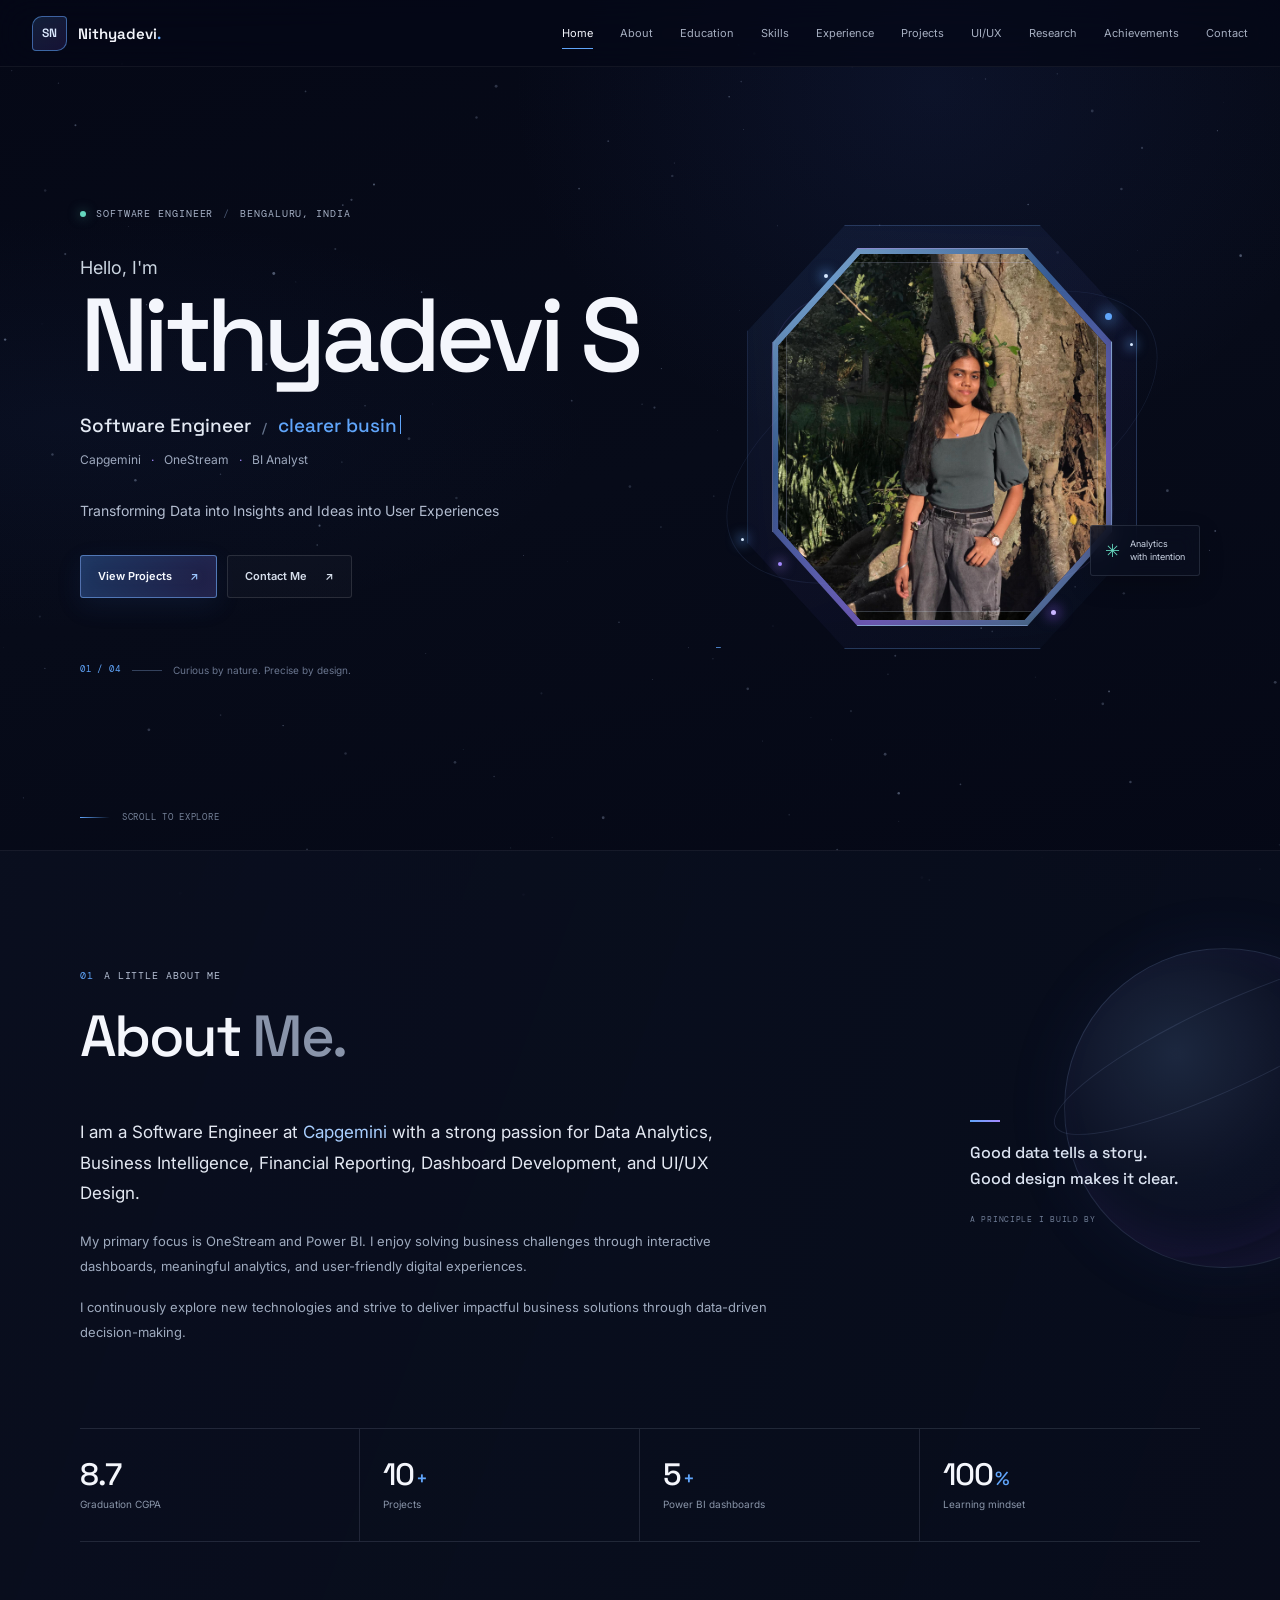
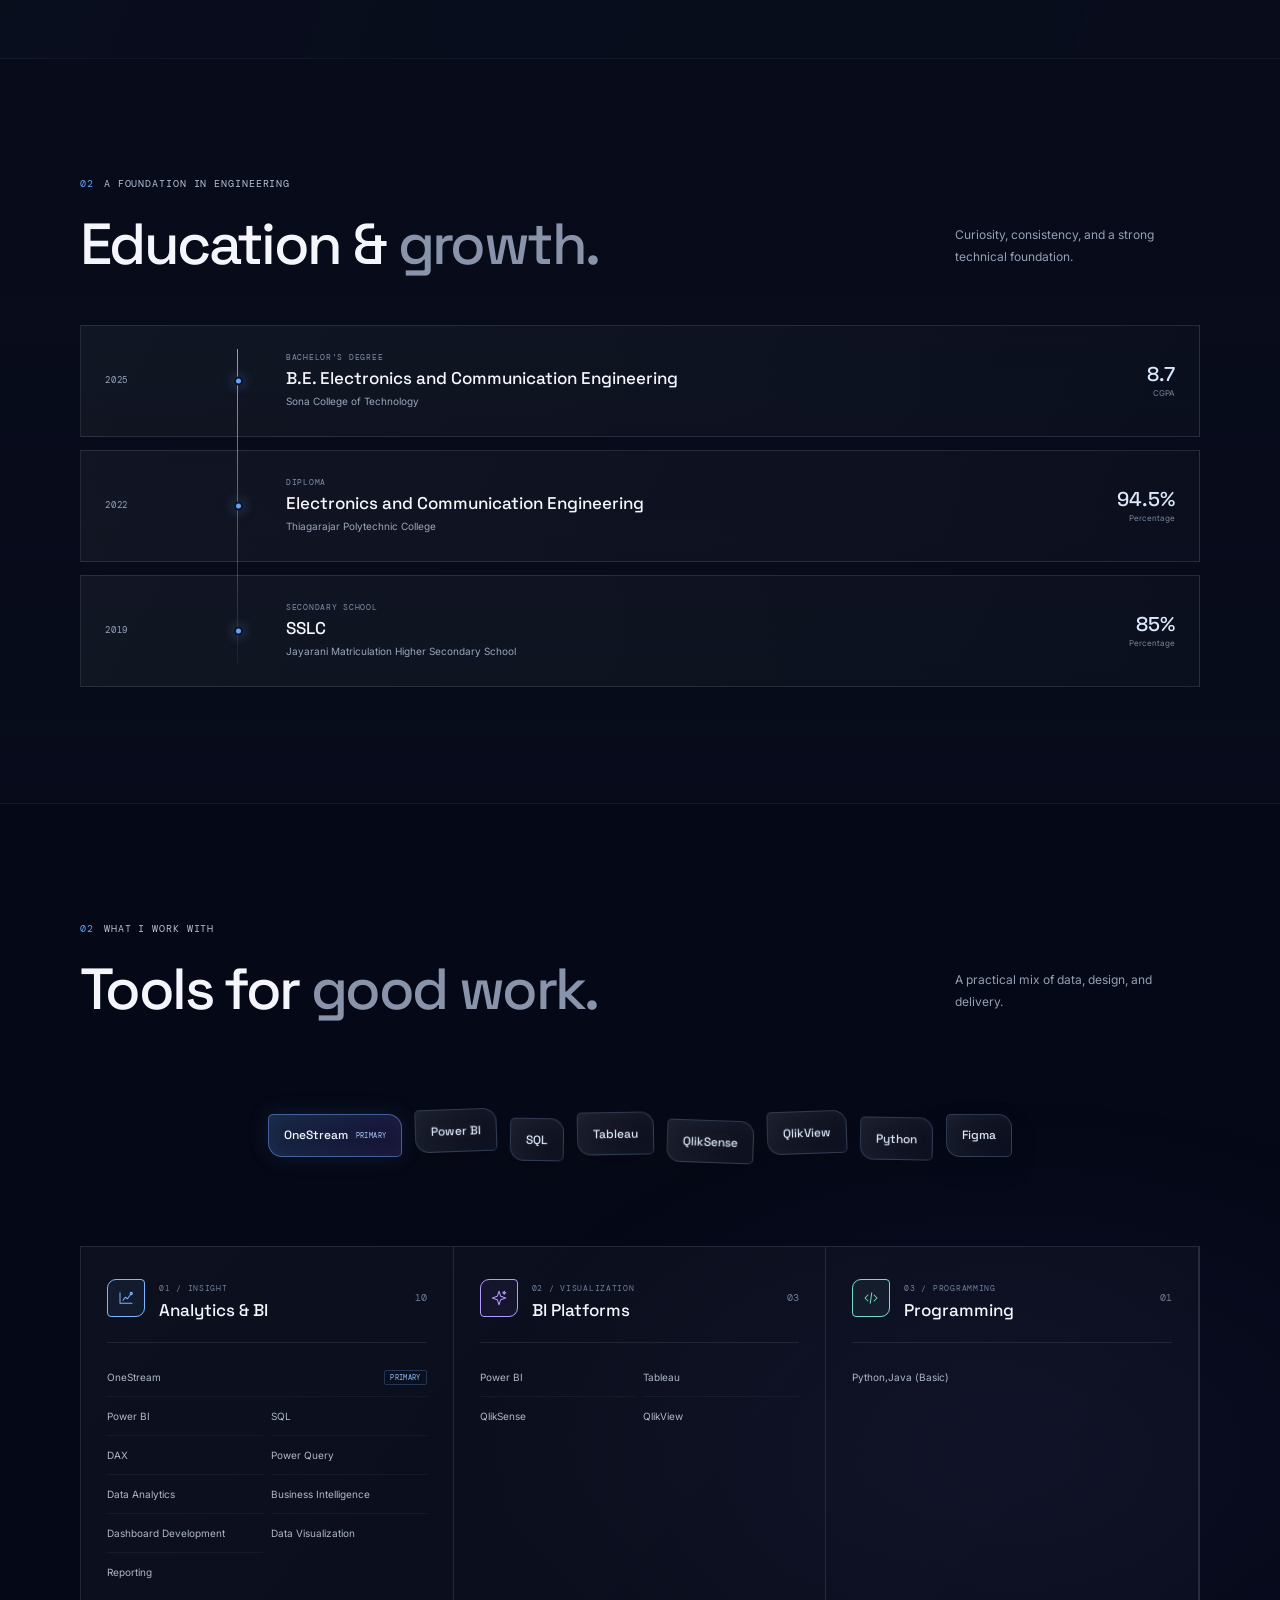
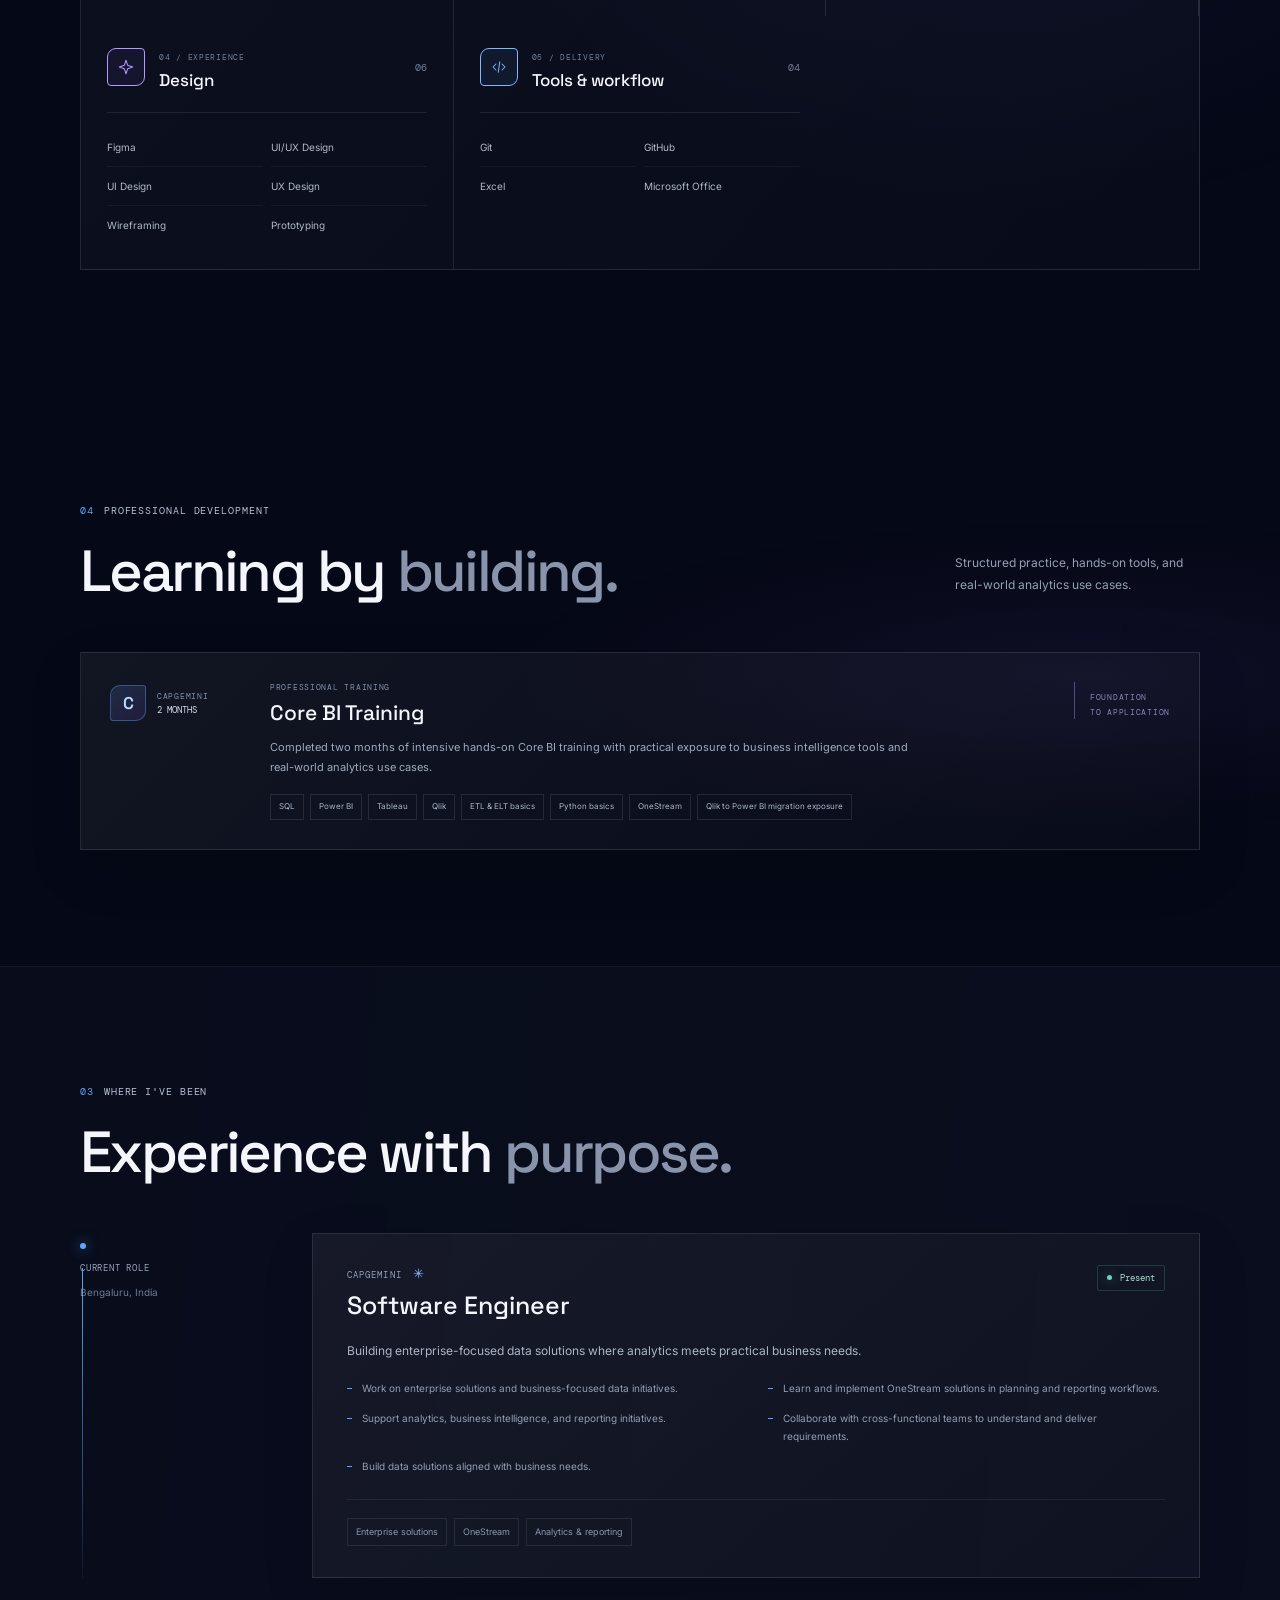
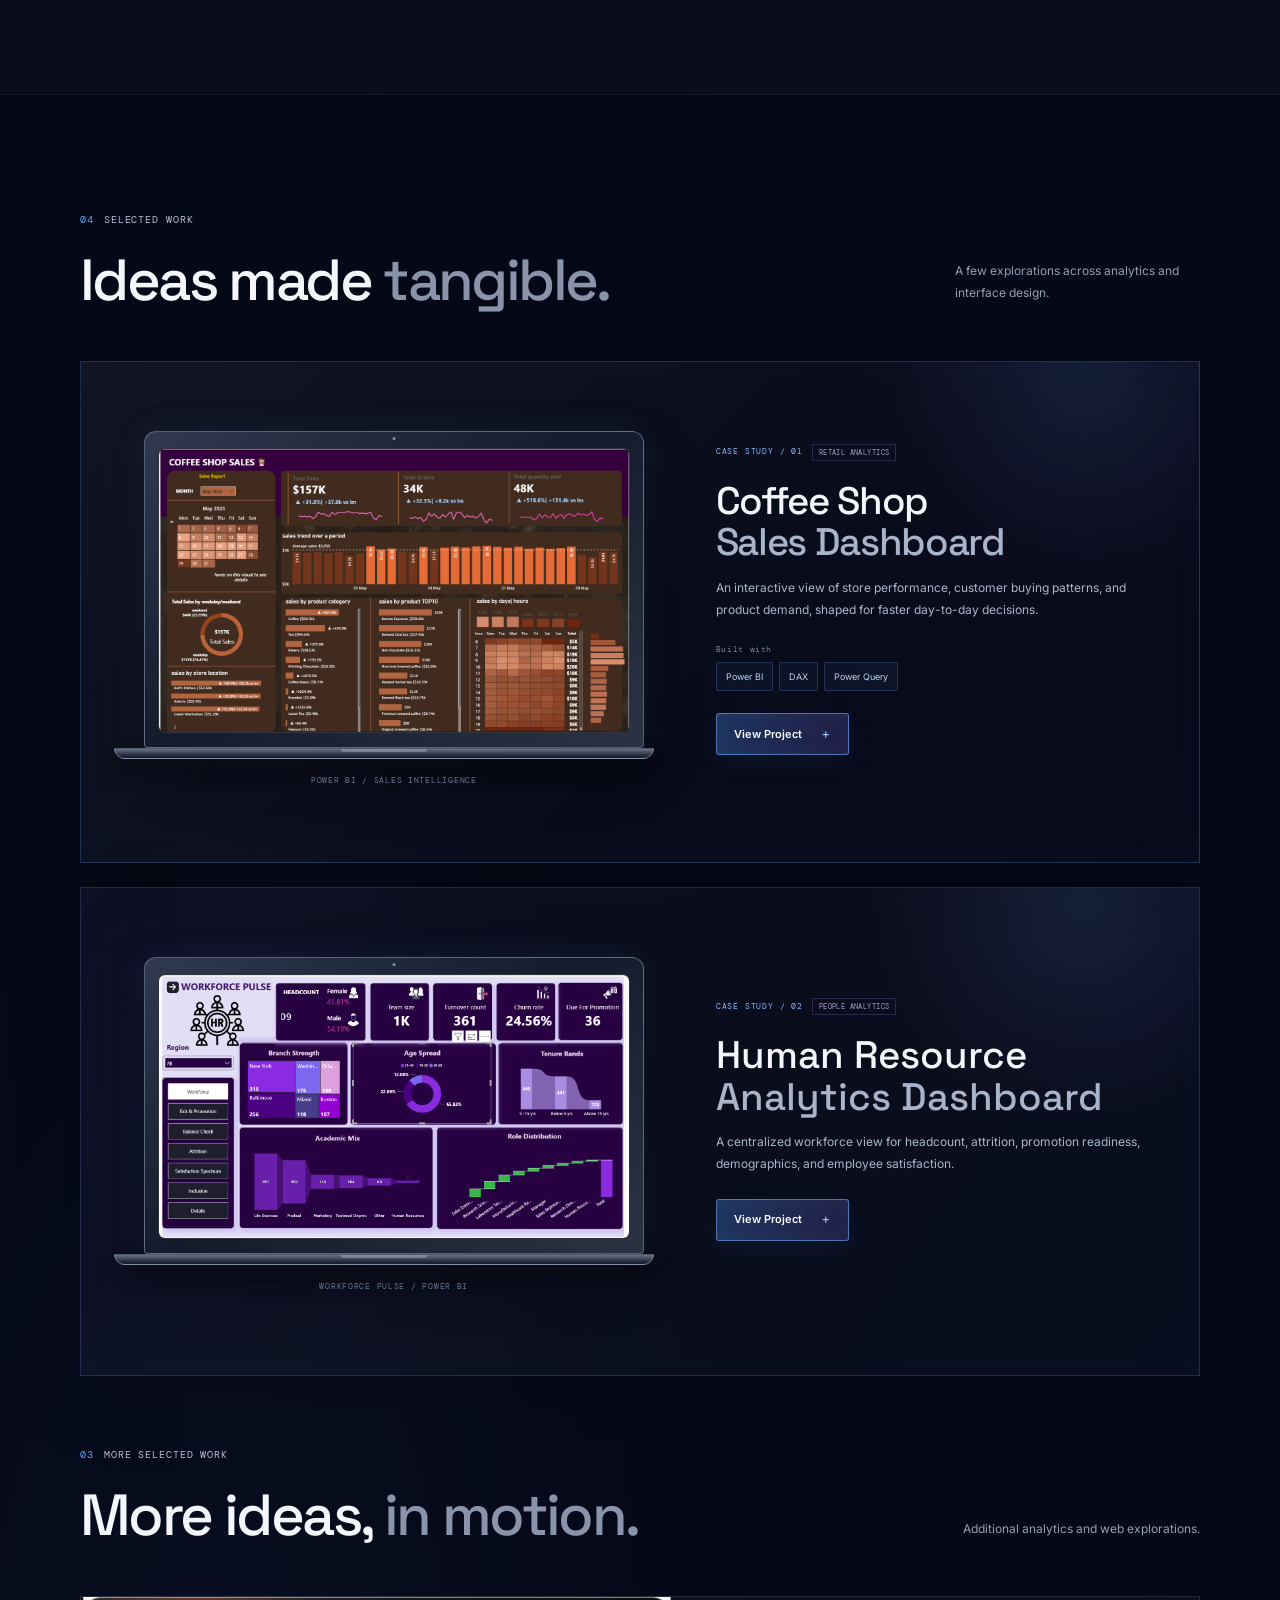
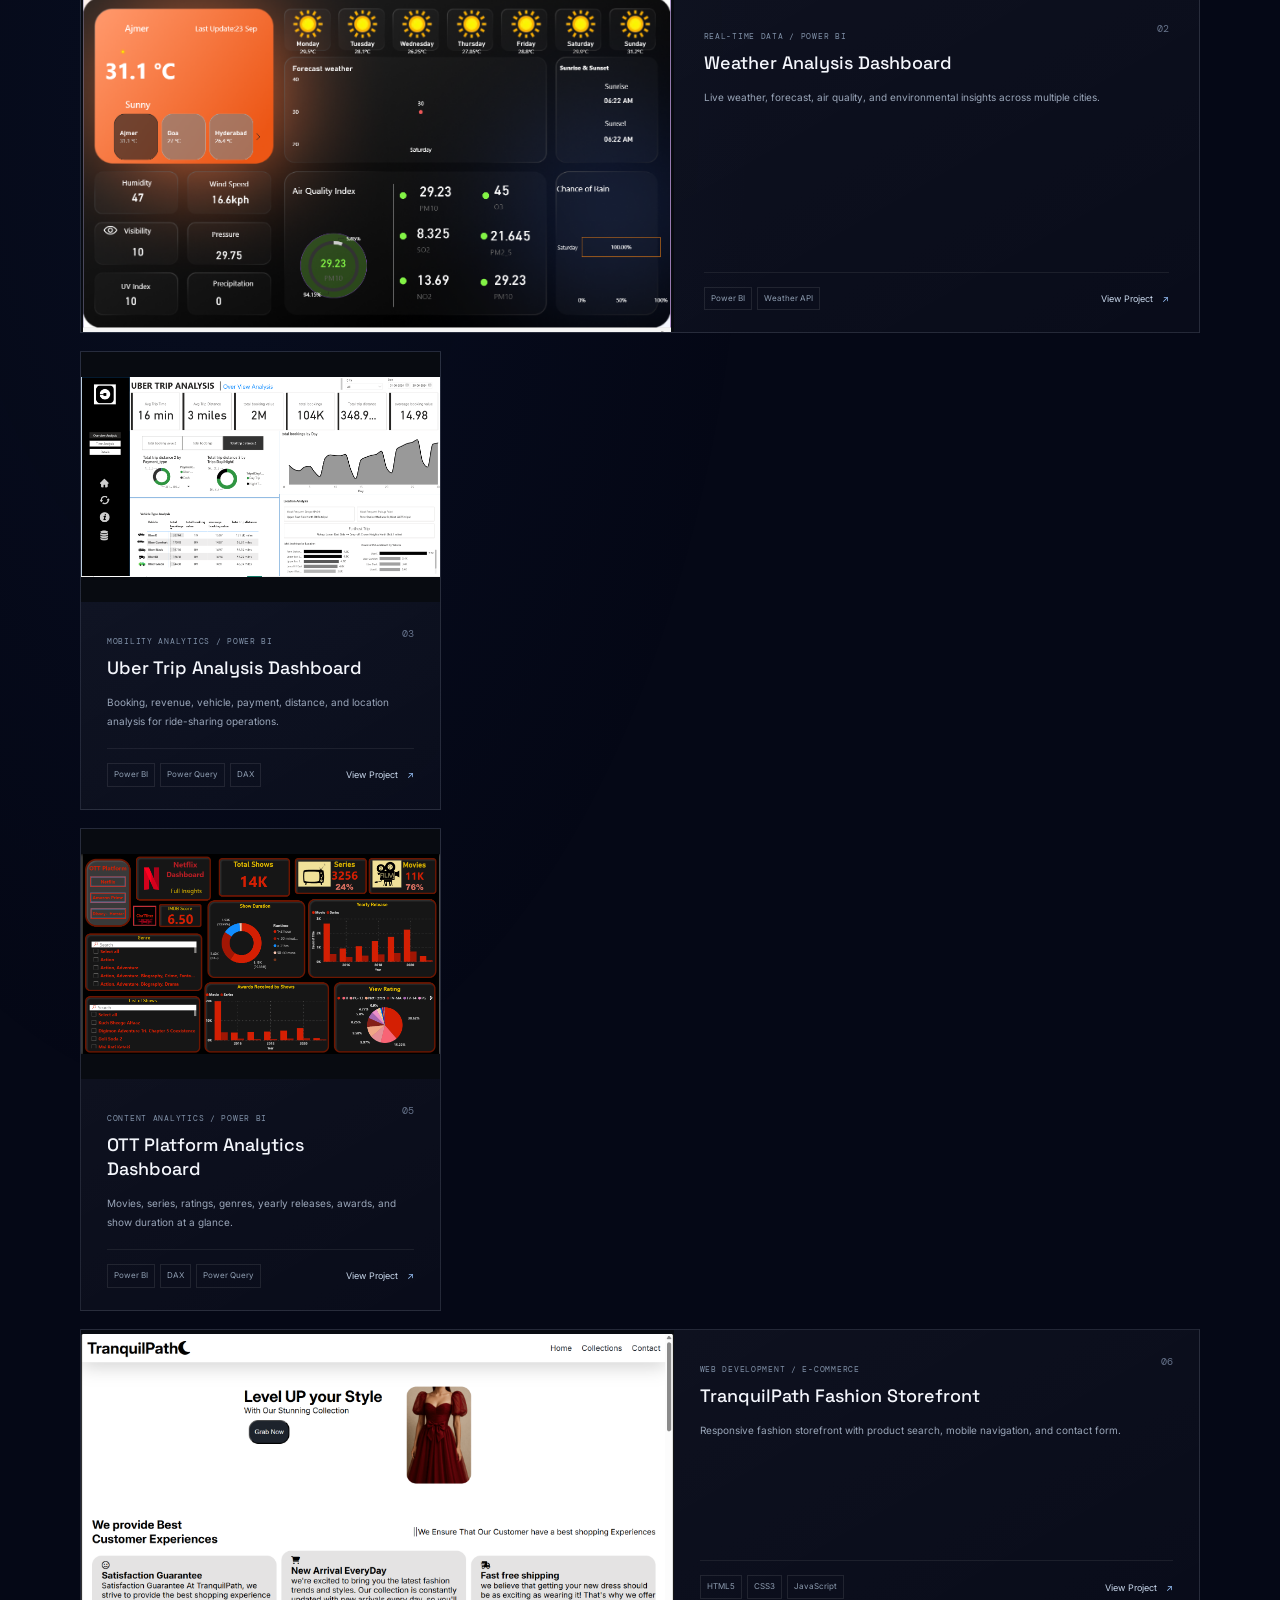
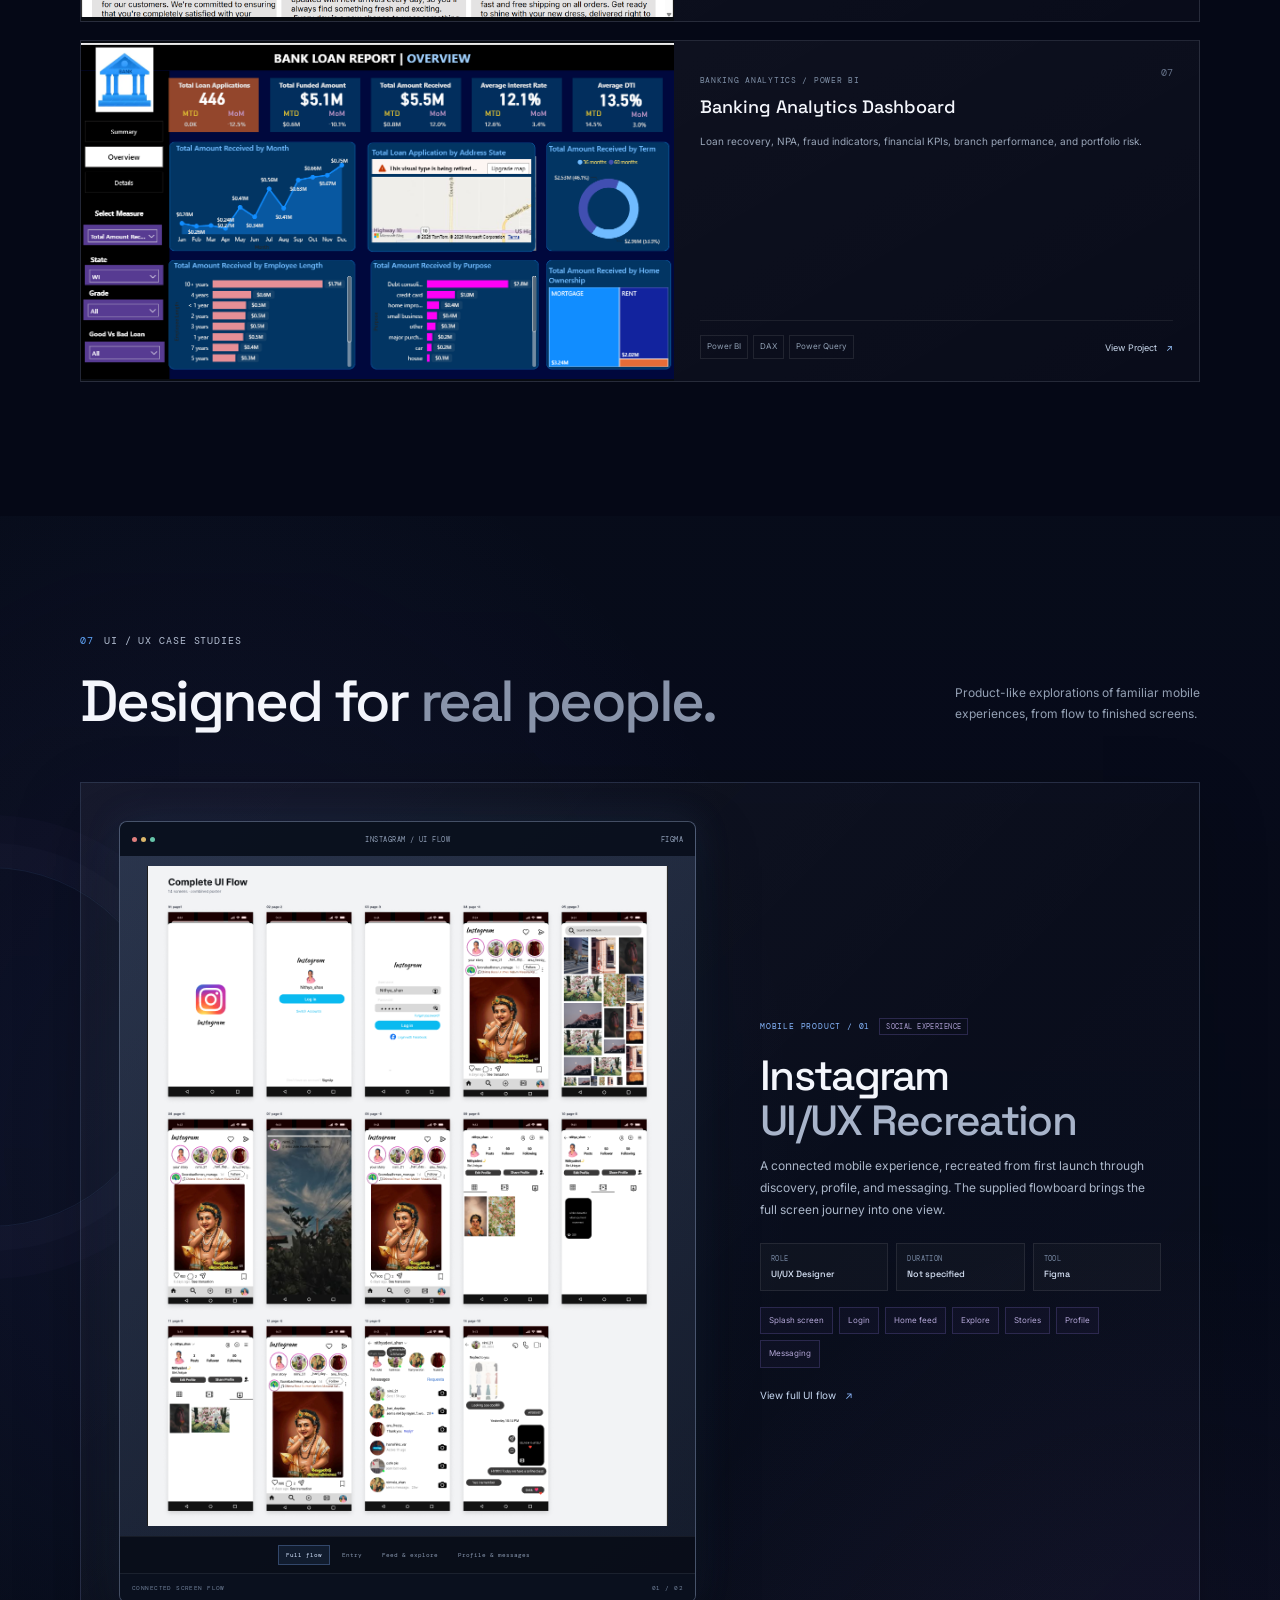
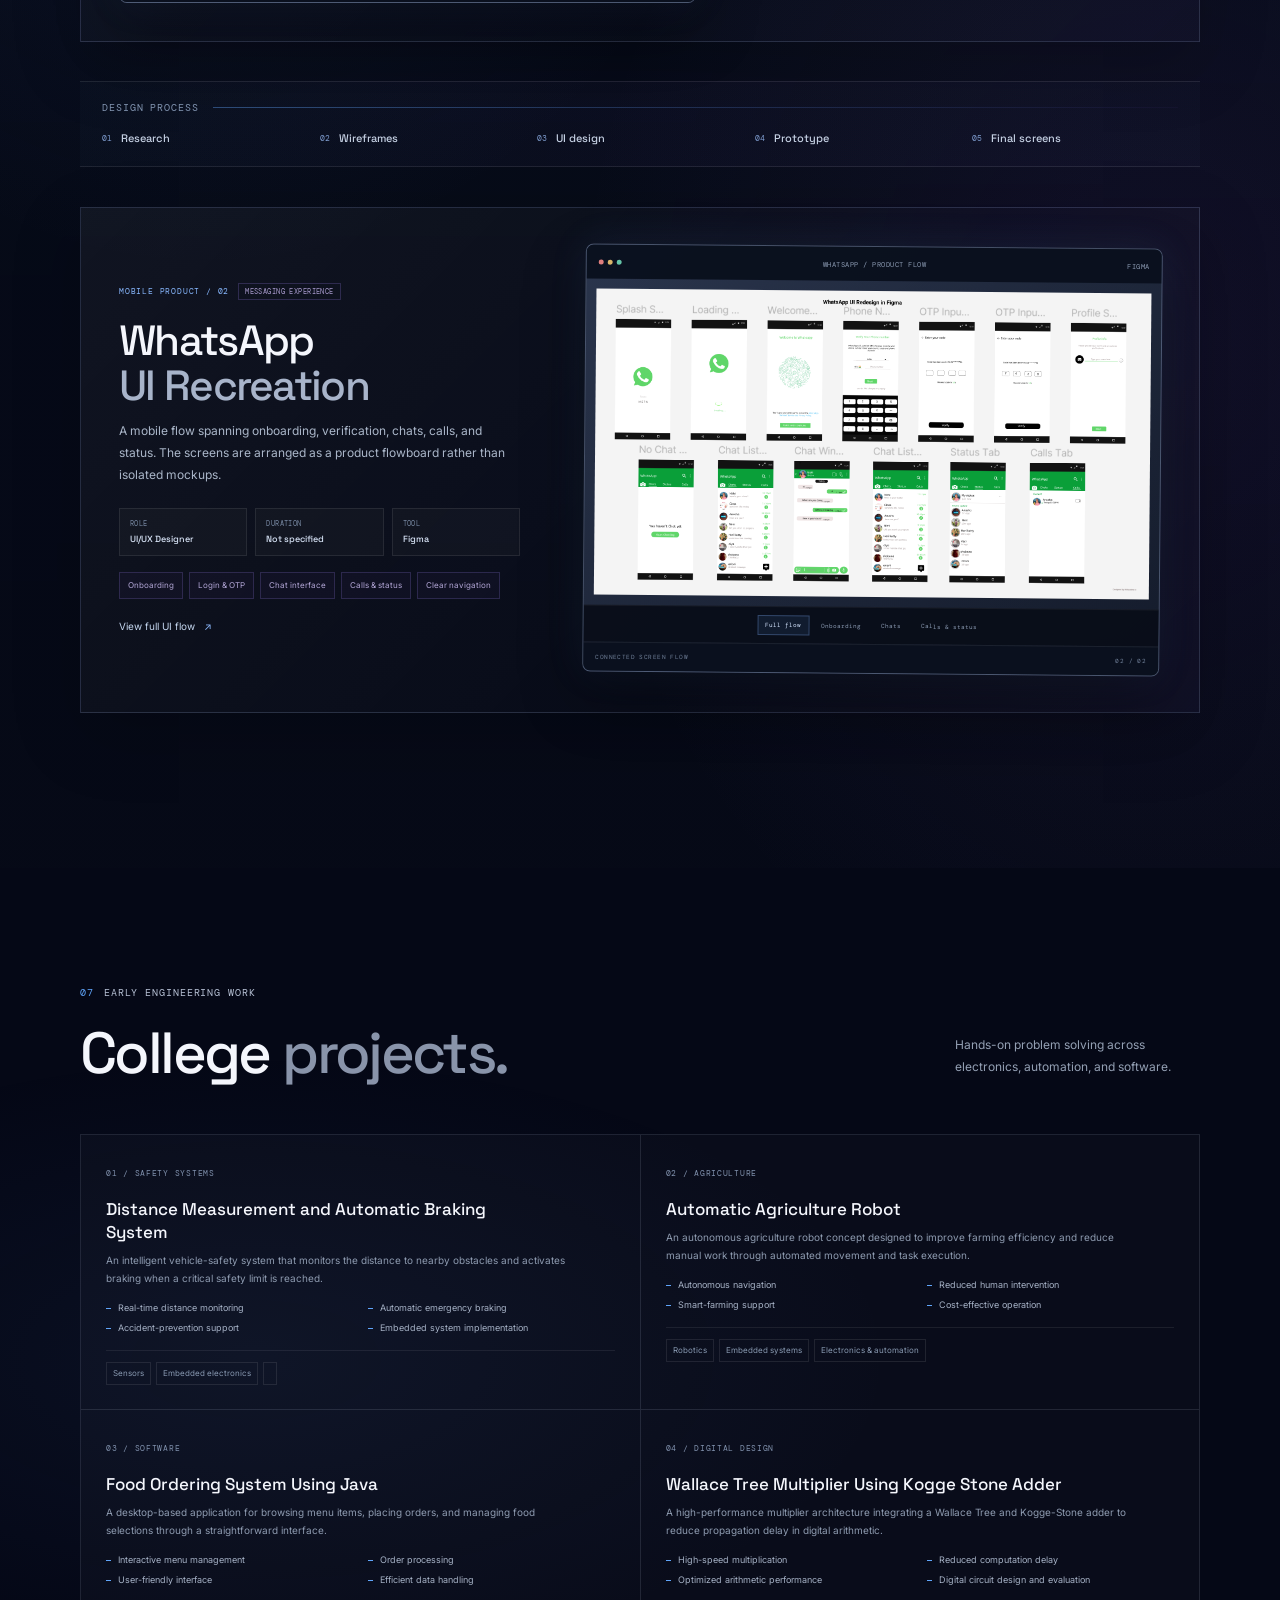
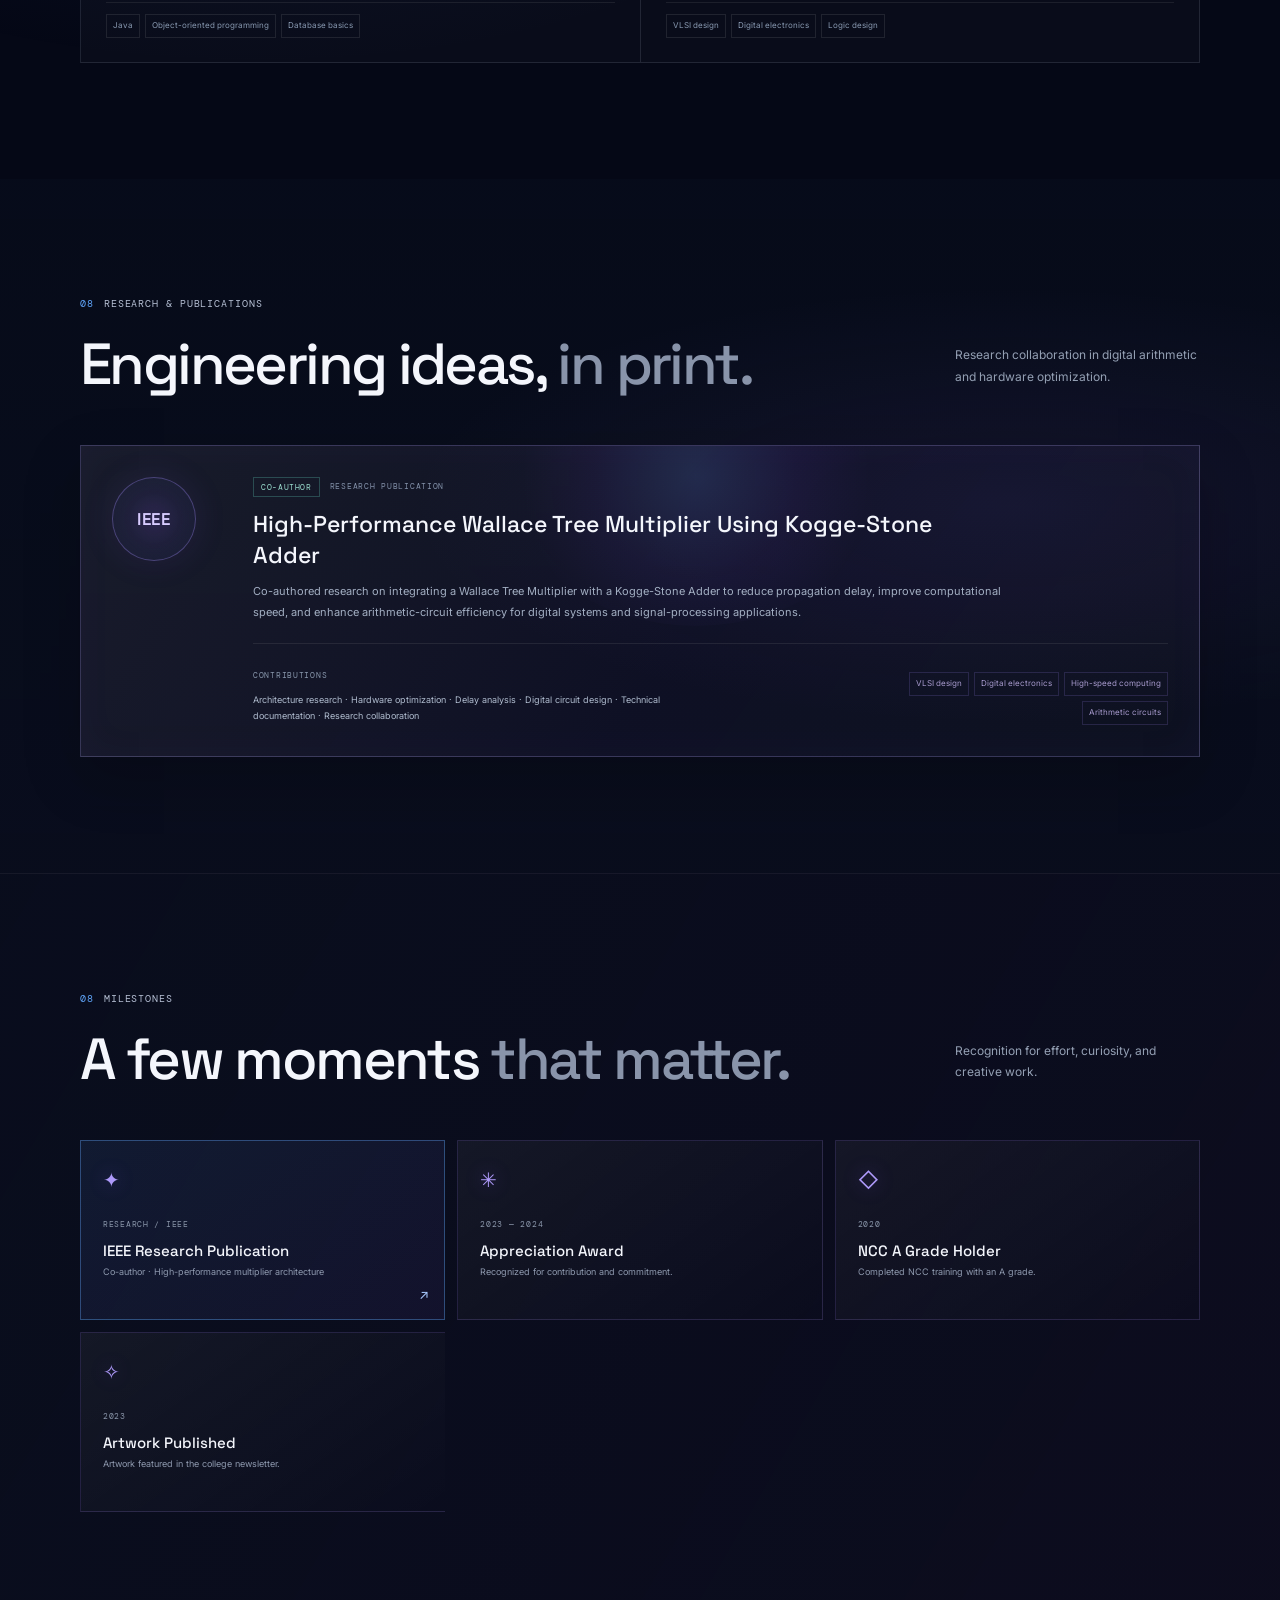
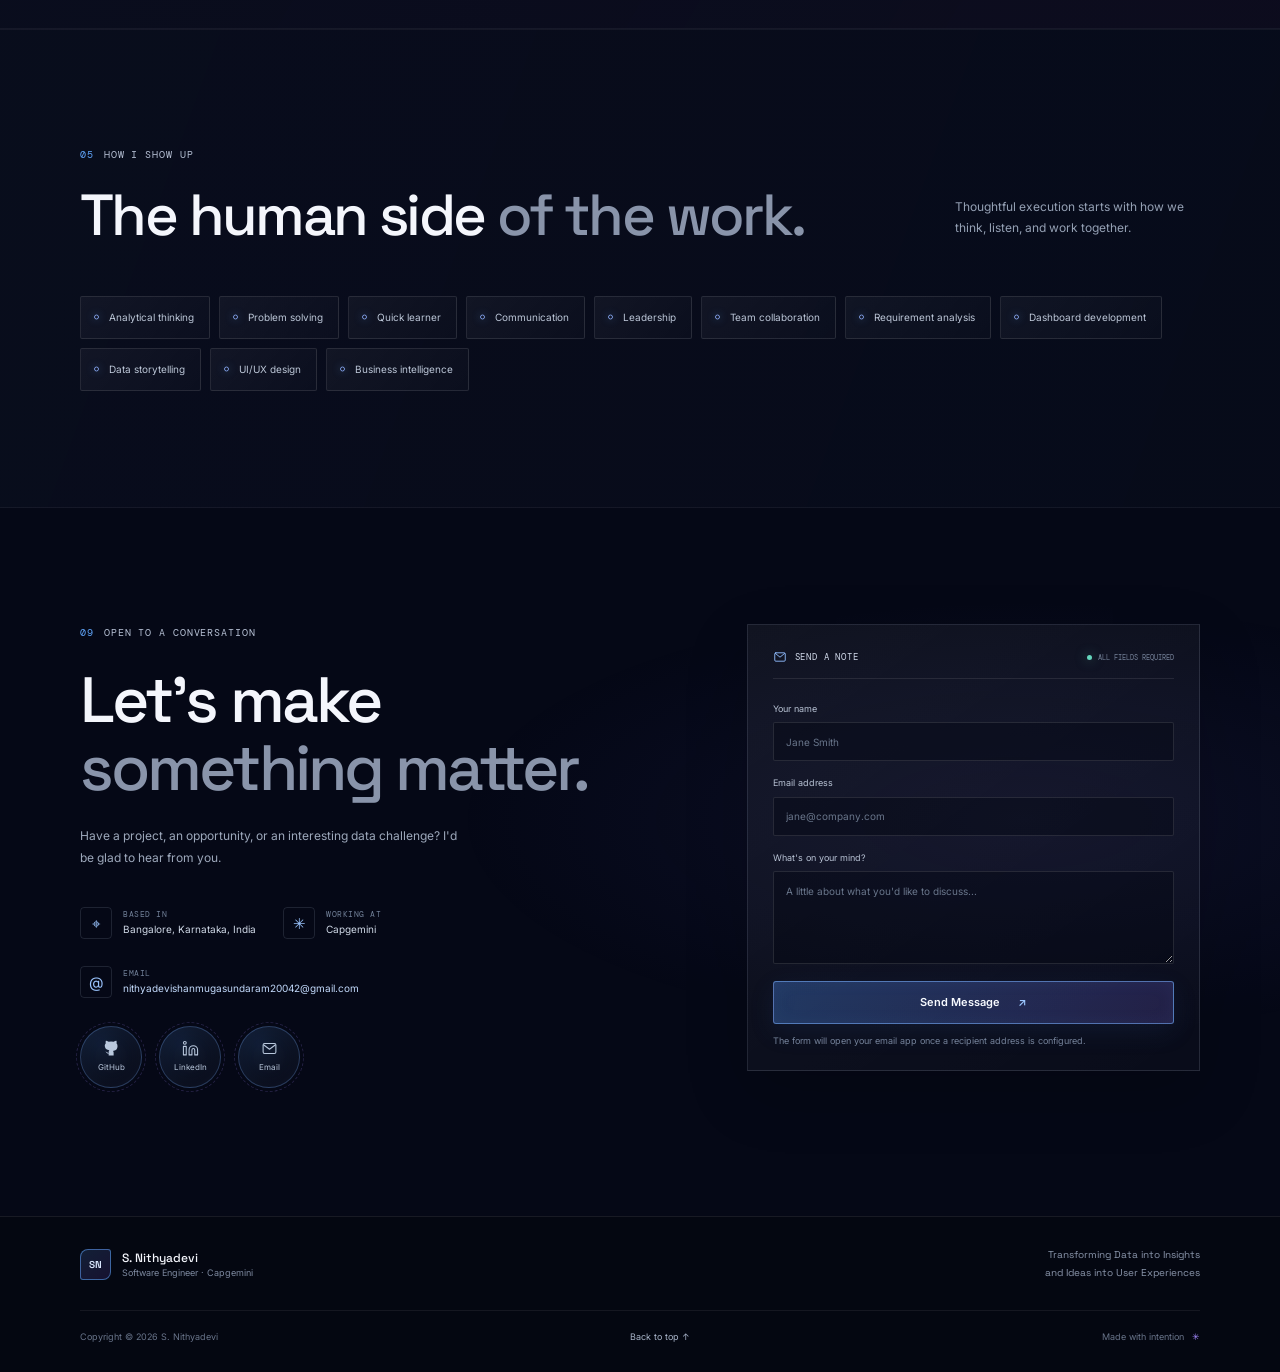
==== commit e382a88a: "Update index.html" ====
--- a/index.html
+++ b/index.html
@@ -174,7 +174,7 @@
               <div class="device-laptop">
                 <div class="laptop-camera"></div>
                 <button class="screenshot-open" type="button" data-open-project="coffee" aria-label="Open Coffee Shop Sales Dashboard case study">
-                  <img src="assets/coffee-shop-dashboard.png" alt="Coffee Shop Sales Dashboard showing total sales, orders, sales trends, product categories, store performance, and sales by hour" loading="lazy">
+                  <img src="coffee-shop-dashboard.png" alt="Coffee Shop Sales Dashboard showing total sales, orders, sales trends, product categories, store performance, and sales by hour" loading="lazy">
                   <span class="screenshot-overlay"><span class="mono-label">POWER BI / DAX / POWER QUERY</span><strong>Coffee Shop Sales Dashboard</strong><span>View project details <b aria-hidden="true">↗</b></span></span>
                 </button>
               </div>
@@ -235,7 +235,7 @@
               <div class="device-laptop device-laptop-compact">
                 <div class="laptop-camera"></div>
                 <button class="screenshot-open" type="button" data-open-project="hr" aria-label="Open Human Resource Analytics Dashboard case study">
-                  <img src="assets/hr-analytics-dashboard.png" alt="Human Resource Analytics Dashboard showing headcount, gender distribution, turnover, promotion eligibility, branch strength, tenure, education, and roles" loading="lazy">
+                  <img src="hr-analytics-dashboard.png" alt="Human Resource Analytics Dashboard showing headcount, gender distribution, turnover, promotion eligibility, branch strength, tenure, education, and roles" loading="lazy">
                   <span class="screenshot-overlay"><span class="mono-label">POWER BI / DAX / RLS</span><strong>Human Resource Analytics</strong><span>View project details <b aria-hidden="true">↗</b></span></span>
                 </button>
               </div>
@@ -283,7 +283,7 @@
             <article class="project-card reveal">
               <div class="project-visual project-visual-compact weather-preview" aria-label="Weather dashboard screenshot">
                 <button class="project-image-open screenshot-open" type="button" data-open-project="weather" aria-label="Open Weather Analysis Dashboard case study">
-                  <img src="assets/weather-analysis-dashboard.png" alt="Weather dashboard showing current conditions, forecast, air quality, humidity, wind speed, and rain probability" loading="lazy">
+                  <img src="weather-analysis-dashboard.png" alt="Weather dashboard showing current conditions, forecast, air quality, humidity, wind speed, and rain probability" loading="lazy">
                   <span class="screenshot-overlay"><span class="mono-label">POWER BI / WEATHER API</span><strong>Weather Analysis Dashboard</strong><span>View project details <b aria-hidden="true">↗</b></span></span>
                 </button>
               </div>
@@ -292,7 +292,7 @@
             <article class="project-card reveal">
               <div class="project-visual project-visual-compact uber-preview" aria-label="Uber trip analytics dashboard screenshot">
                 <button class="project-image-open screenshot-open" type="button" data-open-project="uber" aria-label="Open Uber Trip Analysis Dashboard case study">
-                  <img src="assets/uber-trip-analysis-dashboard.png" alt="Uber trip dashboard showing bookings, trip distance, booking value, payment types, vehicle types, and location analysis" loading="lazy">
+                  <img src="uber-trip-analysis-dashboard.png" alt="Uber trip dashboard showing bookings, trip distance, booking value, payment types, vehicle types, and location analysis" loading="lazy">
                   <span class="screenshot-overlay"><span class="mono-label">MOBILITY / POWER BI</span><strong>Uber Trip Analysis Dashboard</strong><span>View project details <b aria-hidden="true">↗</b></span></span>
                 </button>
               </div>
@@ -301,7 +301,7 @@
             <article class="project-card reveal">
               <div class="project-visual project-visual-compact ott-preview" aria-label="OTT platform analytics dashboard screenshot">
                 <button class="project-image-open screenshot-open" type="button" data-open-project="ott" aria-label="Open OTT Platform Analytics Dashboard case study">
-                  <img src="assets/ott-platform-dashboard.png" alt="OTT dashboard showing total shows, movies, series, IMDb score, genre, show duration, yearly releases, awards, and viewer ratings" loading="lazy">
+                  <img src="ott-platform-dashboard.png" alt="OTT dashboard showing total shows, movies, series, IMDb score, genre, show duration, yearly releases, awards, and viewer ratings" loading="lazy">
                   <span class="screenshot-overlay"><span class="mono-label">STREAMING / POWER BI</span><strong>OTT Platform Analytics Dashboard</strong><span>View project details <b aria-hidden="true">↗</b></span></span>
                 </button>
               </div>
@@ -310,7 +310,7 @@
             <article class="project-card project-fashion-card reveal">
               <div class="project-visual project-visual-compact tranquil-preview" aria-label="TranquilPath fashion storefront screenshot">
                 <button class="project-image-open screenshot-open" type="button" data-open-project="tranquil" aria-label="Open TranquilPath Fashion Storefront case study">
-                  <img src="assets/tranquilpath-fashion-storefront.png" alt="TranquilPath fashion storefront homepage with navigation, a red dress hero image, and customer experience highlights" loading="lazy">
+                  <img src="tranquilpath-fashion-storefront.png" alt="TranquilPath fashion storefront homepage with navigation, a red dress hero image, and customer experience highlights" loading="lazy">
                   <span class="screenshot-overlay"><span class="mono-label">RESPONSIVE STOREFRONT / HTML · CSS · JS</span><strong>TranquilPath Fashion Storefront</strong><span>View project details <b aria-hidden="true">↗</b></span></span>
                 </button>
               </div>
@@ -319,7 +319,7 @@
             <article class="project-card project-featured reveal">
               <div class="project-visual dashboard-visual" aria-label="Banking analytics dashboard screenshot">
                 <button class="project-image-open screenshot-open" type="button" data-open-project="banking" aria-label="Open Banking Analytics Dashboard case study">
-                  <img src="assets/banking-analytics-dashboard.png" alt="Banking dashboard showing loan applications, funded and received amounts, interest and DTI rates, loan terms, and purpose" loading="lazy">
+                  <img src="banking-analytics-dashboard.png" alt="Banking dashboard showing loan applications, funded and received amounts, interest and DTI rates, loan terms, and purpose" loading="lazy">
                   <span class="screenshot-overlay"><span class="mono-label">BANKING / POWER BI</span><strong>Banking Analytics Dashboard</strong><span>View project details <b aria-hidden="true">↗</b></span></span>
                 </button>
               </div>
@@ -358,7 +358,7 @@
               <div class="flowboard-shell instagram-flowboard">
                 <div class="flowboard-chrome"><span class="chrome-dots"><i></i><i></i><i></i></span><span>INSTAGRAM / UI FLOW</span><span>FIGMA</span></div>
                 <button class="flowboard-image" type="button" data-open-project="instagram" aria-label="Open Instagram UI/UX case study and screen flow">
-                  <img src="assets/instagram-ui-flow.png" alt="Instagram UI flow contact sheet with splash, login, home feed, explore, stories, profile, and messaging screens" loading="lazy">
+                  <img src="instagram-ui-flow.png" alt="Instagram UI flow contact sheet with splash, login, home feed, explore, stories, profile, and messaging screens" loading="lazy">
                   <span class="image-expand" aria-hidden="true">EXPAND ↗</span>
                 </button>
                 <div class="flow-view-controls" role="group" aria-label="Instagram screen flow views"><button type="button" data-flow-step="overview" aria-pressed="true">Full flow</button><button type="button" data-flow-step="entry" aria-pressed="false">Entry</button><button type="button" data-flow-step="feed" aria-pressed="false">Feed &amp; explore</button><button type="button" data-flow-step="profile" aria-pressed="false">Profile &amp; messages</button></div>
@@ -372,7 +372,7 @@
               <p class="case-lead">A connected mobile experience, recreated from first launch through discovery, profile, and messaging. The supplied flowboard brings the full screen journey into one view.</p>
               <div class="design-meta-grid"><div><small>ROLE</small><strong>UI/UX Designer</strong></div><div><small>DURATION</small><strong>Not specified</strong></div><div><small>TOOL</small><strong>Figma</strong></div></div>
               <div class="design-highlights"><span>Splash screen</span><span>Login</span><span>Home feed</span><span>Explore</span><span>Stories</span><span>Profile</span><span>Messaging</span></div>
-              <button class="case-text-link" type="button" data-lightbox-src="assets/instagram-ui-flow.png" data-lightbox-alt="Full Instagram UI flow design">View full UI flow <span aria-hidden="true">↗</span></button>
+              <button class="case-text-link" type="button" data-lightbox-src="instagram-ui-flow.png" data-lightbox-alt="Full Instagram UI flow design">View full UI flow <span aria-hidden="true">↗</span></button>
             </div>
           </article>
 
@@ -388,13 +388,13 @@
               <p class="case-lead">A mobile flow spanning onboarding, verification, chats, calls, and status. The screens are arranged as a product flowboard rather than isolated mockups.</p>
               <div class="design-meta-grid"><div><small>ROLE</small><strong>UI/UX Designer</strong></div><div><small>DURATION</small><strong>Not specified</strong></div><div><small>TOOL</small><strong>Figma</strong></div></div>
               <div class="design-highlights"><span>Onboarding</span><span>Login &amp; OTP</span><span>Chat interface</span><span>Calls &amp; status</span><span>Clear navigation</span></div>
-              <button class="case-text-link" type="button" data-lightbox-src="assets/whatsapp-ui.png" data-lightbox-alt="Full WhatsApp UI flow design">View full UI flow <span aria-hidden="true">↗</span></button>
+              <button class="case-text-link" type="button" data-lightbox-src="whatsapp-ui.png" data-lightbox-alt="Full WhatsApp UI flow design">View full UI flow <span aria-hidden="true">↗</span></button>
             </div>
             <div class="design-case-visual">
               <div class="flowboard-shell whatsapp-flowboard">
                 <div class="flowboard-chrome"><span class="chrome-dots"><i></i><i></i><i></i></span><span>WHATSAPP / PRODUCT FLOW</span><span>FIGMA</span></div>
                 <button class="flowboard-image" type="button" data-open-project="whatsapp" aria-label="Open WhatsApp UI/UX case study and screen flow">
-                  <img src="assets/whatsapp-ui.png" alt="WhatsApp UI flow contact sheet with splash, login, OTP, profile, chat, call, and status screens" loading="lazy">
+                  <img src="whatsapp-ui.png" alt="WhatsApp UI flow contact sheet with splash, login, OTP, profile, chat, call, and status screens" loading="lazy">
                   <span class="image-expand" aria-hidden="true">EXPAND ↗</span>
                 </button>
                 <div class="flow-view-controls" role="group" aria-label="WhatsApp screen flow views"><button type="button" data-flow-step="overview" aria-pressed="true">Full flow</button><button type="button" data-flow-step="onboarding" aria-pressed="false">Onboarding</button><button type="button" data-flow-step="chats" aria-pressed="false">Chats</button><button type="button" data-flow-step="calls" aria-pressed="false">Calls &amp; status</button></div>
@@ -495,7 +495,7 @@
                 <a href="https://github.com/nithyadevshan" target="_blank" rel="noreferrer" aria-label="GitHub">
                   <svg viewBox="0 0 24 24" aria-hidden="true"><path d="M9 19c-4.3 1.4-4.3-2.5-6-3m12 6v-3.87a3.37 3.37 0 0 0-.94-2.61c3.14-.35 6.44-1.54 6.44-7A5.44 5.44 0 0 0 19.05 4.7 5.07 5.07 0 0 0 18.96 1S17.73.65 15 2.48a13.38 13.38 0 0 0-7 0C5.27.65 4.04 1 4.04 1a5.07 5.07 0 0 0-.09 3.7A5.44 5.44 0 0 0 2.5 7.52c0 5.42 3.3 6.61 6.44 7A3.37 3.37 0 0 0 8 17.13V22"/></svg><span>GitHub</span>
                 </a>
-                <a href="www.linkedin.com/in/nithya-devi" target="_blank" rel="noreferrer" aria-label="LinkedIn">
+                <a href="https://www.linkedin.com/in/nithya-devi" target="_blank" rel="noreferrer" aria-label="LinkedIn">
                   <svg viewBox="0 0 24 24" aria-hidden="true"><path d="M16 8a6 6 0 0 1 6 6v7h-4v-7a2 2 0 0 0-4 0v7h-4v-7a6 6 0 0 1 6-6ZM2 9h4v12H2z"/><circle cx="4" cy="4" r="2"/></svg><span>LinkedIn</span>
                 </a>
                 <a href="mailto:nithyadevishanmugasundaram2004@gmail.com" aria-label="Email Nithyadevi">
@@ -525,4 +525,4 @@
     </footer>
   </div>
 </body>
-</html>+</html>
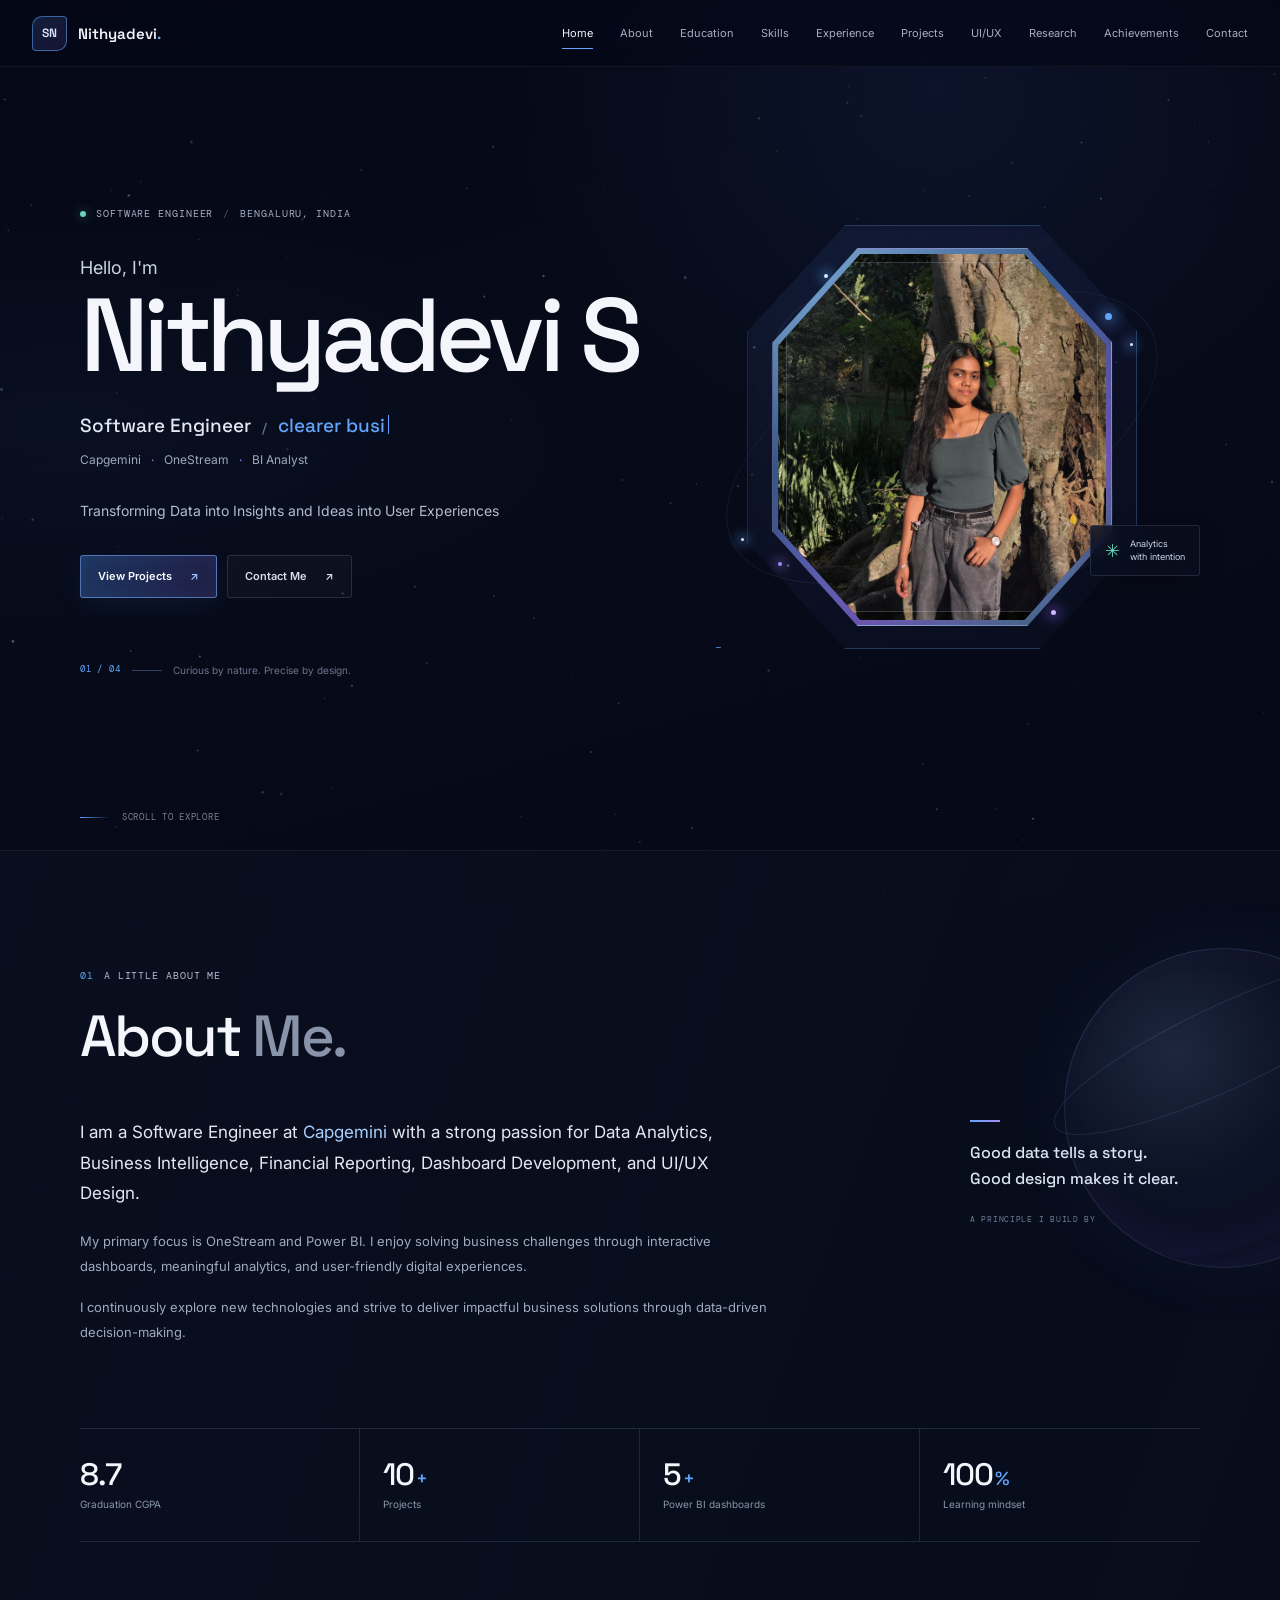
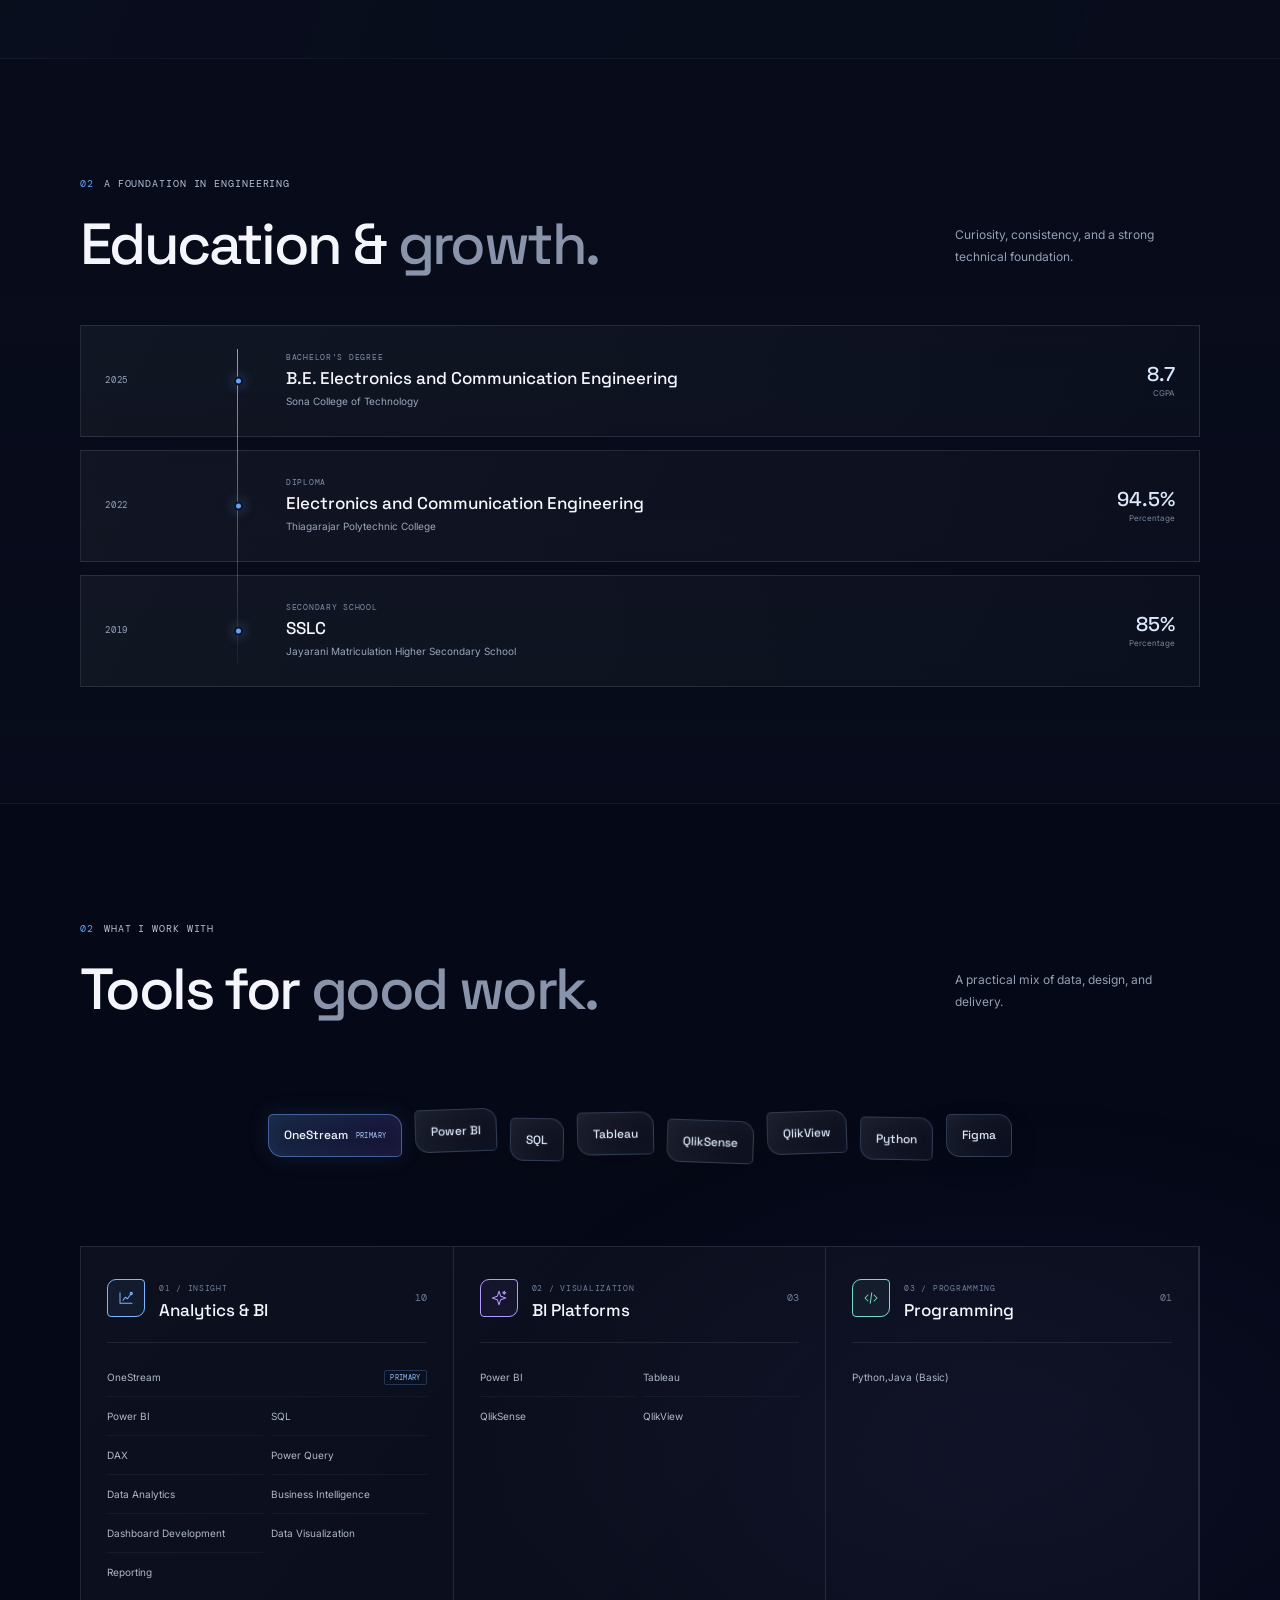
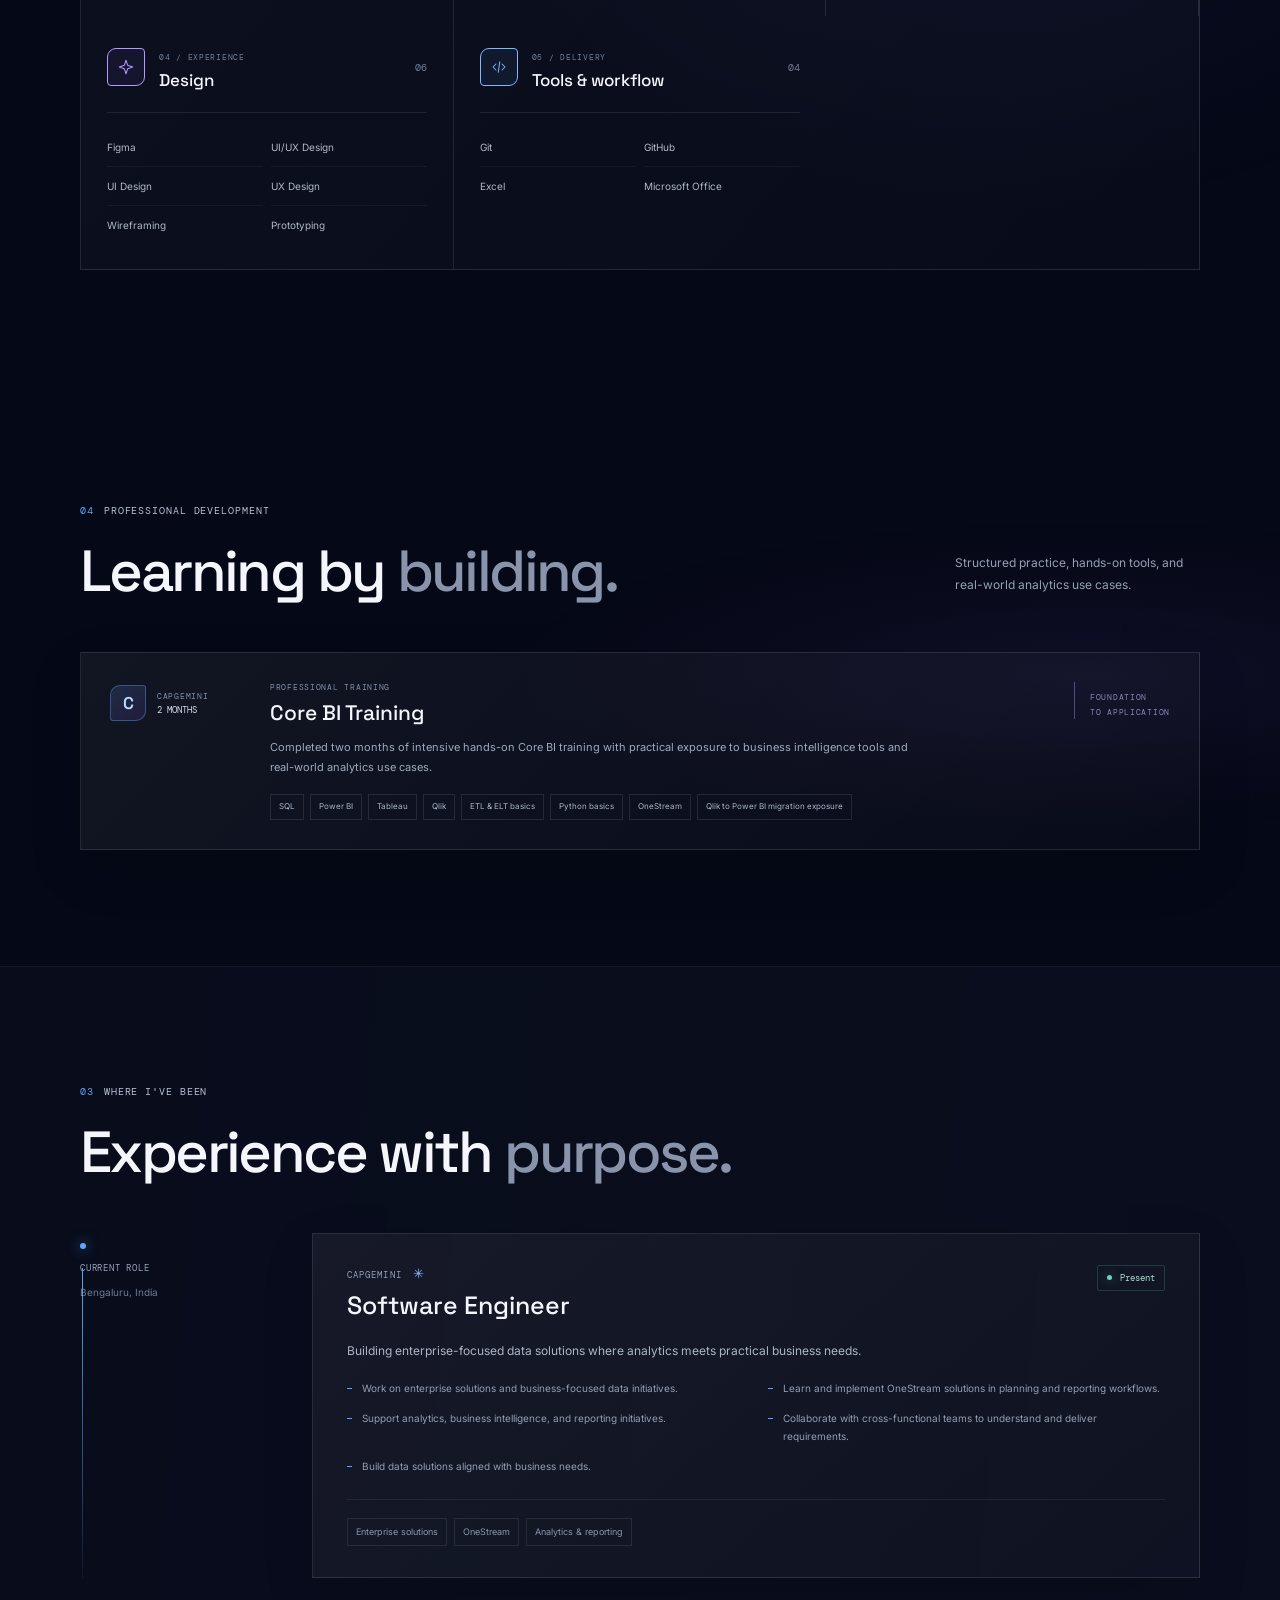
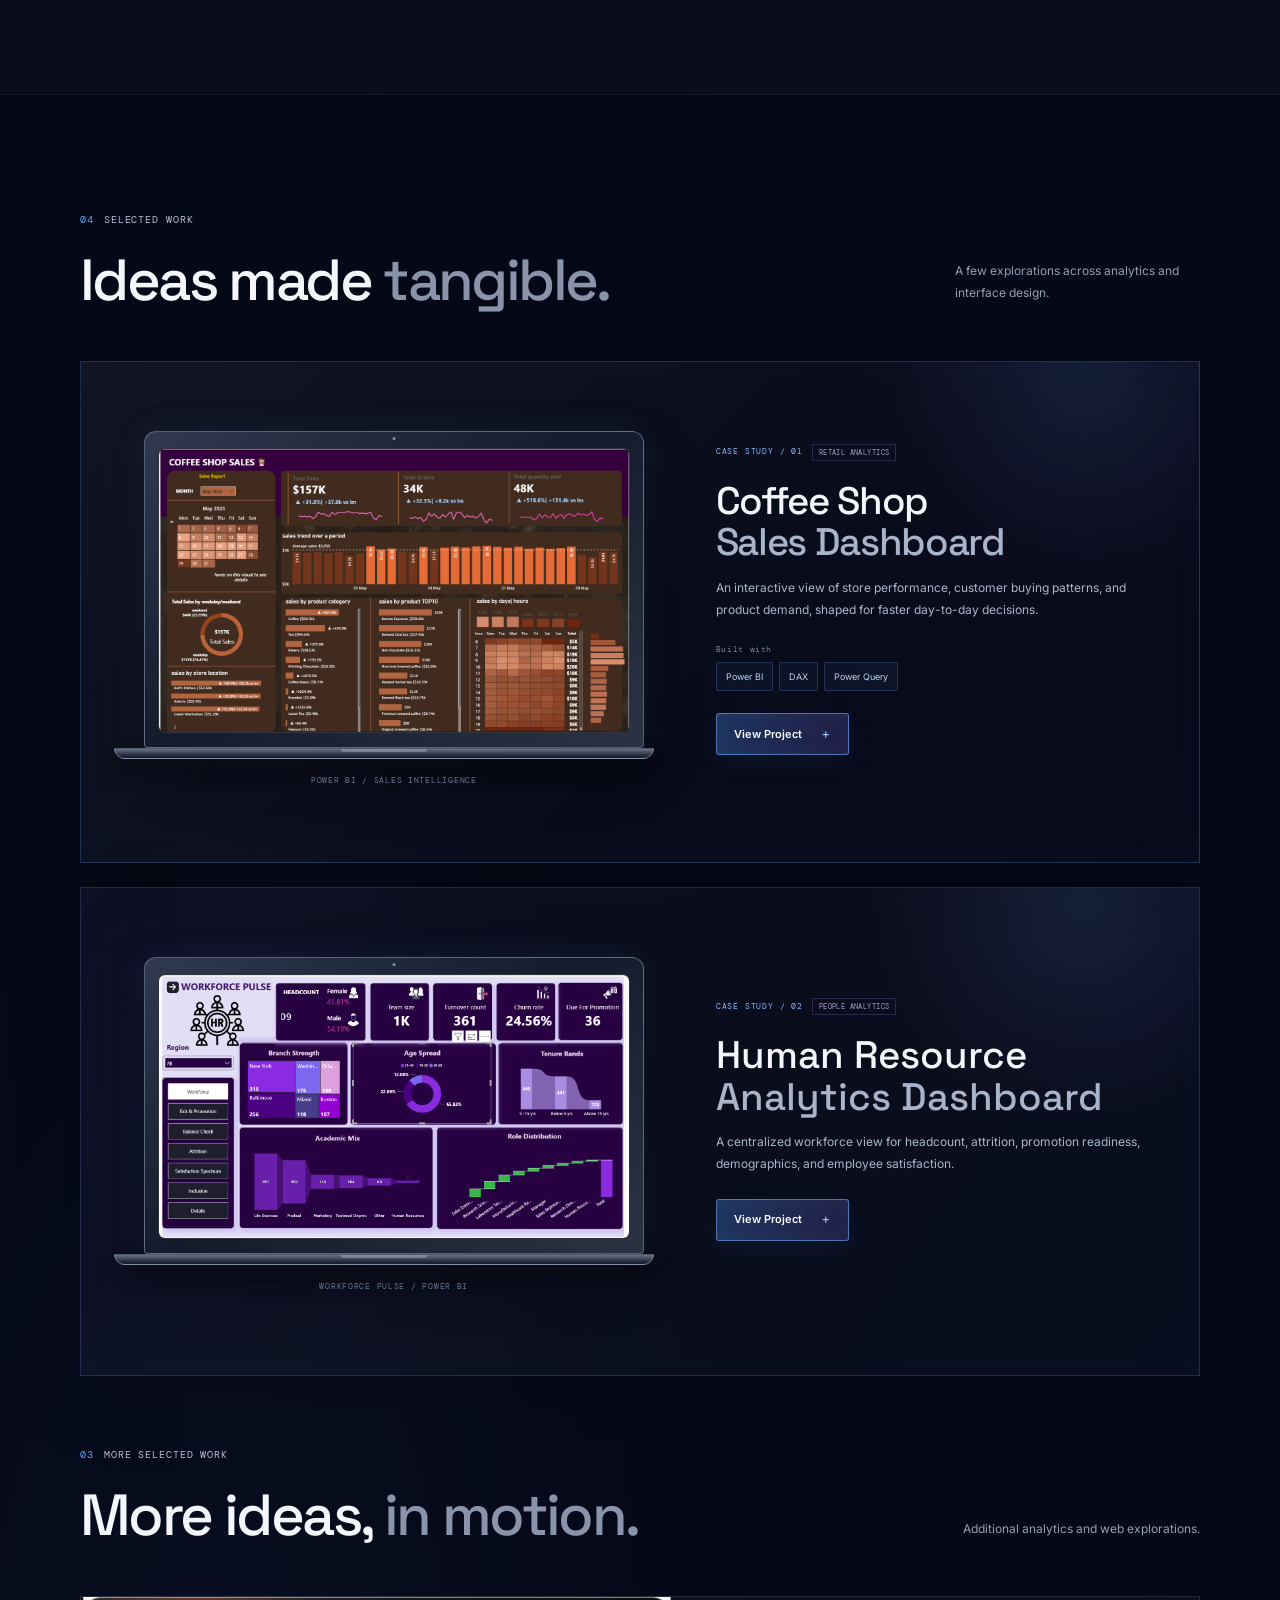
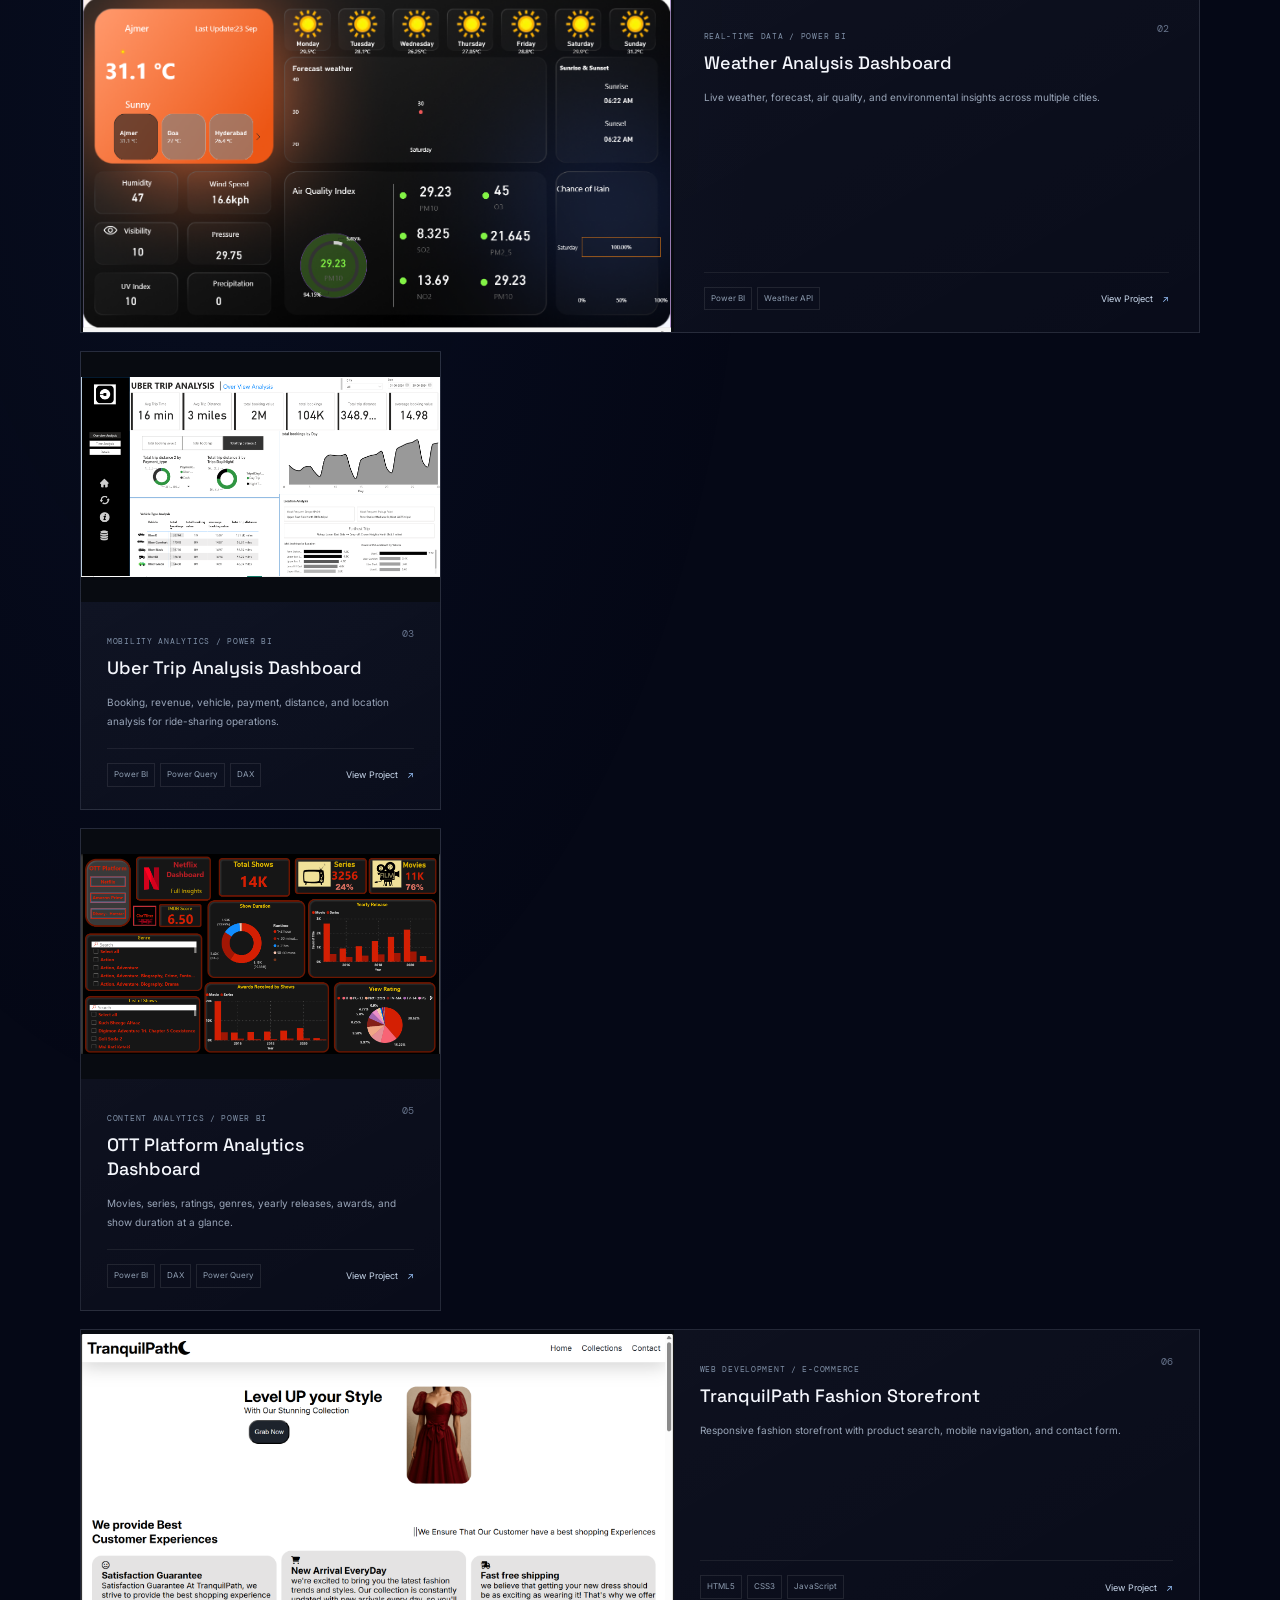
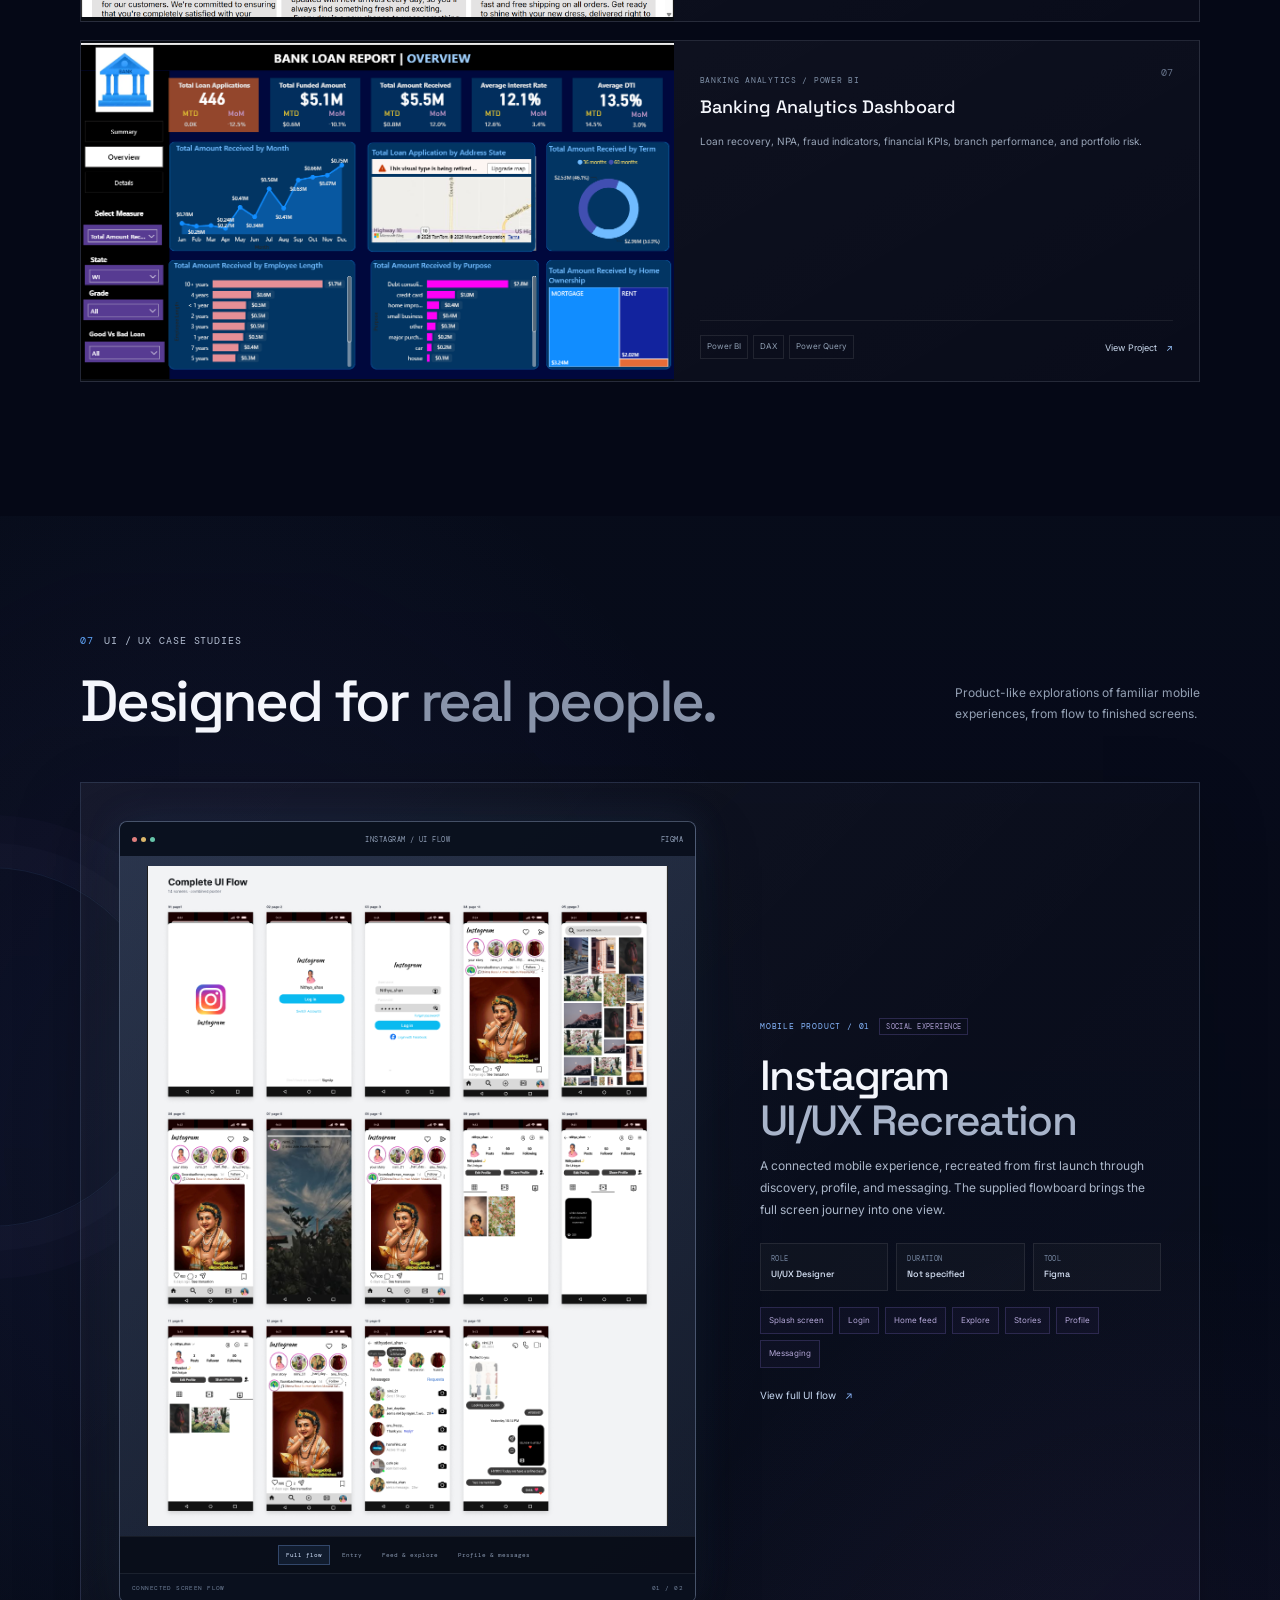
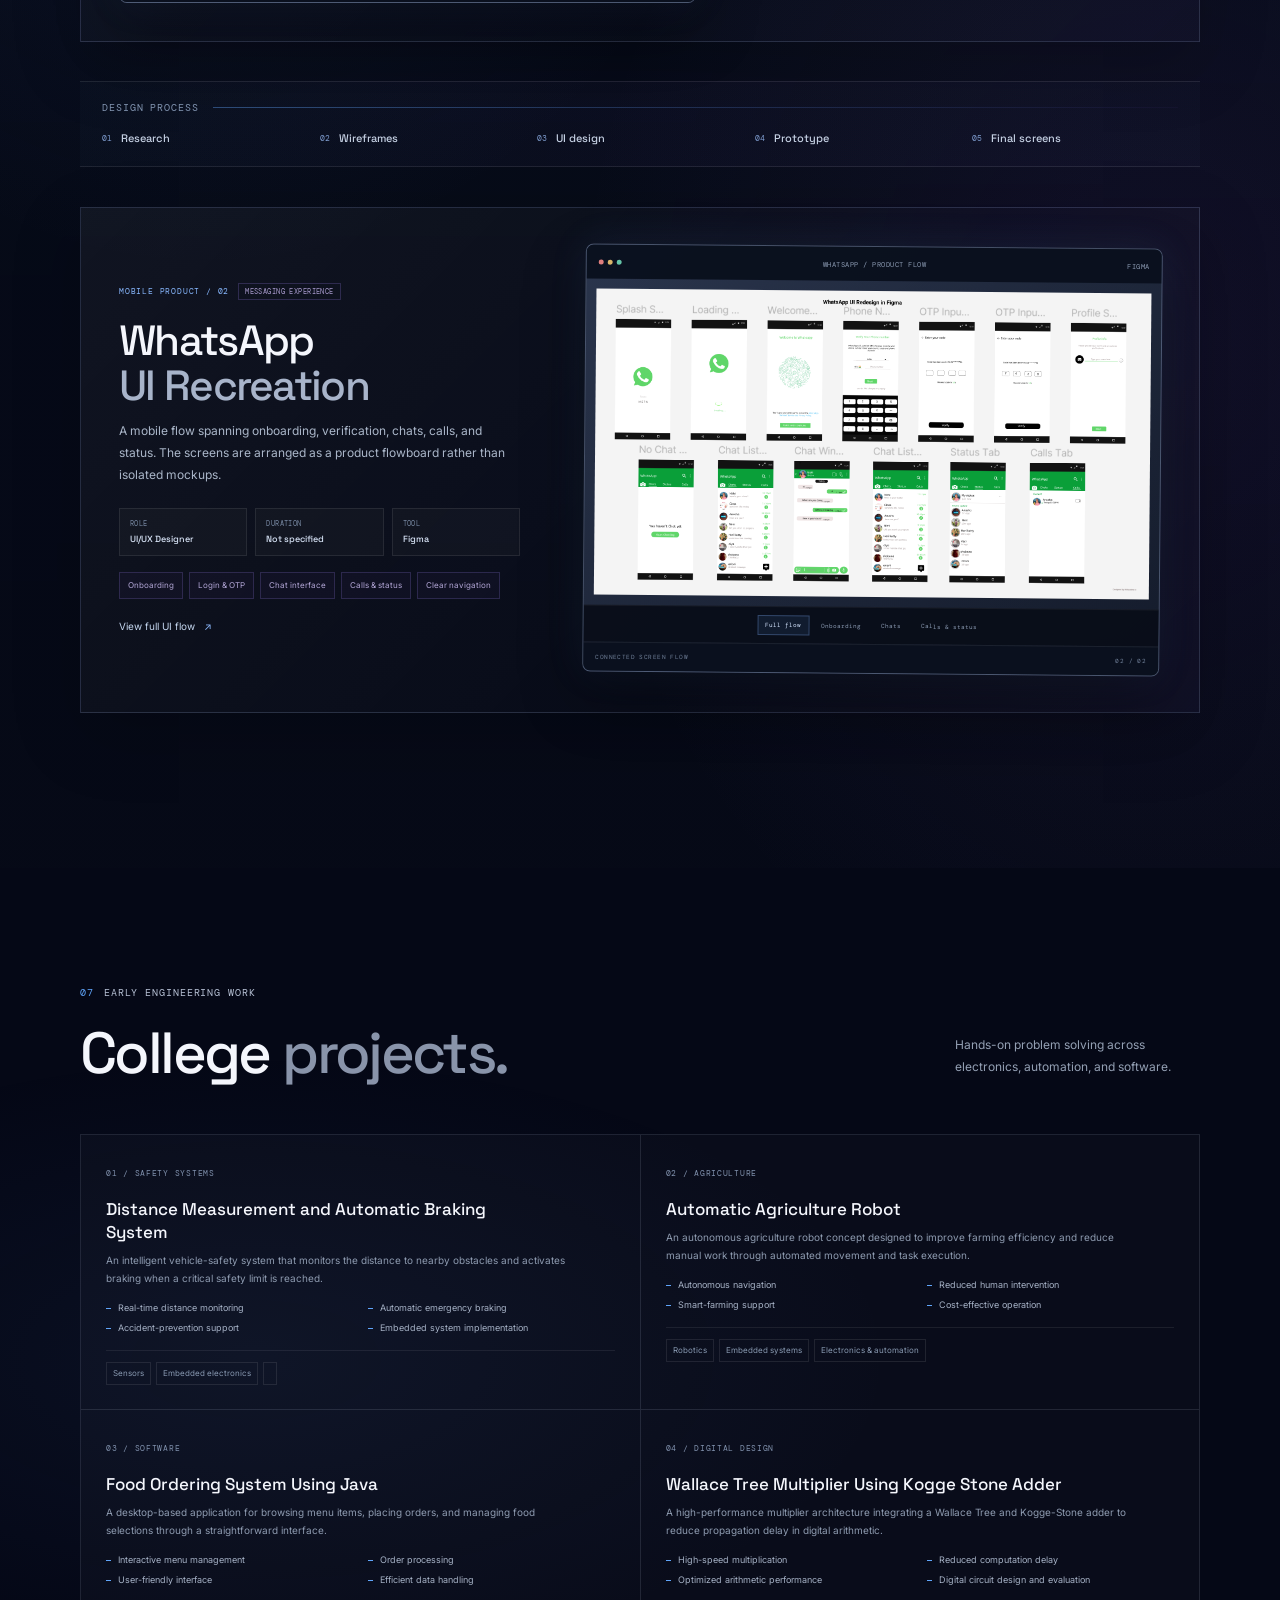
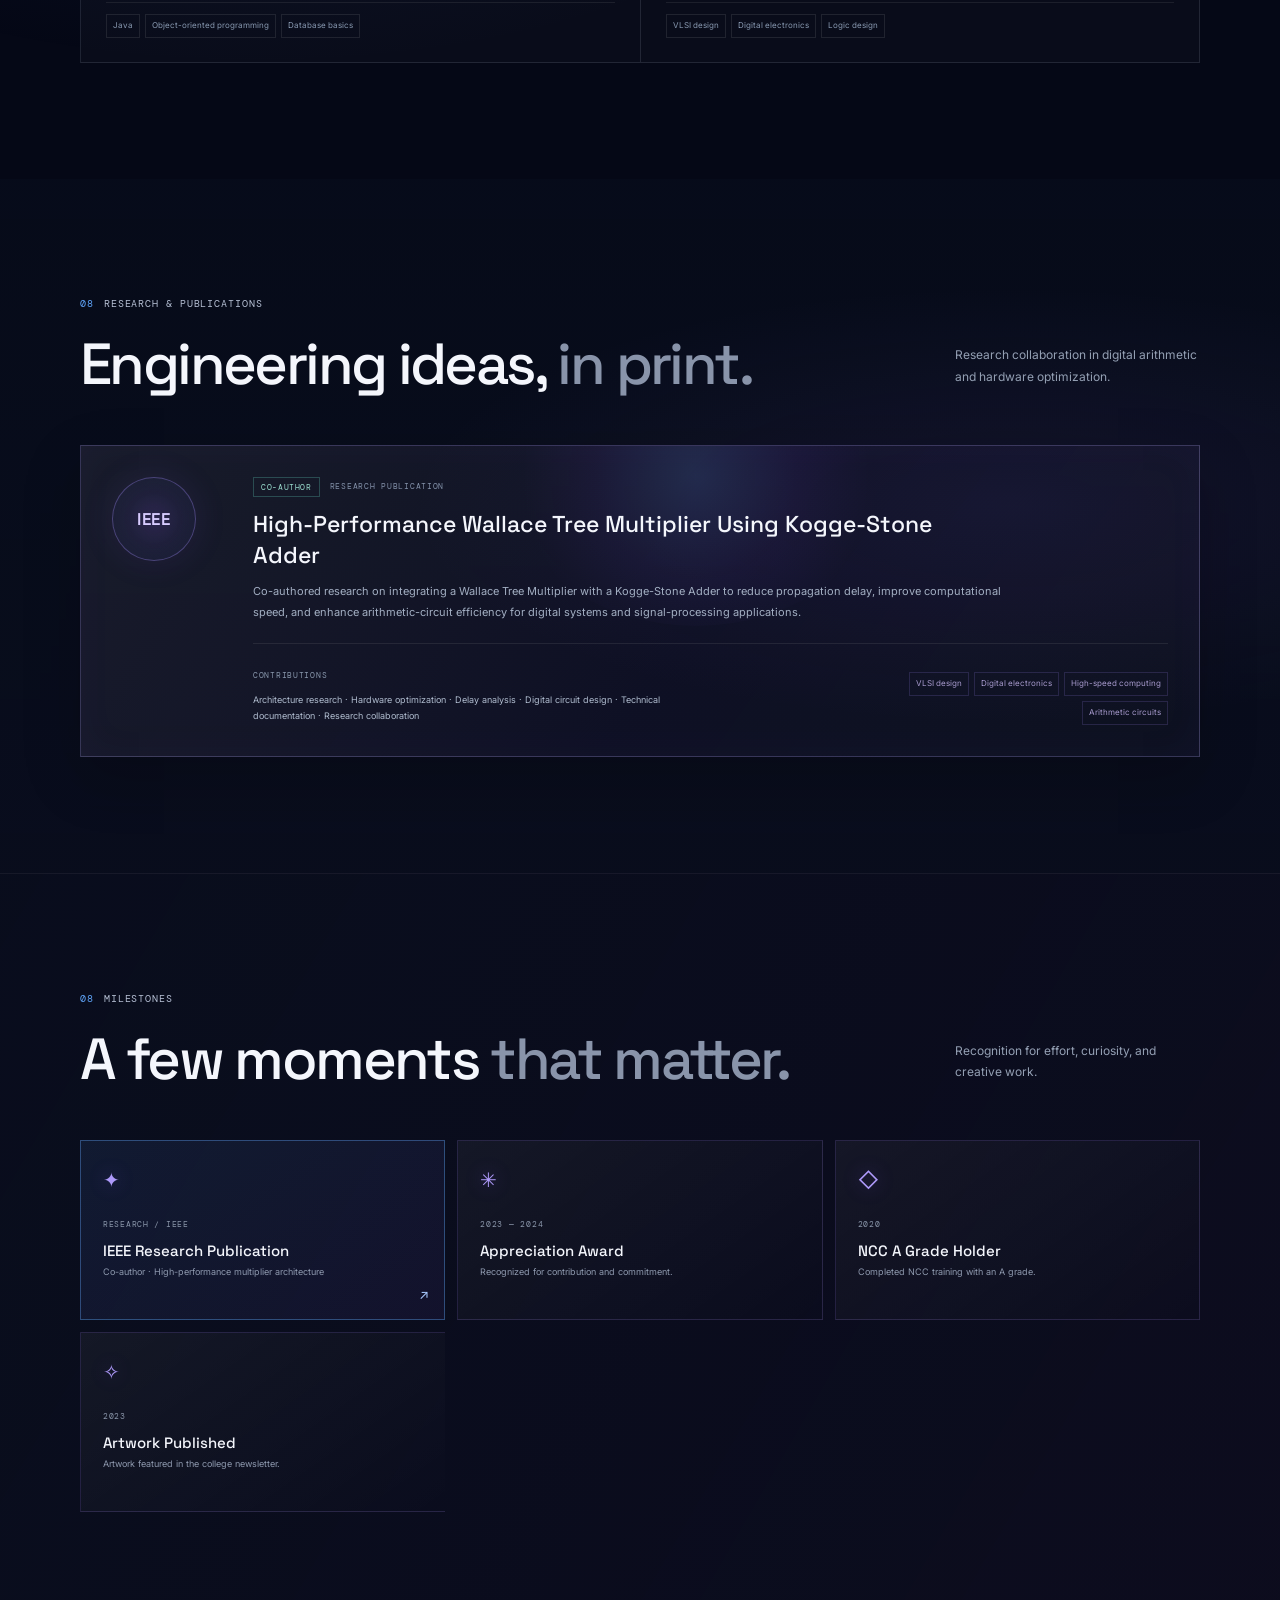
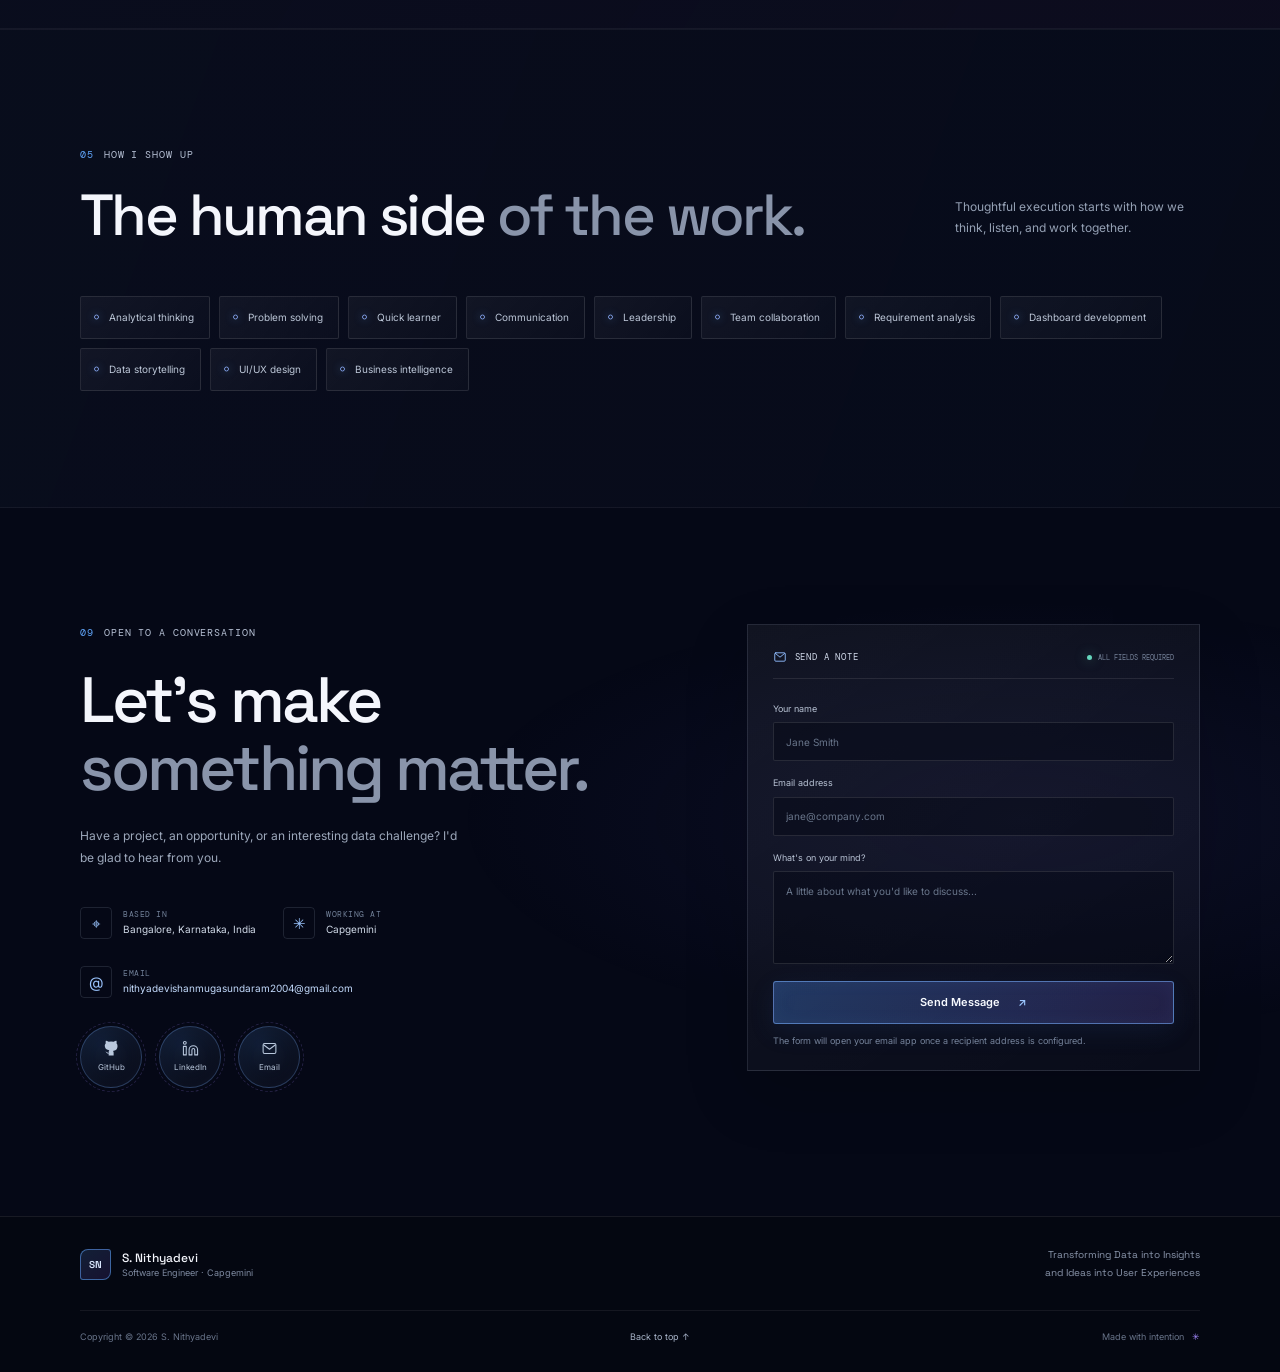
==== commit 43b89b06: "Update index.html" ====
--- a/index.html
+++ b/index.html
@@ -489,7 +489,7 @@
               <div class="contact-details">
                 <div class="contact-detail"><span class="contact-detail-icon" aria-hidden="true">⌖</span><span><small>BASED IN</small>Bangalore, Karnataka, India</span></div>
                 <div class="contact-detail"><span class="contact-detail-icon" aria-hidden="true">✳</span><span><small>WORKING AT</small>Capgemini</span></div>
-                <div class="contact-detail"><span class="contact-detail-icon" aria-hidden="true">@</span><span><small>EMAIL</small><a href="mailto:nithyadevishanmugasundaram20042@gmail.com">nithyadevishanmugasundaram20042@gmail.com</a></span></div>
+                <div class="contact-detail"><span class="contact-detail-icon" aria-hidden="true">@</span><span><small>EMAIL</small><a href="mailto:nithyadevishanmugasundaram2004@gmail.com">nithyadevishanmugasundaram2004@gmail.com</a></span></div>
               </div>
               <div class="social-links" aria-label="Social profiles">
                 <a href="https://github.com/nithyadevshan" target="_blank" rel="noreferrer" aria-label="GitHub">
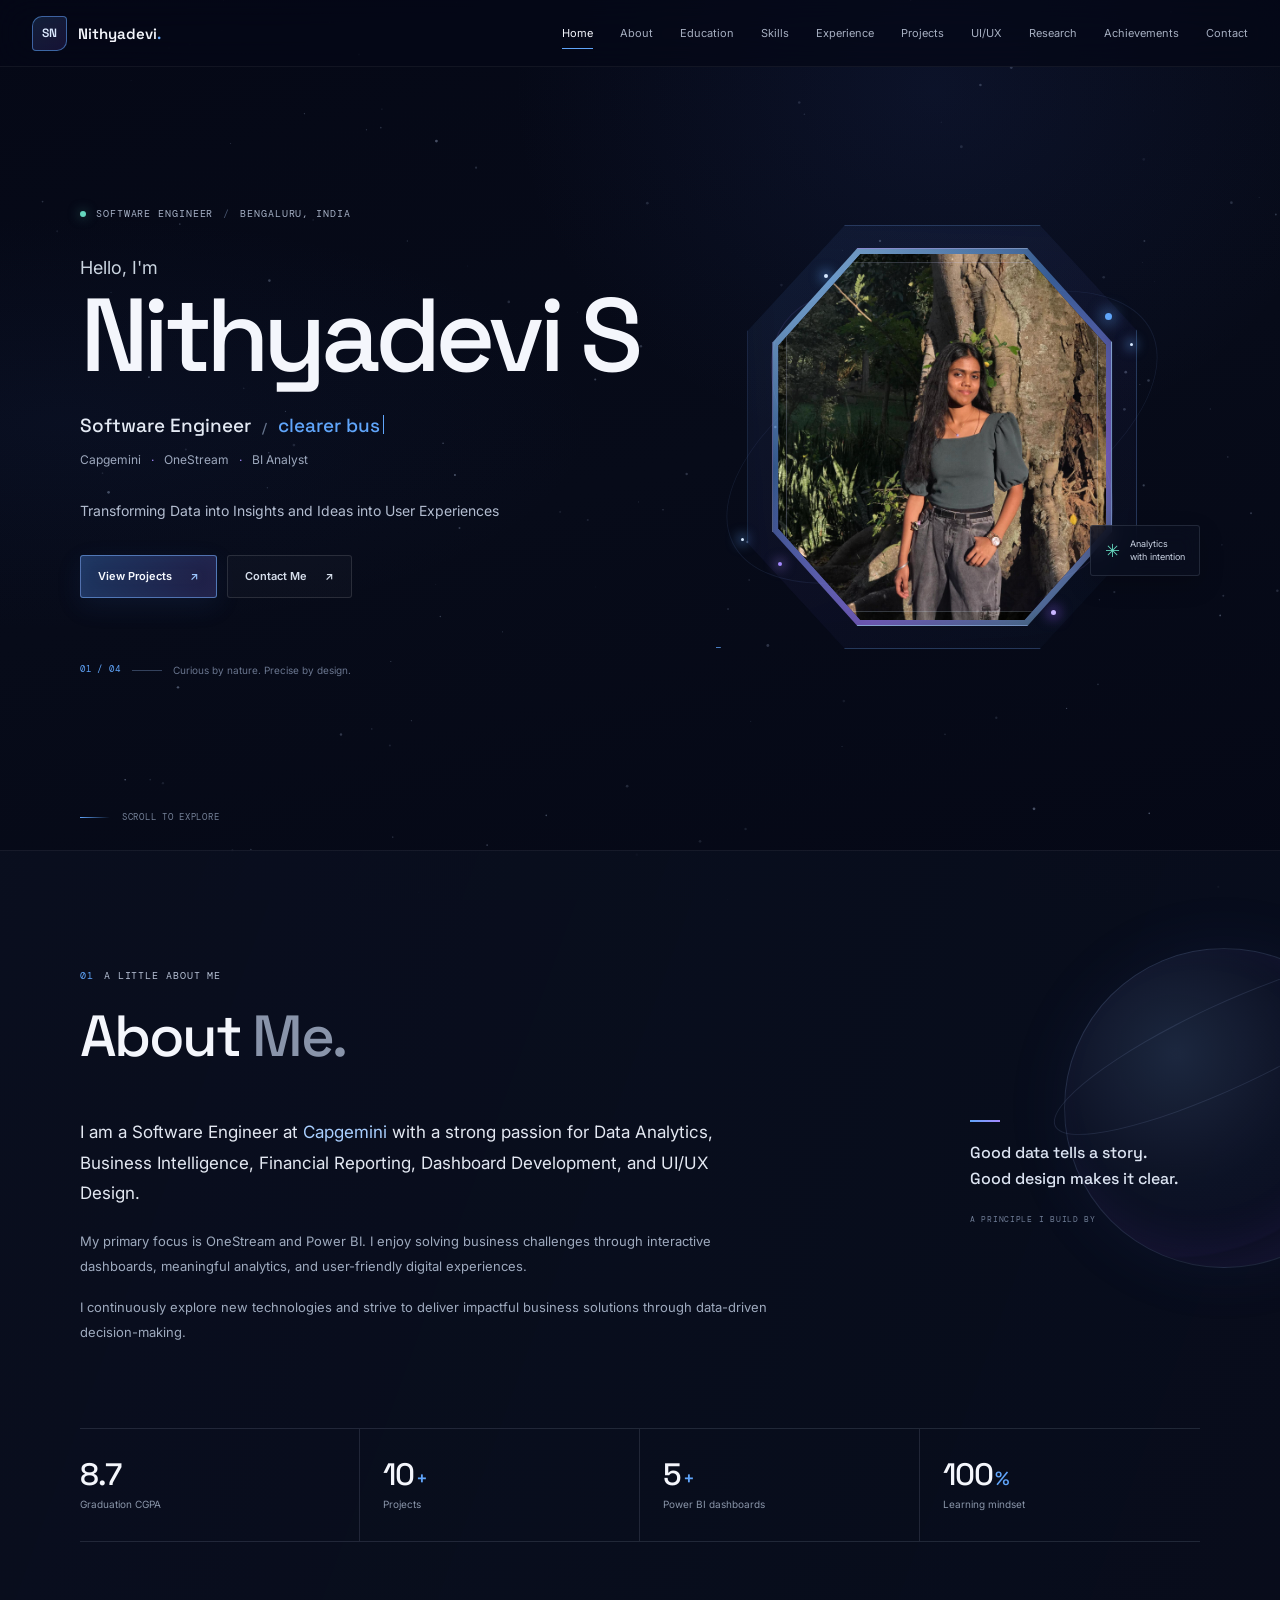
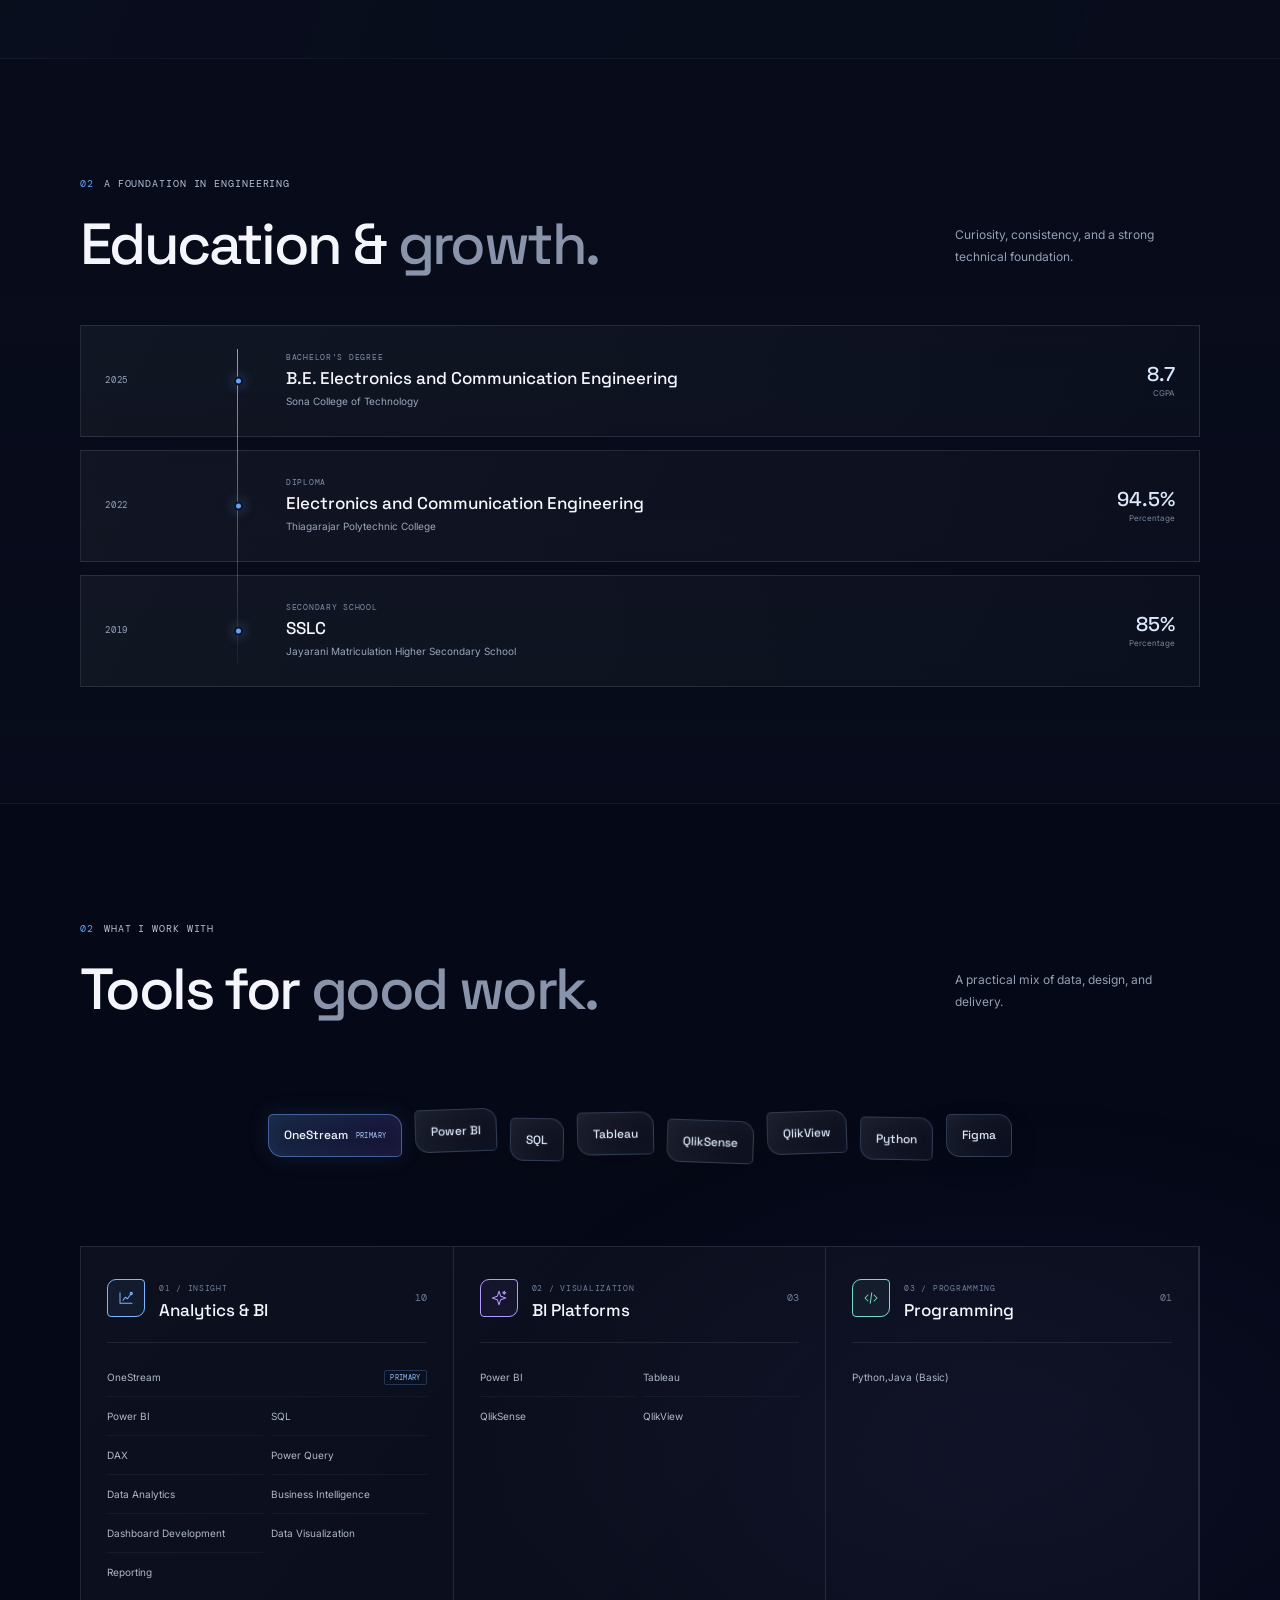
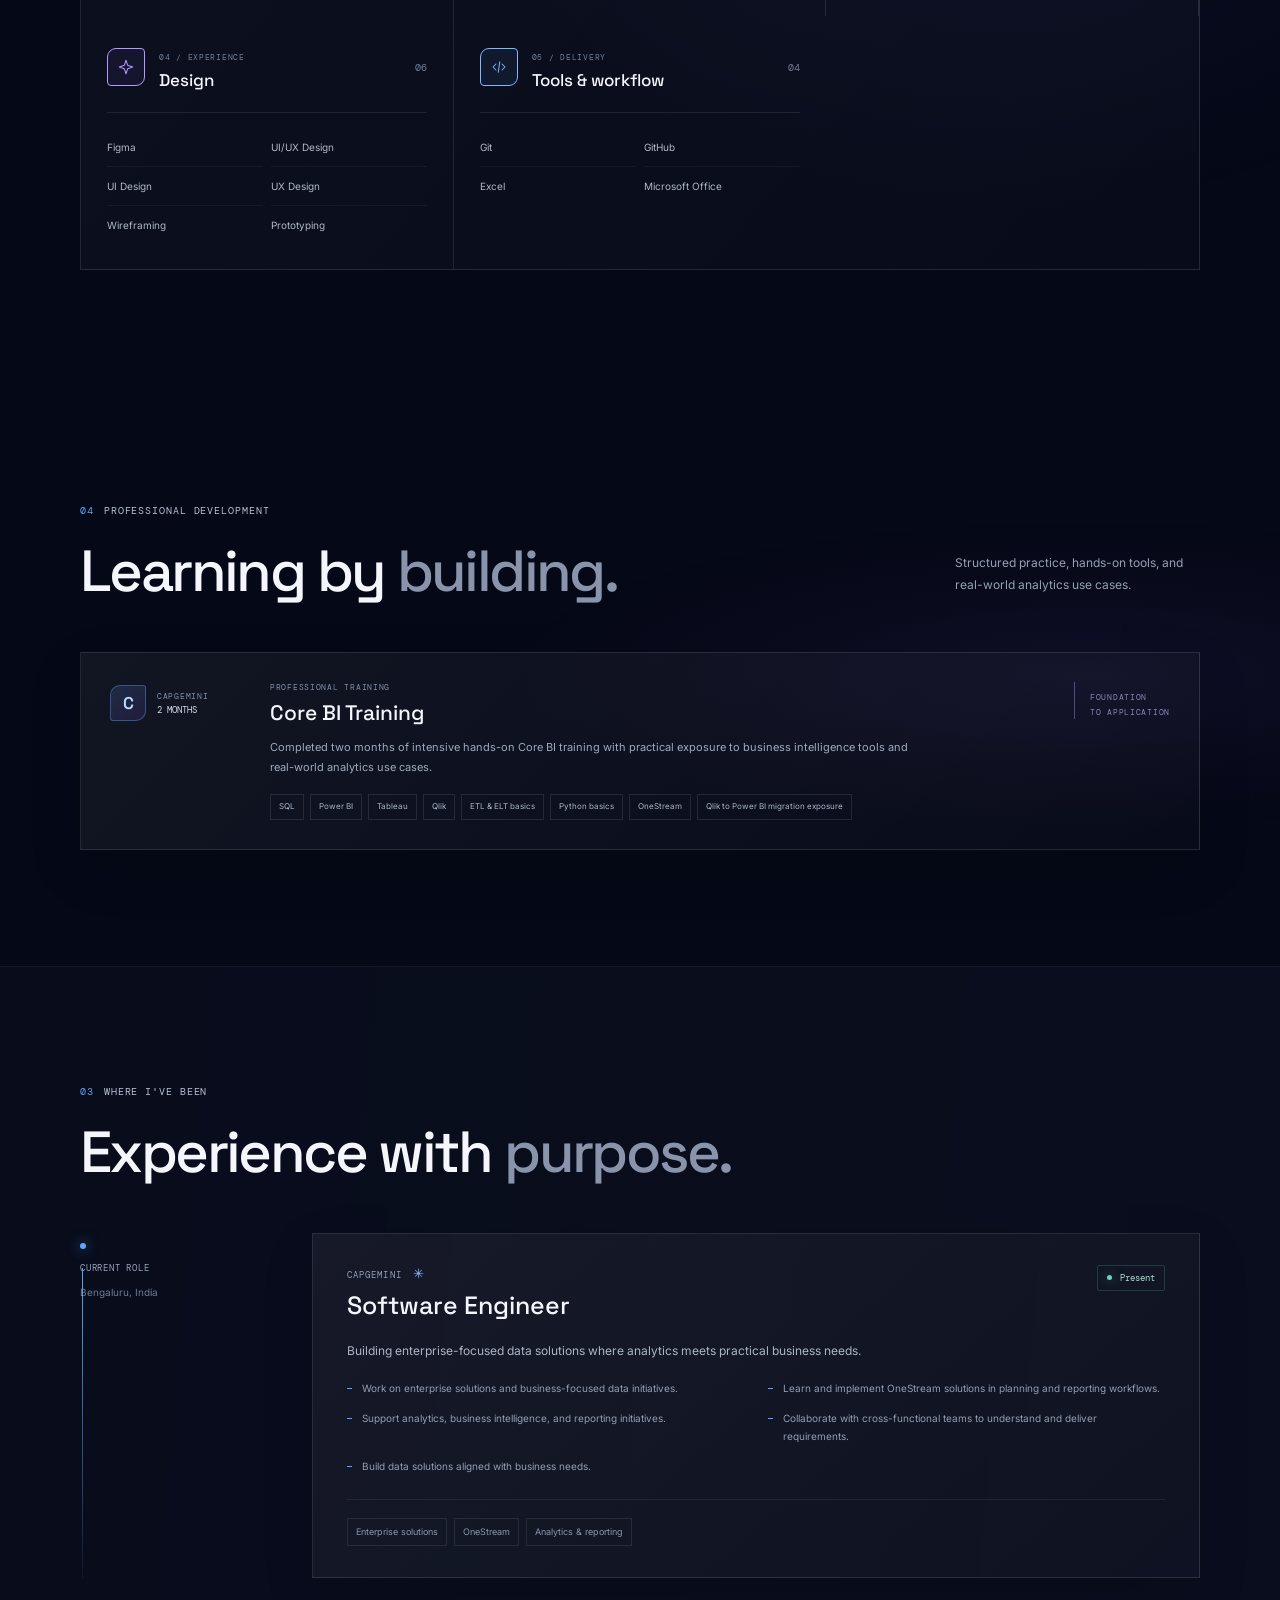
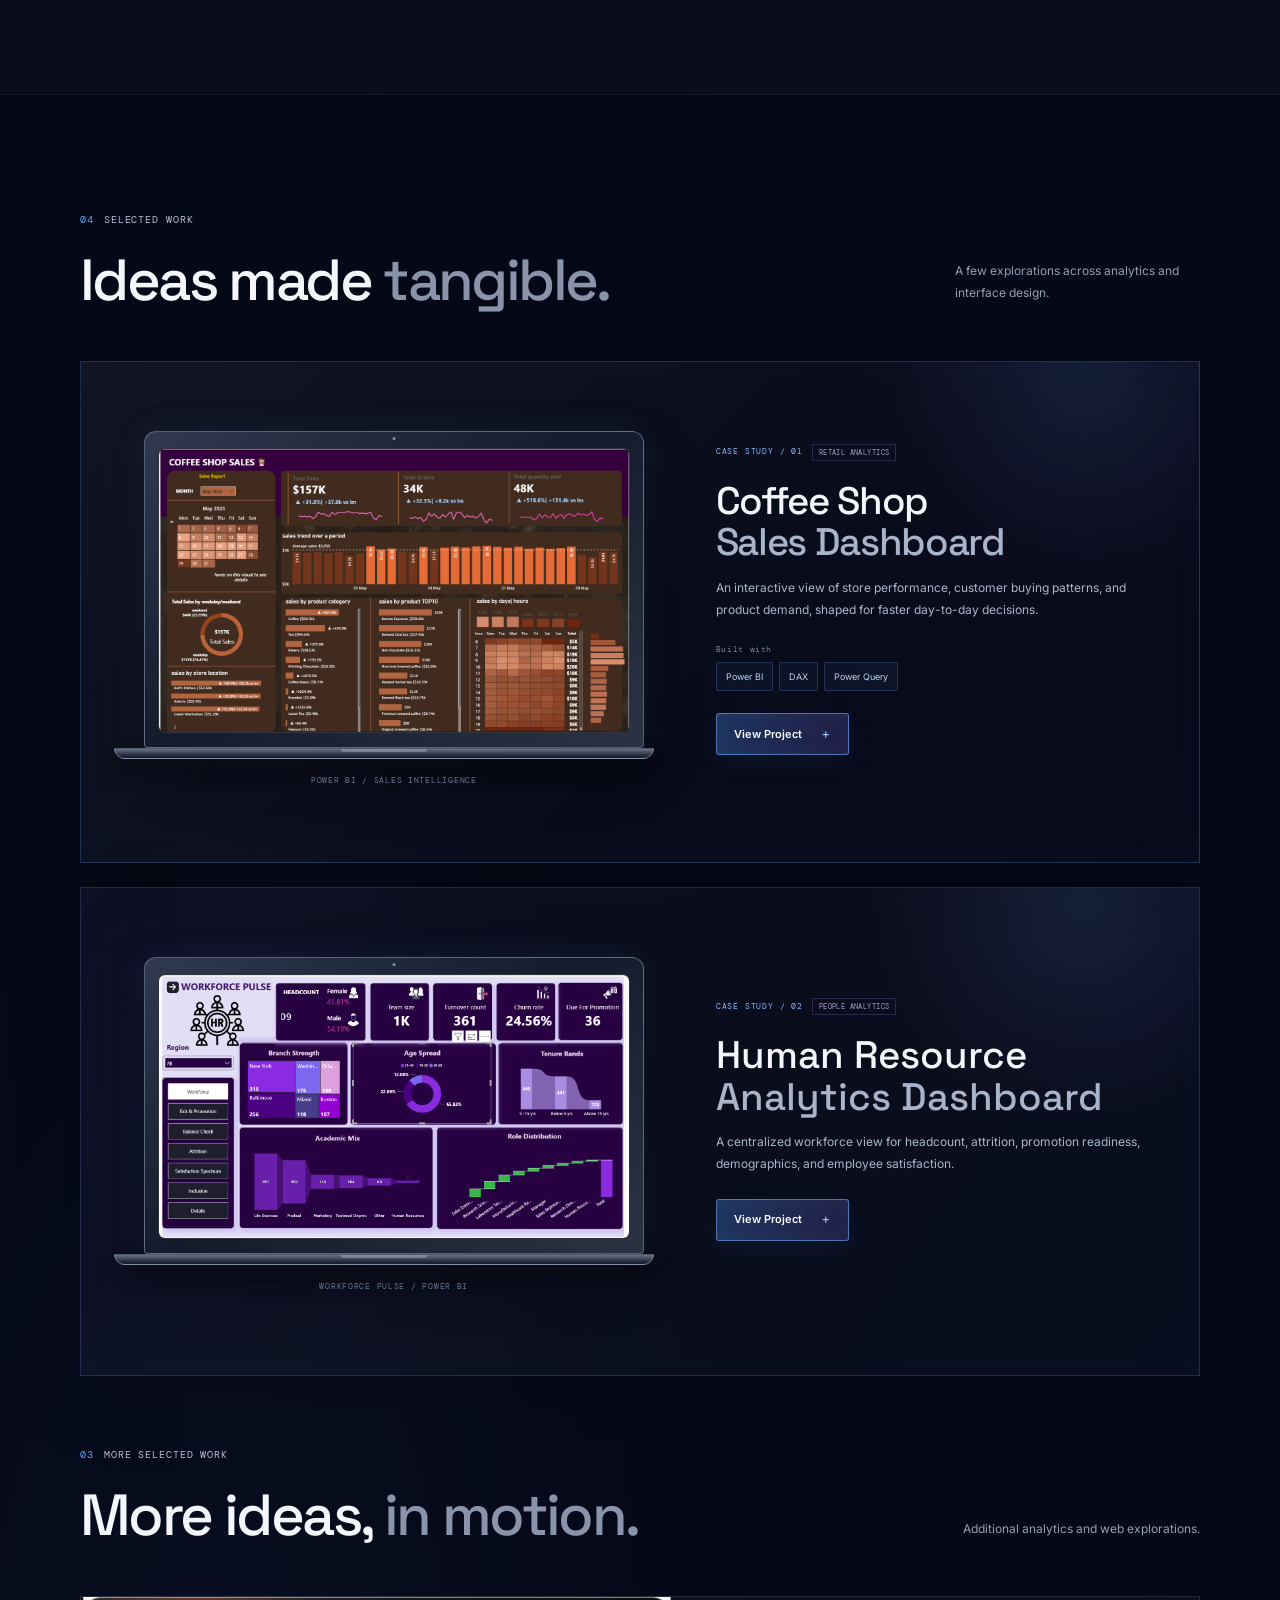
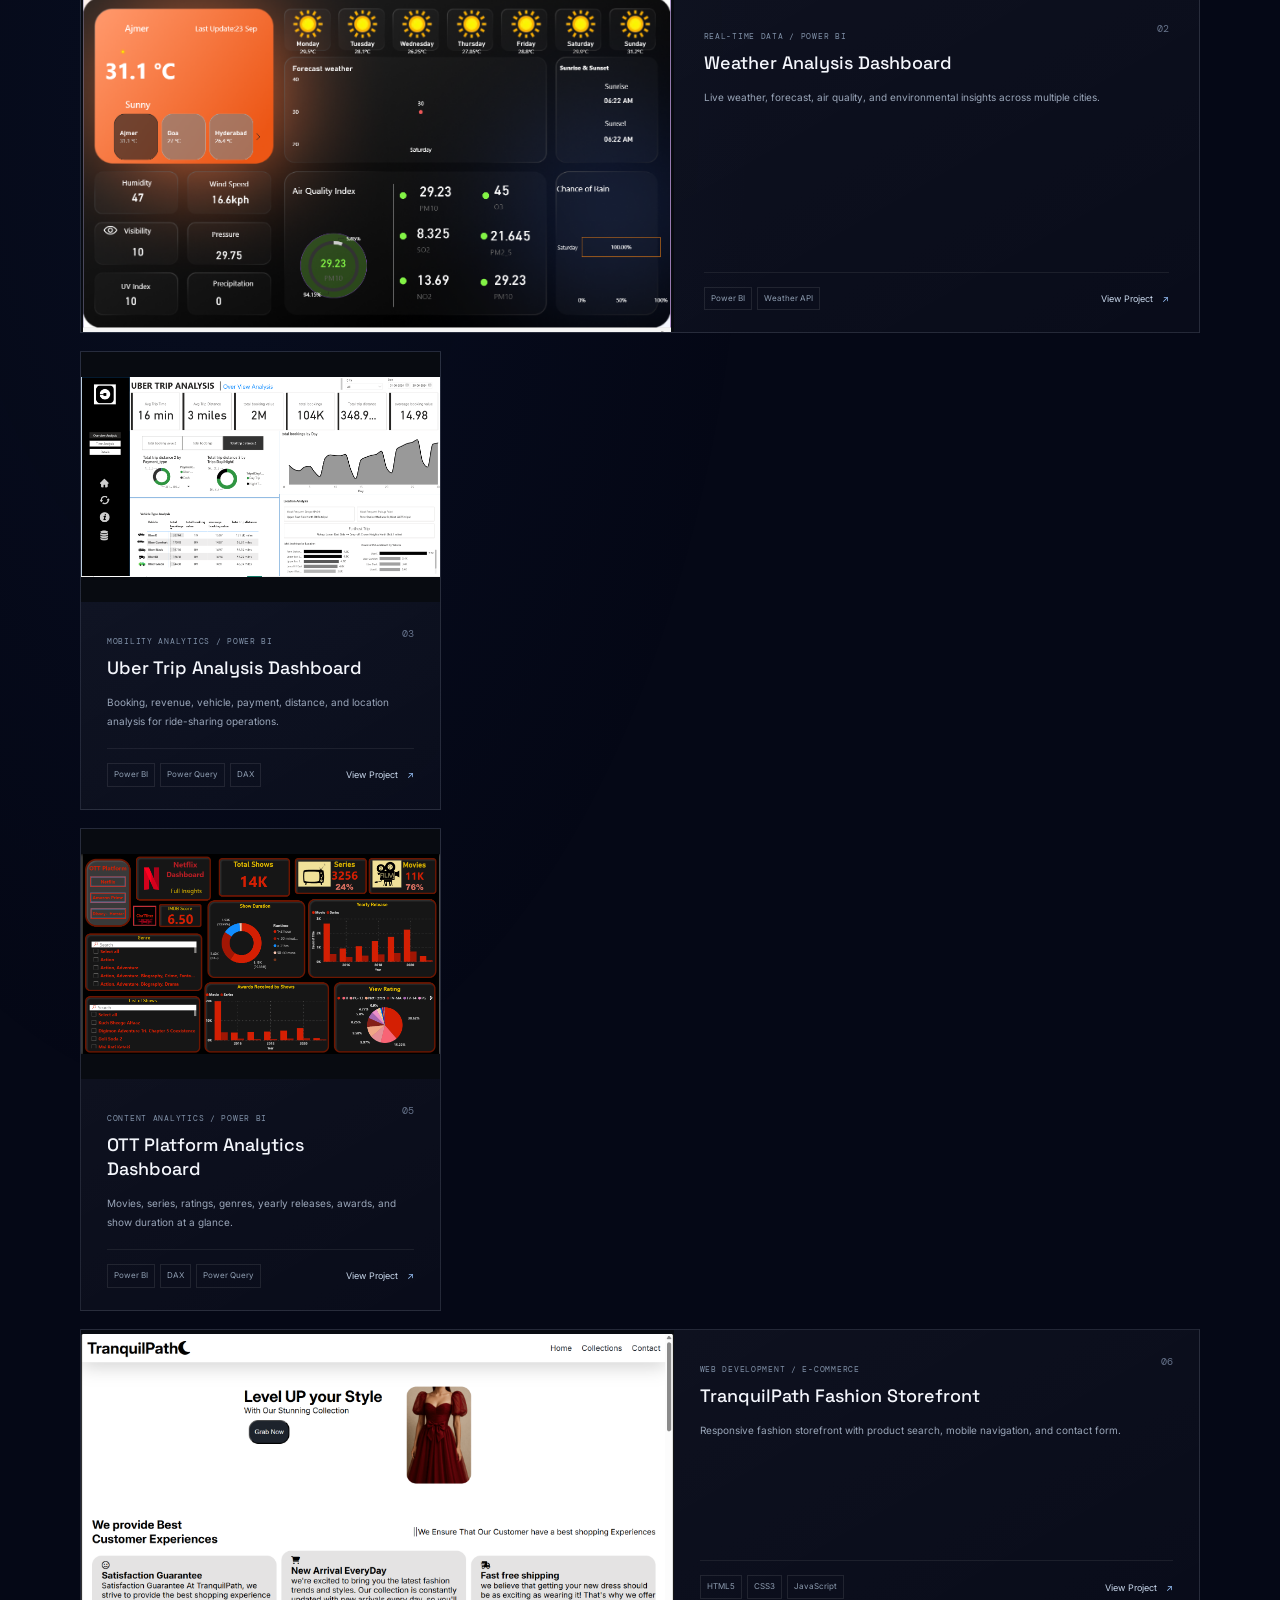
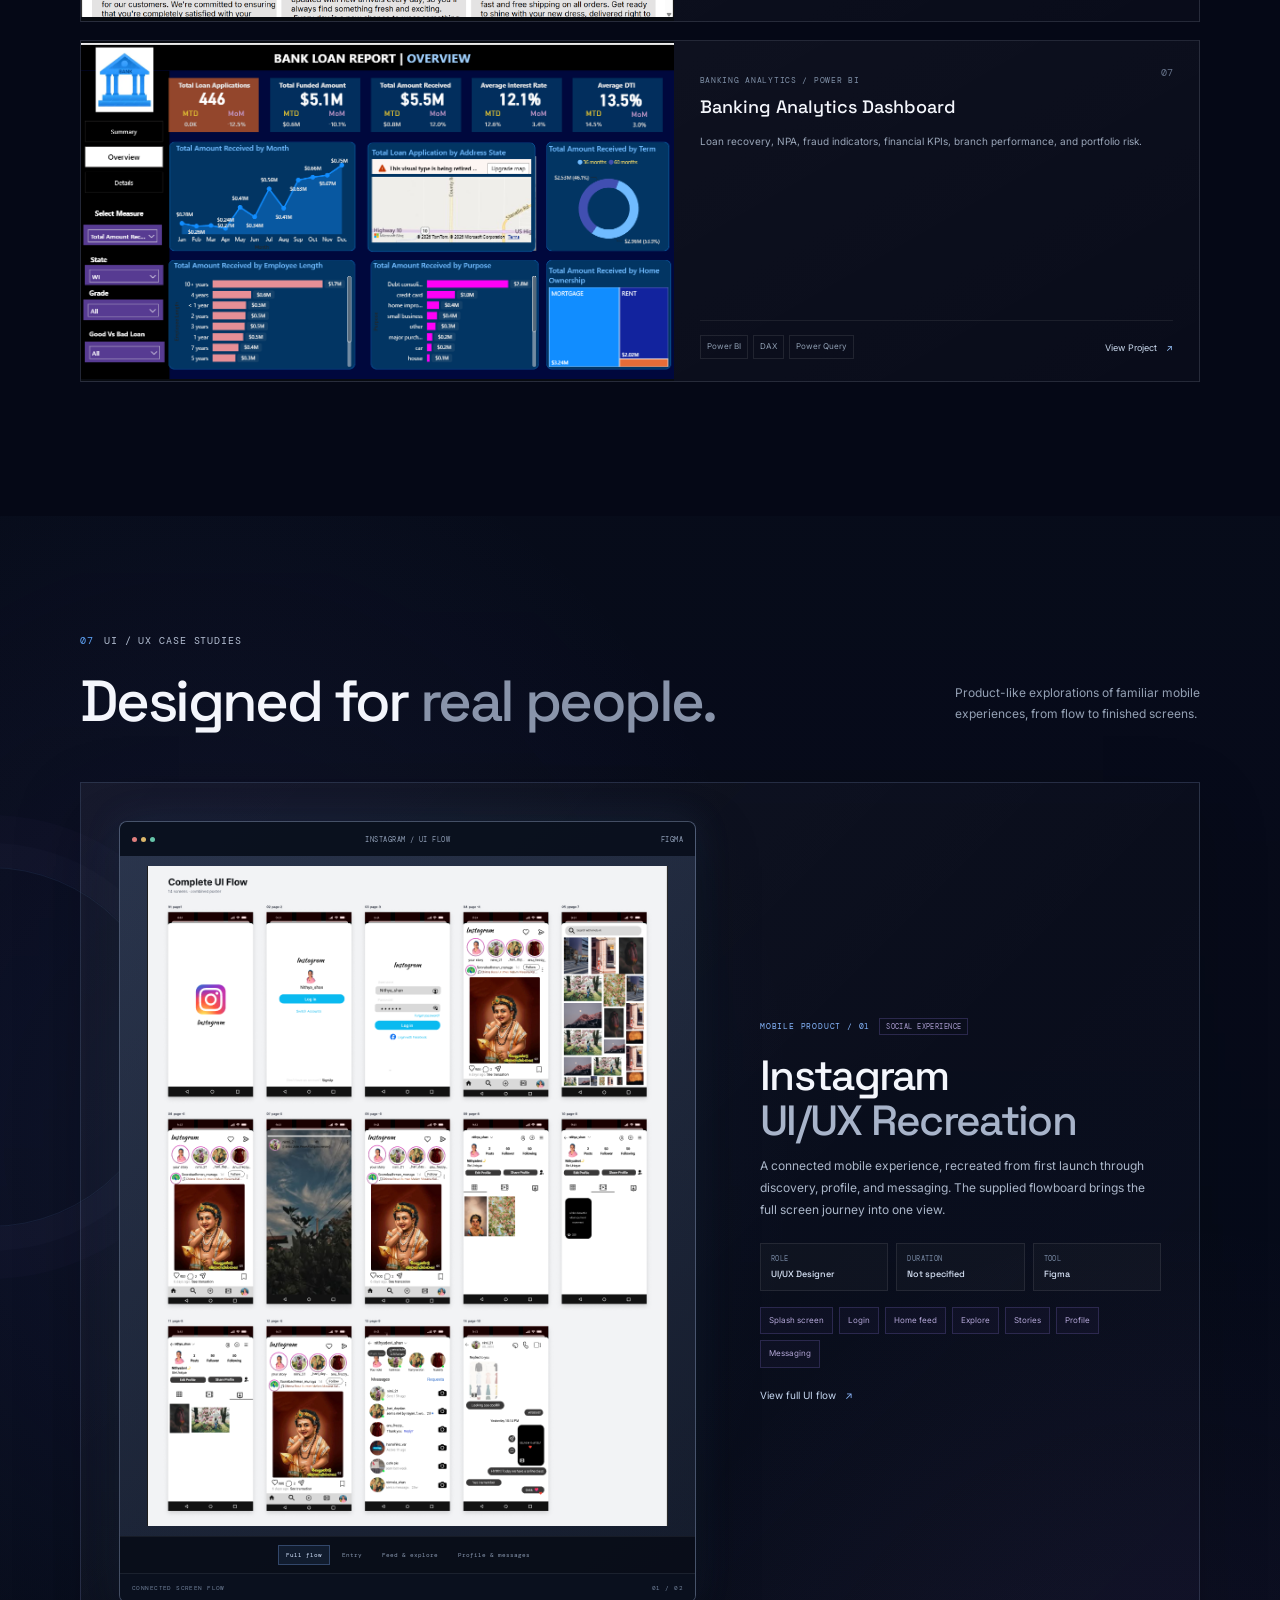
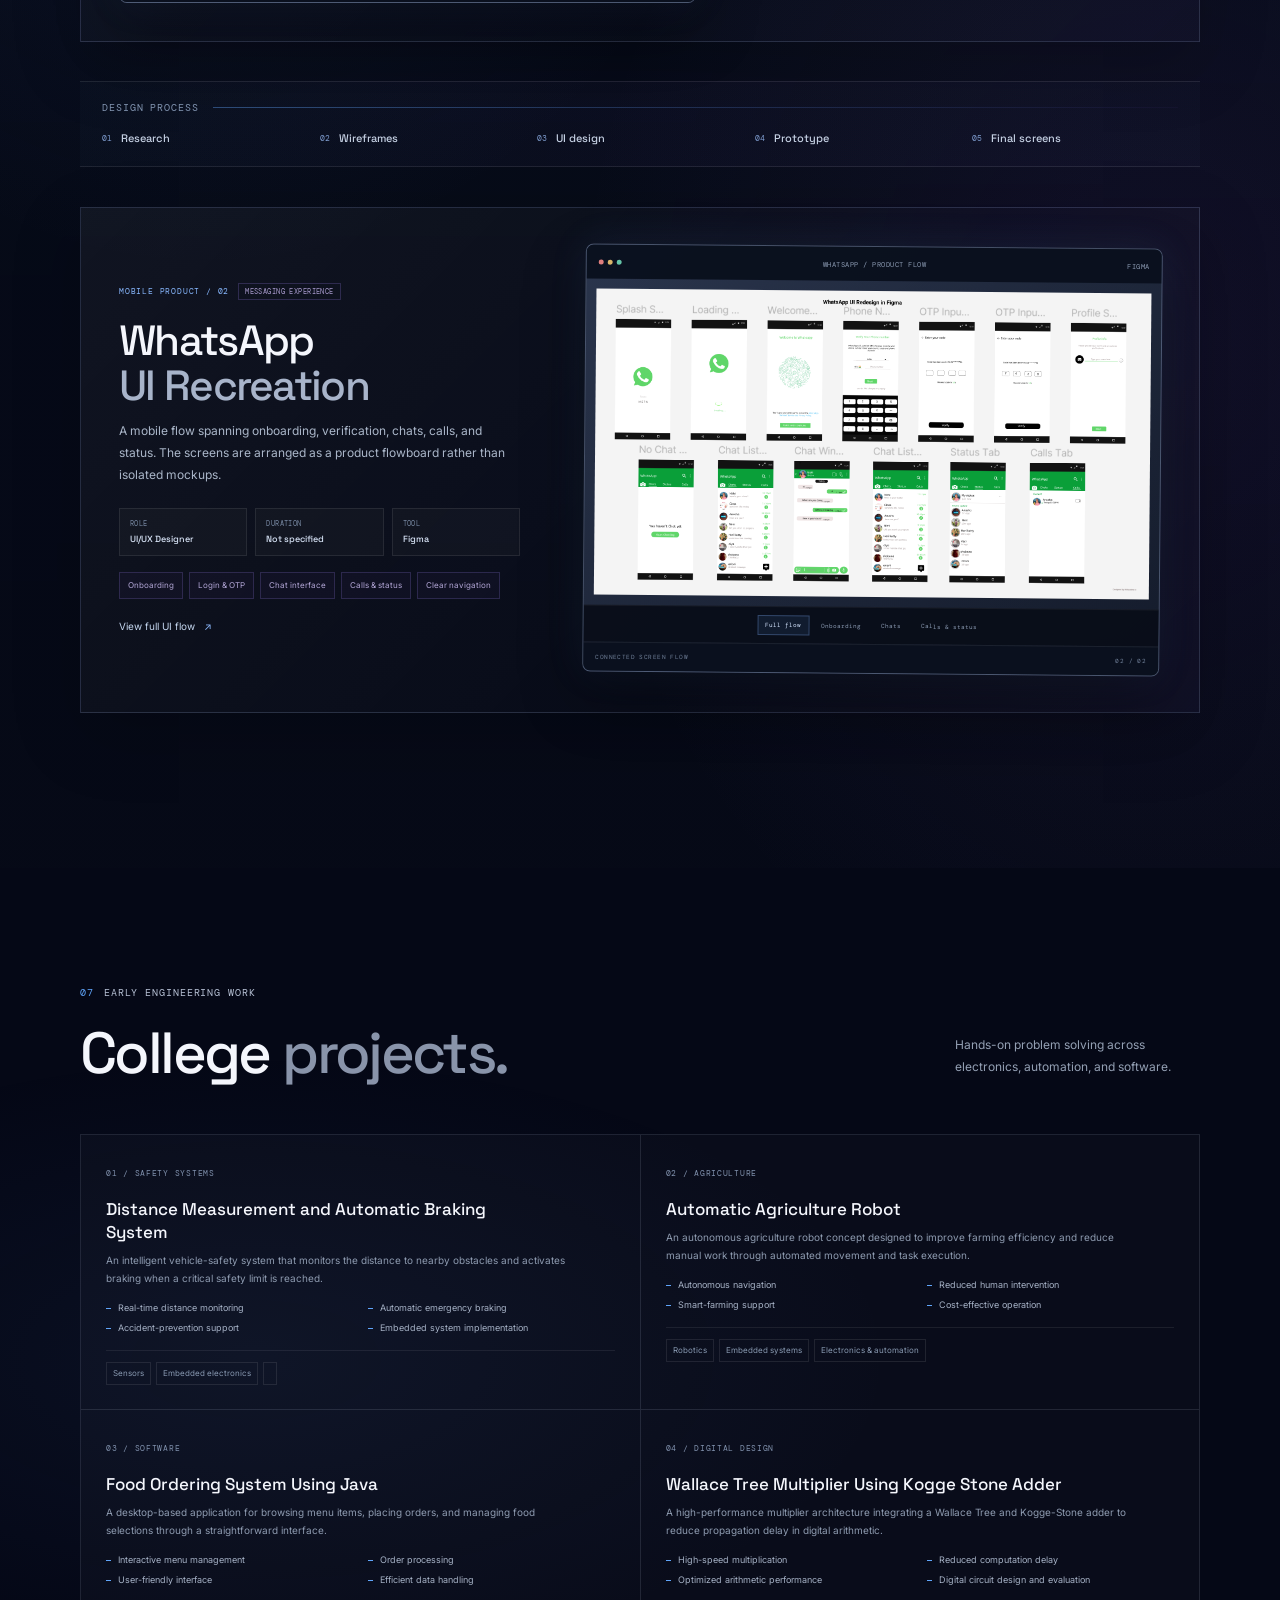
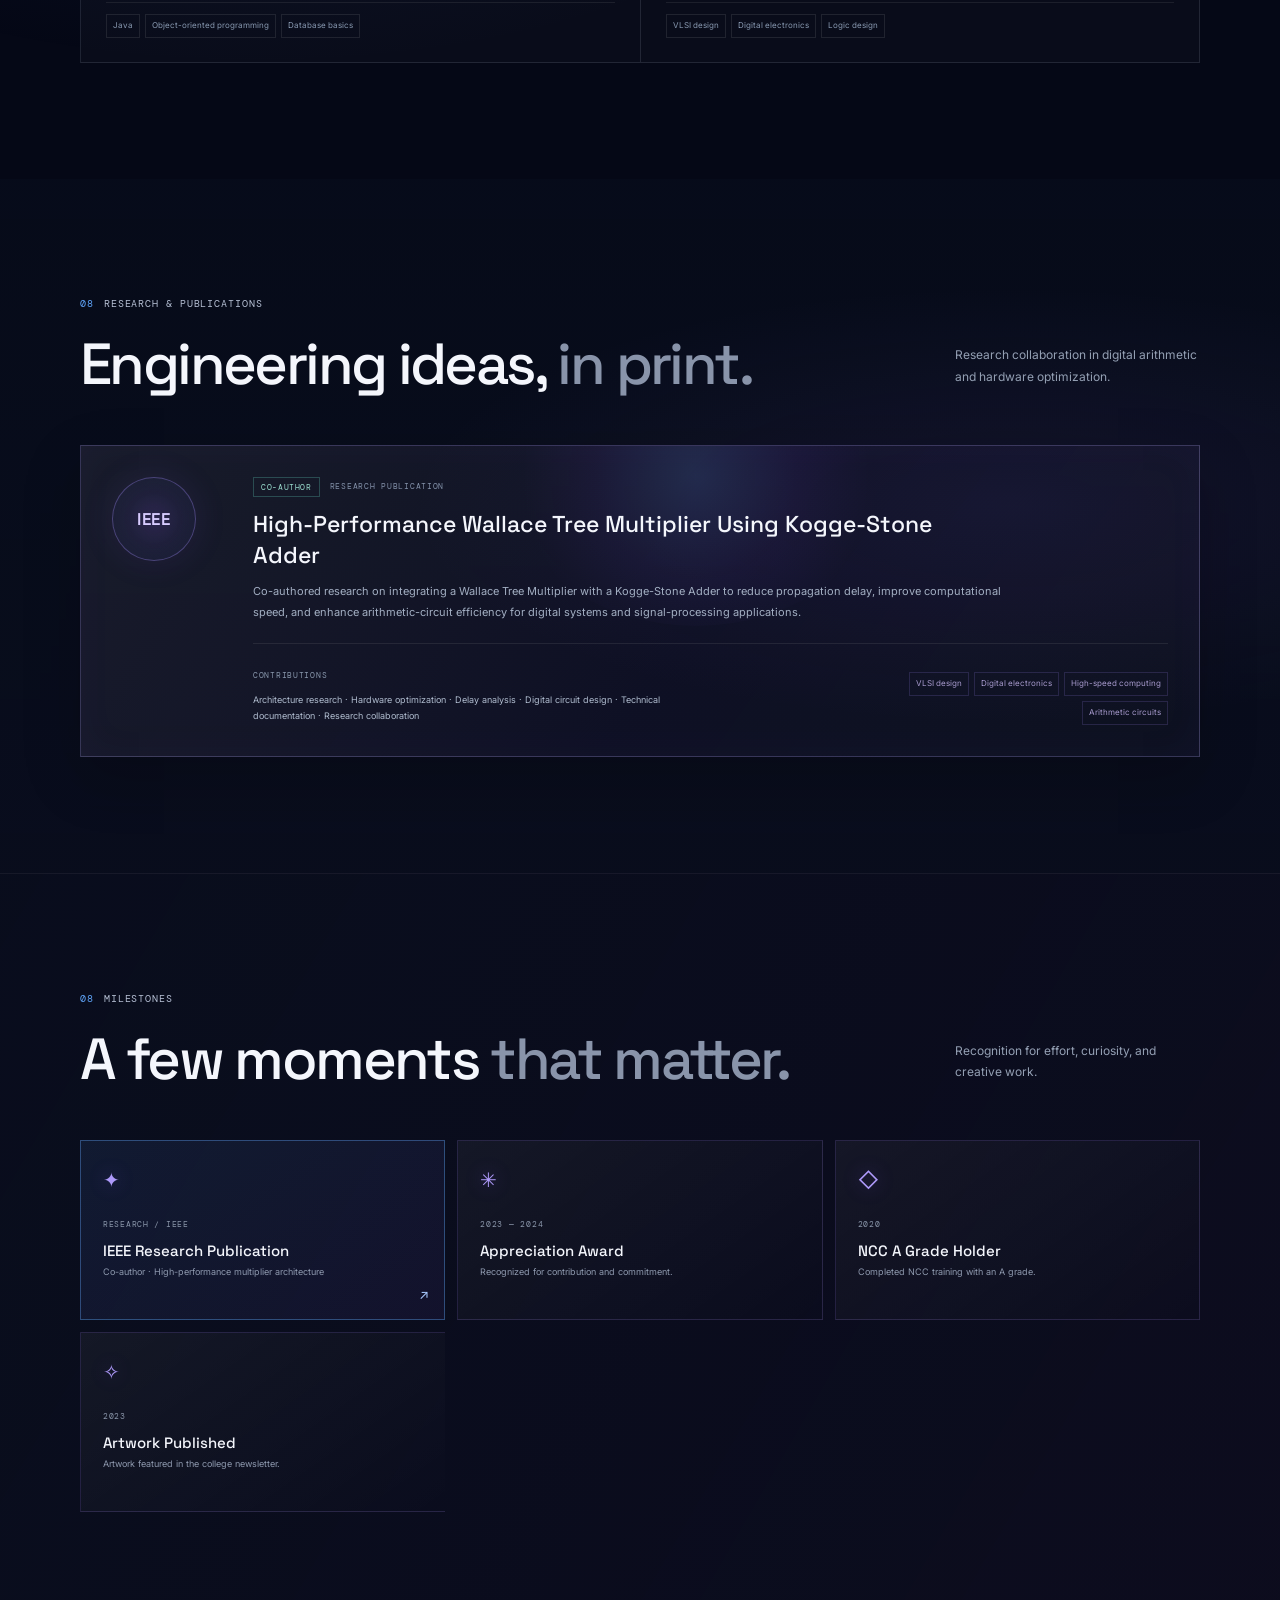
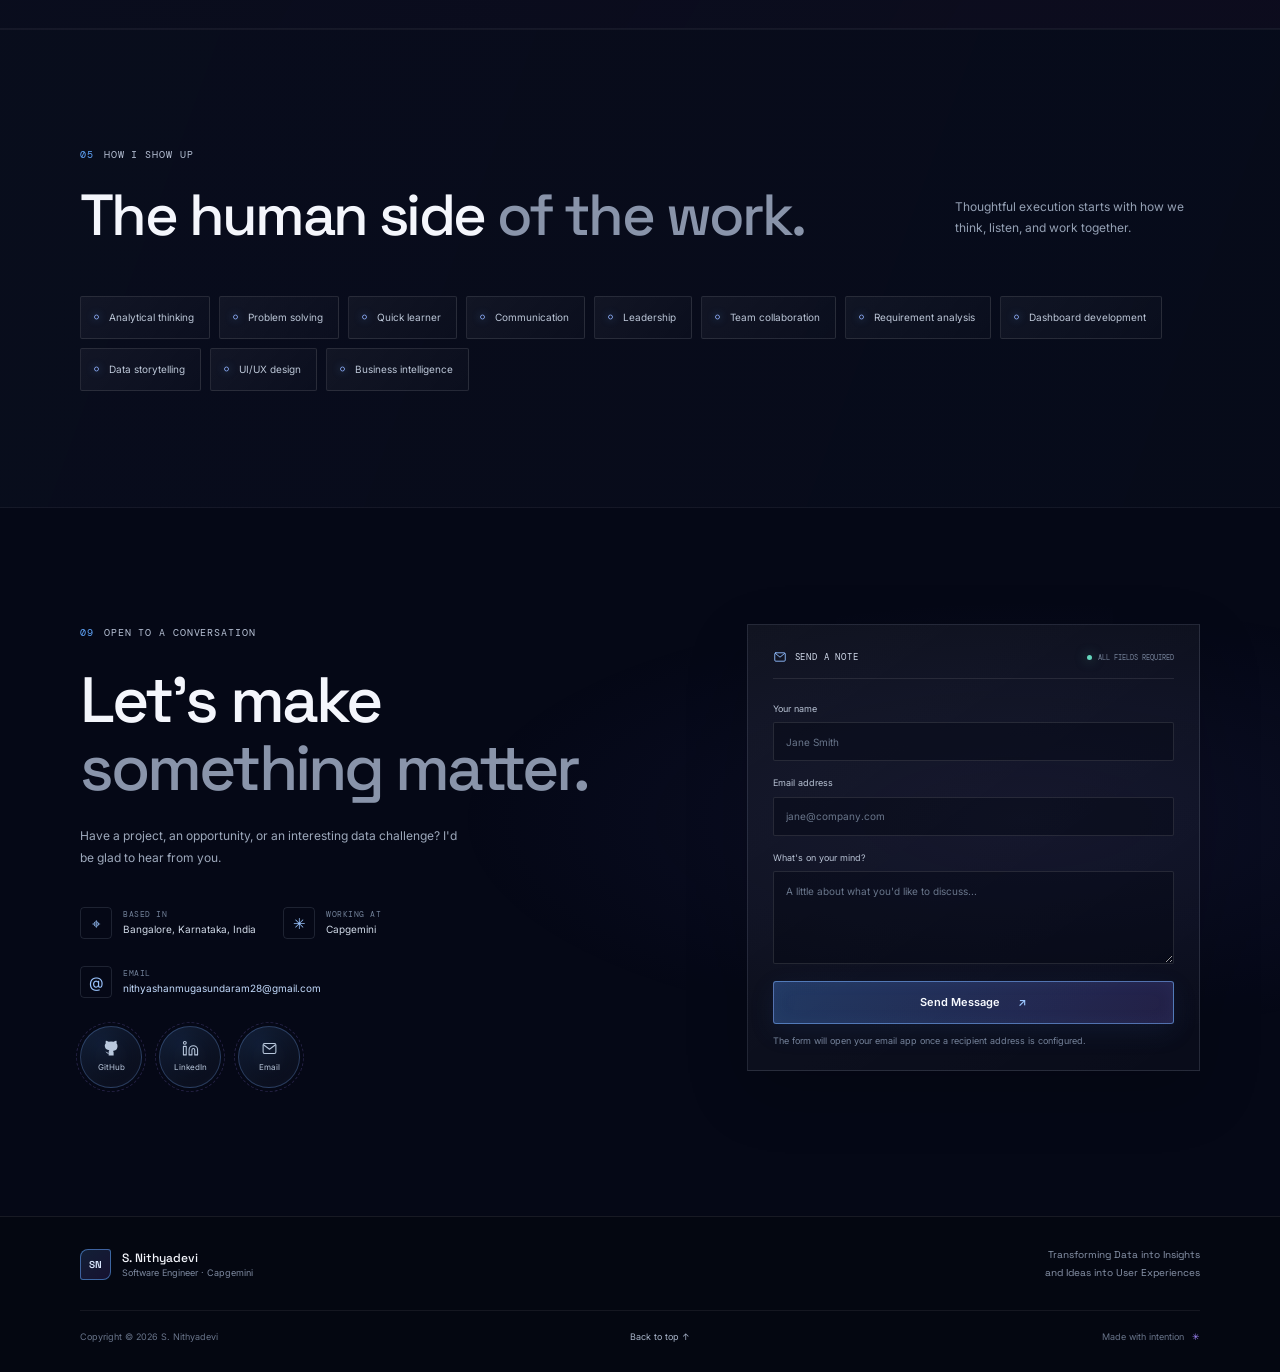
==== commit bef29c46: "Update index.html" ====
--- a/index.html
+++ b/index.html
@@ -489,7 +489,7 @@
               <div class="contact-details">
                 <div class="contact-detail"><span class="contact-detail-icon" aria-hidden="true">⌖</span><span><small>BASED IN</small>Bangalore, Karnataka, India</span></div>
                 <div class="contact-detail"><span class="contact-detail-icon" aria-hidden="true">✳</span><span><small>WORKING AT</small>Capgemini</span></div>
-                <div class="contact-detail"><span class="contact-detail-icon" aria-hidden="true">@</span><span><small>EMAIL</small><a href="mailto:nithyadevishanmugasundaram2004@gmail.com">nithyadevishanmugasundaram2004@gmail.com</a></span></div>
+                <div class="contact-detail"><span class="contact-detail-icon" aria-hidden="true">@</span><span><small>EMAIL</small><a href="mailto:nithyashanmugasundaram28@gmail.com">nithyashanmugasundaram28@gmail.com</a></span></div>
               </div>
               <div class="social-links" aria-label="Social profiles">
                 <a href="https://github.com/nithyadevshan" target="_blank" rel="noreferrer" aria-label="GitHub">
@@ -498,7 +498,7 @@
                 <a href="https://www.linkedin.com/in/nithya-devi" target="_blank" rel="noreferrer" aria-label="LinkedIn">
                   <svg viewBox="0 0 24 24" aria-hidden="true"><path d="M16 8a6 6 0 0 1 6 6v7h-4v-7a2 2 0 0 0-4 0v7h-4v-7a6 6 0 0 1 6-6ZM2 9h4v12H2z"/><circle cx="4" cy="4" r="2"/></svg><span>LinkedIn</span>
                 </a>
-                <a href="mailto:nithyadevishanmugasundaram2004@gmail.com" aria-label="Email Nithyadevi">
+                <a href="mailto:nithyashanmugasundaram28@gmail.com" aria-label="Email Nithyadevi">
                   <svg viewBox="0 0 24 24" aria-hidden="true"><rect x="3" y="5" width="18" height="14" rx="2"/><path d="m4 7 8 6 8-6"/></svg><span>Email</span>
                 </a>
               </div>
